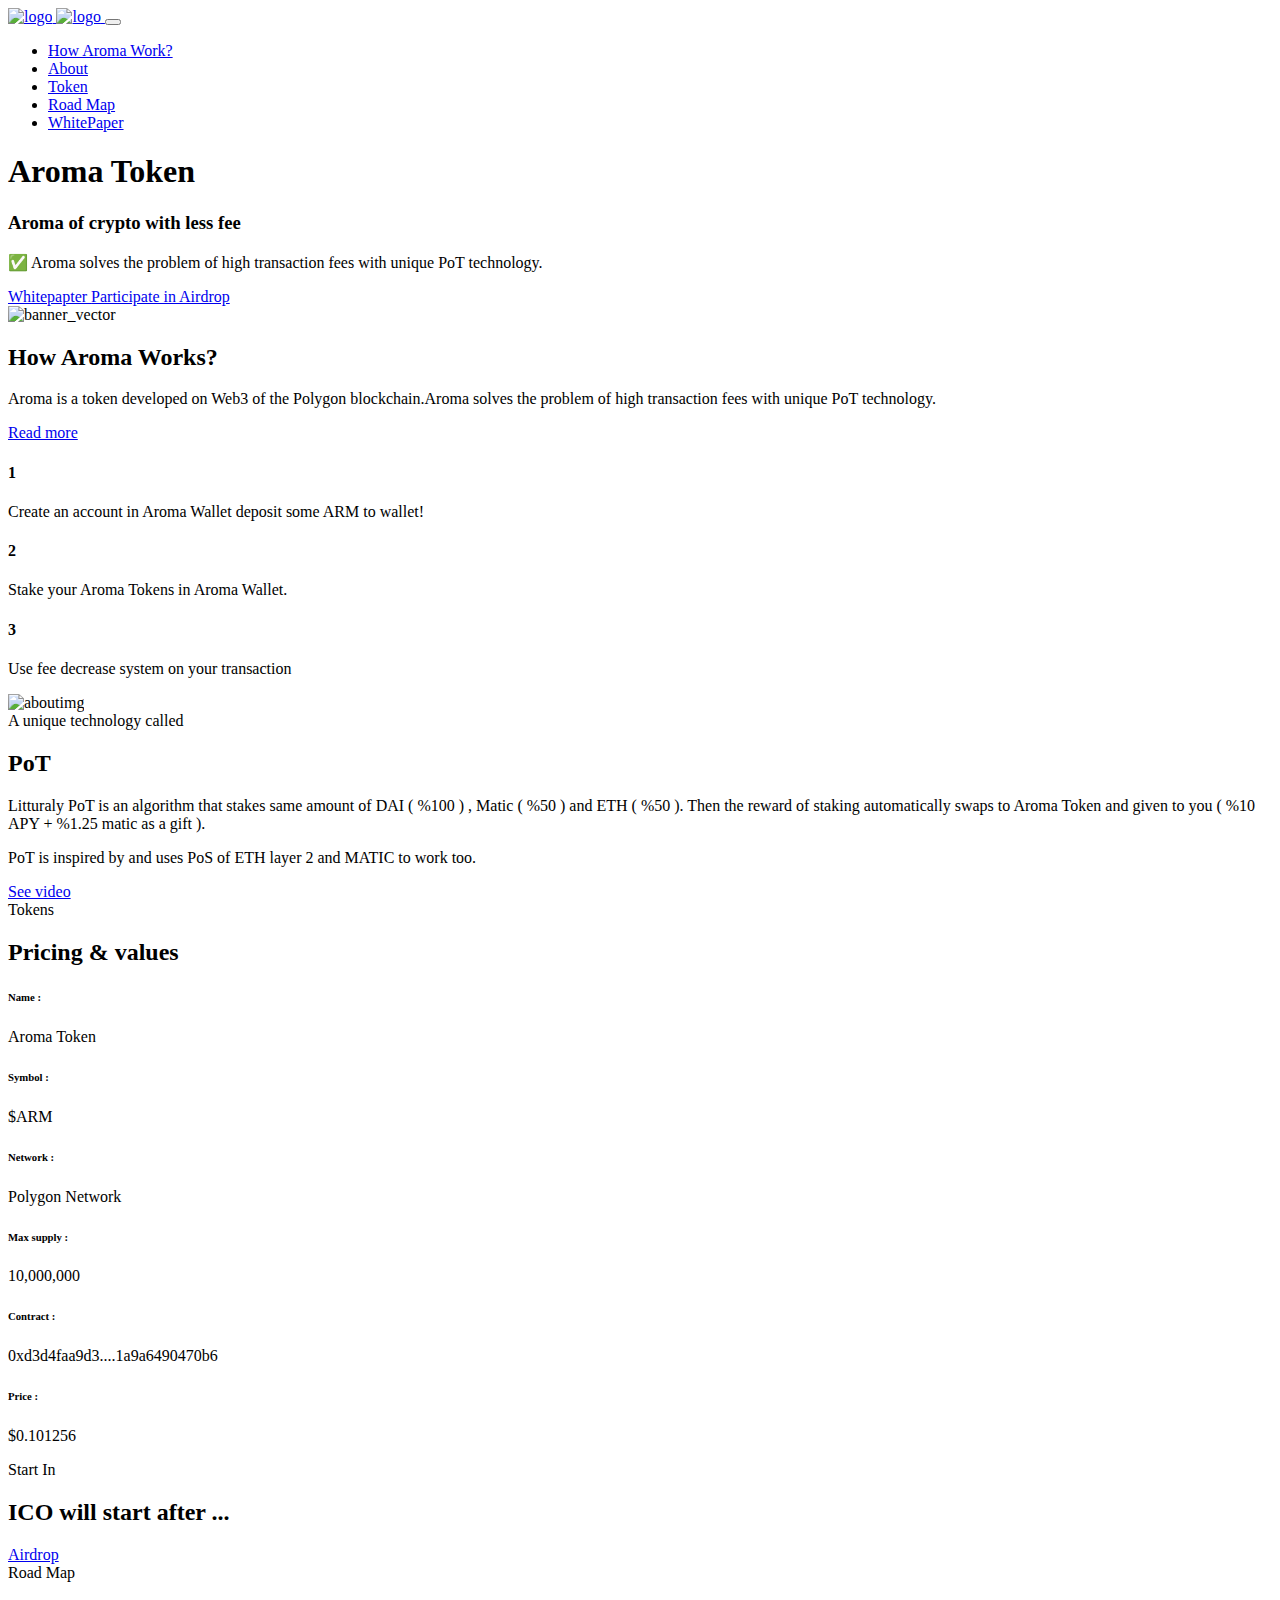
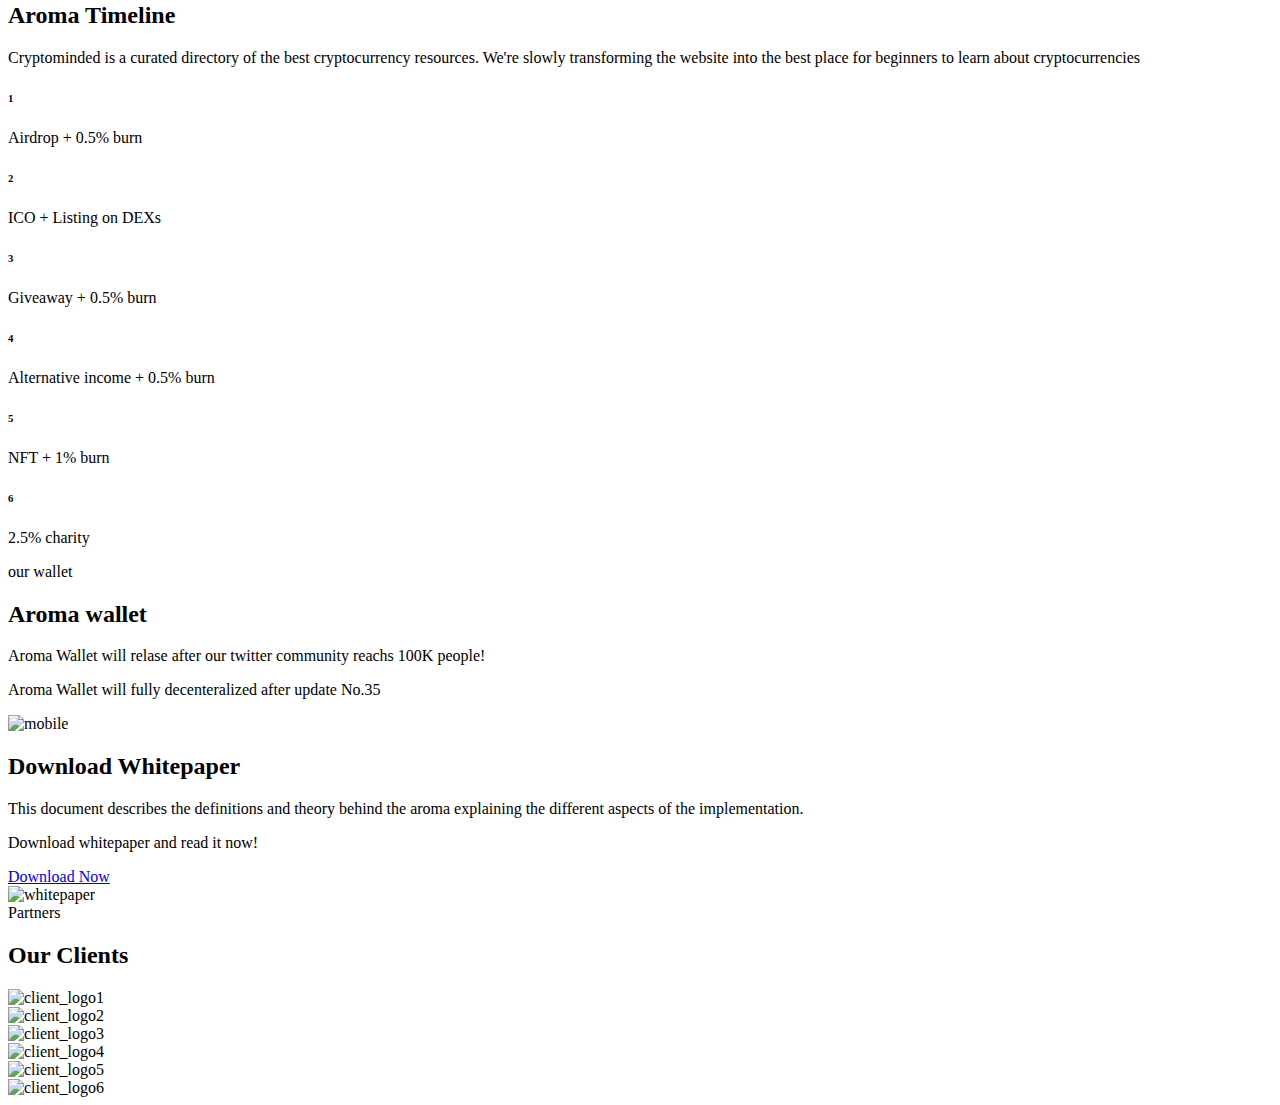
==== index.html @ 893f9dcd "Add files via upload" ====
<!DOCTYPE html>
<html lang="en">
<head>
    <!-- Meta -->
    <meta charset="utf-8">
    <meta http-equiv="X-UA-Compatible" content="IE=edge">
    <meta name="viewport" content="width=device-width, initial-scale=1">
    <meta name="description" content="Cryptoking is Professional Creative Template" />
    <!-- SITE TITLE -->
    <title>Aroma Token Official website</title>
    <!-- Favicon Icon -->
    <link rel="shortcut icon" type="image/x-icon" href="assets/images/favicon.png">
    <!-- Latest Bootstrap min CSS -->
    <link rel="stylesheet" href="assets/bootstrap/css/bootstrap.min.css">
    <!-- Google Font -->
    <link href="https://fonts.googleapis.com/css?family=Poppins:100,200,300,400,500,600,700,800,900" rel="stylesheet">
    <!-- Font Awesome CSS -->
    <link rel="stylesheet" href="assets/css/ionicons.min.css">
    <!--- owl carousel CSS-->
    <link rel="stylesheet" href="assets/owlcarousel/css/owl.carousel.min.css">
    <link rel="stylesheet" href="assets/owlcarousel/css/owl.theme.css">
    <!-- Magnific Popup CSS -->
    <link rel="stylesheet" href="assets/css/magnific-popup.css">
    <!-- Style CSS -->
    <link rel="stylesheet" href="assets/css/style.css">
    <link rel="stylesheet" href="assets/css/responsive.css">
    <!-- Color CSS -->
    <link rel="stylesheet" href="assets/color/theme.css">
</head>

<body class="v_light" data-spy="scroll" data-offset="110">
    <!-- LOADER -->
    <div class="preloader">
        <div id="g-spinner" class="loading">
            <div class="circle c1"></div>
            <div class="circle c2"></div>
            <div class="circle c3"></div>
            <div class="circle c4"></div>
        </div>
    </div>
    <!-- END LOADER -->

    <!-- START HEADER -->
    <header class="header_wrap fixed-top">
        <div class="container">
            <nav class="navbar navbar-expand-lg">
                <a class="navbar-brand page-scroll" href="#home">
                    <img class="logo_light" src="assets/images/logo.png" alt="logo" />
                    <img class="logo_dark" src="assets/images/logo_dark.png" alt="logo" />
                </a>
                <button class="navbar-toggler" type="button" data-toggle="collapse" data-target="#navbarSupportedContent" aria-controls="navbarSupportedContent" aria-expanded="false" aria-label="Toggle navigation"> <span class="ion-android-menu"></span> </button>

                <div class="collapse navbar-collapse justify-content-end" id="navbarSupportedContent">
                    <ul class="navbar-nav">
                        <li><a class="nav-link page-scroll" href="#how_it_work">How Aroma Work?</a></li>
                        <li><a class="nav-link page-scroll" href="#about">About</a></li>
                        <li><a class="nav-link page-scroll" href="#token">Token</a></li>
                        <li><a class="nav-link page-scroll" href="#road_map">Road Map</a></li>
                       <li><a class="nav-link page-scroll" href="#whitepaper">WhitePaper</a></li>
                    </ul>
                    </ul>
                </div>
            </nav>
        </div>
    </header>
    <!-- START HEADER -->

    <!-- START SECTION BANNER -->
    <section id="home" class="banner_section section_light_bg">
        <div id="banner_bg_effect" class="banner_effect"></div>
        <div class="container">
            <div class="row align-items-center">
                <div class="col-lg-6 col-md-12 col-sm-12 order-lg-first text_md_center">
                    <div class="banner_text">
                        <h1><span>Aroma Token</span> </h1>
                        <h3>Aroma of crypto with less fee</h3>
                        <p>✅ Aroma solves the problem of high transaction fees with unique PoT technology.</p>
                        <div class="banner_btn">
                            <a href="https://github.com/Aroma-Token/Token/blob/main/Aroma%20Token%20Whitepaper.pdf" class="btn btn-default page-scroll nav-link">Whitepapter <i class="ion-ios-arrow-thin-right"></i></a>
                            <a href="https://t.me/aroma_token_bot" class="btn btn-border">Participate in Airdrop <i class="ion-ios-arrow-thin-right"></i></a> </div>
                    </div>
                </div>
                <div class="col-lg-6 col-md-12 col-sm-12 order-first">
                    <div class="banner_image_right res_md_mb_50 res_xs_mb_30">
                        <img src="assets/images/head.png" alt="banner_vector" />
                    </div>
                </div>
            </div>
        </div>
        <div class="section_wave" style="background-image:url('assets/images/banner_wave.png');"></div>
    </section>
    <!-- END SECTION BANNER -->

    <!-- START SECTION HOW IT WORK -->
    <section id="how_it_work" class="how_work" data-parallax="scroll" data-image-src="assets/images/how_it_work_bg.png">

        <div class="container">
            <div class="row align-items-center">
                <div class="col-lg-5 col-md-12 col-sm-12">
                    <div class="title_dark">
                        <h2>How Aroma Works?</h2>
                        <p>Aroma is a token developed on Web3 of the Polygon blockchain.Aroma solves the problem of high transaction fees with unique PoT technology.</p>
                    </div>
                    <a href="https://github.com/Aroma-Token/Token/blob/main/Aroma%20Token%20Whitepaper.pdf" class="btn btn-default page-scroll">Read more<i class="ion-ios-arrow-thin-right"></i></a> </div>
                <div class="col-lg-7 col-md-12 col-sm-12">
                    <div class="work_box">
                        <div class="box_inner"> <i class="ion-person-add"></i>
                            <h4>1</h4>
                            <p>
Create an account in Aroma Wallet deposit some ARM to wallet!
</p>
                        </div>
                    </div>
                    <div class="work_box">
                        <div class="box_inner"> <i class="ion-ios-locked"></i>
                            <h4>2</h4>
                            <p>Stake your Aroma Tokens in Aroma Wallet.</p>
                        </div>
                    </div>
                    <div class="work_box">
                        <div class="box_inner"> <i class="ion-android-cart"></i>
                            <h4>3</h4>
                            <p>Use fee decrease system on your transaction</p>
                        </div>
                    </div>
                </div>
            </div>
        </div>
        <div class="shape shap1"></div>
    </section>
    <!-- END SECTION HOW IT WORK -->

    <!-- START SECTION ABOUT US -->
    <section id="about" class="section_light_bg">
        <div class="container">
            <div class="row align-items-center">
                <div class="col-lg-6 col-md-6 col-sm-12">
                    <div class="res_sm_mb_30">
                        <img src="assets/images/about_img.png" alt="aboutimg" />
                    </div>
                </div>
                <div class="col-lg-6 col-md-6 col-sm-12">
                    <div class="title_dark">
                        <span>A unique technology called</span>
                        <h2>PoT</h2>
                        <p>Litturaly PoT is an algorithm that stakes same amount of DAI ( %100 ) , Matic ( %50 ) and ETH ( %50 ).

Then the reward of staking automatically swaps to Aroma Token and given to you ( %10 APY + %1.25 matic as a gift ). </p>
                        <p>PoT is inspired by and uses PoS of ETH layer 2 and MATIC to work too.
</p>
                    </div>
                    <a href="https://gw.crustapps.net/ipfs/QmYCdgevn3EQQAgpxL11v5vXmebeKbqsrJsXhSyLuSe9LE?filename=Aroma%20Token%20(4).mp4" class="btn btn-default video"><span class="ion-play"></span>See video<i class="ion-ios-arrow-thin-right"></i></a> </div>
            </div>
            
    <!-- END SECTION ABOUT US -->

    <!-- START SECTION TOKEN -->
    <section id="token" class="section_token">
        <div class="container">
            <div class="row">
                <div class="col-lg-7 col-md-12 col-sm-12 text_md_center">
                    <div class="title_dark">
                        <span>Tokens</span>
                        <h2>Pricing & values</h2>
                    </div>
                    <div class="row">
                        <div class="col-md-6 col-sm-12">
                            <div class="pr_box">
                                <h6>Name :</h6>
                                <p>Aroma Token</p>
                            </div>
                        </div>
                        <div class="col-md-6 col-sm-12">
                            <div class="pr_box">
                                <h6>Symbol :</h6>
                                <p>$ARM</p>
                            </div>
                        </div>
                        <div class="col-md-6 col-sm-12">
                            <div class="pr_box">
                                <h6>Network :</h6>
                                <p>Polygon Network</p>
                            </div>
                        </div>
                        <div class="col-md-6 col-sm-12">
                            <div class="pr_box">
                                <h6>Max supply :</h6>
                                <p>10,000,000</p>
                            </div>
                        </div>
                        <div class="col-md-6 col-sm-12">
                            <div class="pr_box">
                                <h6>Contract :</h6>
                                <p>0xd3d4faa9d3....1a9a6490470b6</p>
                            </div>
                        </div>
                        <div class="col-md-6 col-sm-12">
                            <div class="pr_box">
                                <h6>Price :</h6>
                                <p>$0.101256</p>
                            </div>
                        </div>
                    </div>
                </div>
                <div class="col-lg-5 offset-lg-0 col-md-8 offset-md-2 text_md_center res_md_mt_30">
                    <div class="title_dark">
                        <span>Start In</span>
                        <h2>ICO will start after ...</h2>
                    </div>
                    <div class="tk_countdown text-center countdown_shape">
                        <div class="tk_counter_inner">
                            <div class="tk_countdown_time" data-time="2022/10/10 00:00:00"></div>
                            <a href="https://t.me/aroma_token_bot" class="btn btn-default">Airdrop <i class="ion-ios-arrow-thin-right"></i></a> </div>
                    </div>
                </div>
            </div>
            

    <!-- START SECTION TIMELINE & MOBILE APP -->
    <section id="road_map" class="section_light_bg">
        <div class="container">
            <div class="row text-center">
                <div class="col-lg-8 col-md-12 offset-lg-2">
                    <div class="title_dark">
                        <span>Road Map</span>
                        <h2>Aroma Timeline</h2>
                        <p>Cryptominded is a curated directory of the best cryptocurrency resources. We're slowly transforming the website into the best place for beginners to learn about cryptocurrencies</p>
                    </div>
                </div>
            </div>
            <div class="roadmap owl-carousel small_space">
                <div class="item">
                    <div class="roadmap_box rd_complete">
                        <div class="roadmap_inner">
                            <div class="roadmap_icon icon_gradient_box"></div>
                            <h6>1</h6>
                            <p>Airdrop + 0.5% burn</p>
                        </div>
                    </div>
                </div>
                <div class="item">
                    <div class="roadmap_box rd_complete">
                        <div class="roadmap_inner">
                            <div class="roadmap_icon icon_gradient_box"></div>
                            <h6>2</h6>
                            <p>ICO + Listing on DEXs</p>
                        </div>
                    </div>
                </div>
                <div class="item">
                    <div class="roadmap_box">
                        <div class="roadmap_inner">
                            <div class="roadmap_icon icon_gradient_box"></div>
                            <h6>3</h6>
                            <p>Giveaway + 0.5% burn</p>
                        </div>
                    </div>
                </div>
                <div class="item">
                    <div class="roadmap_box">
                        <div class="roadmap_inner">
                            <div class="roadmap_icon icon_gradient_box"></div>
                            <h6>4</h6>
                            <p>Alternative income + 0.5% burn</p>
                        </div>
                    </div>
                </div>
                <div class="item">
                    <div class="roadmap_box">
                        <div class="roadmap_inner">
                            <div class="roadmap_icon icon_gradient_box"></div>
                            <h6>5</h6>
                            <p>NFT + 1% burn</p>
                        </div>
                    </div>
                </div>
                <div class="item">
                    <div class="roadmap_box">
                        <div class="roadmap_inner">
                            <div class="roadmap_icon icon_gradient_box"></div>
                            <h6>6</h6>
                            <p>2.5% charity</p>
                        </div>
                    </div>
                </div>
              
            </div>

            <div id="mobileapp" class="mobileapp text_md_center">
                <div class="divider large_divider"></div>
                <div class="row align-items-center">
                    <div class="col-lg-6 col-md-12 col-sm-12">
                        <div class="title_dark">
                            <span>our wallet</span>
                            <h2>Aroma wallet</h2>
                            <p>Aroma Wallet will relase after our twitter community reachs 100K people!</p>
                            <p>Aroma Wallet will fully decenteralized after update No.35
                            </p>
                        </div>
                        
                    </div>
                    <div class="col-lg-6 col-md-12 col-sm-12 text-center">
                        <div class="res_md_mt_50 res_sm_mt_30">
                            <img src="assets/images/mobile.png" alt="mobile" />
                        </div>
                    </div>
                </div>
            </div>
        </div>
        <div style="background-image:url('assets/images/wave.png');" class="section_wave2"></div>
    </section>
    <!-- END SECTION TIMELINE & MOBILE APP -->


    <!-- START SECTION WHITEPAPER & CONTACT -->
    <section id="whitepaper" class="section_light_bg">
        <div class="container">
            <div class="row text_sm_center">
                <div class="col-lg-7 col-md-7">
                    <div class="title_dark">
                        <h2>Download Whitepaper</h2>
                        <p>This document describes the definitions and
theory behind the aroma explaining the
different aspects of the implementation.
</p>
                        <p>Download whitepaper and read it now!</p>
                    </div>
                    <a class="btn btn-default" href="https://github.com/Aroma-Token/Token/blob/main/Aroma%20Token%20Whitepaper.pdf"><span class="ion-android-download"></span>Download Now <i class="ion-ios-arrow-thin-right"></i></a> </div>
                <div class="col-lg-4 offset-lg-1 col-md-5">
                    <div class="res_md_mt_30">
                        <img alt="whitepaper" src="assets/images/whitepaper.png">
                    </div>
                </div>
            </div>

            
    <!-- START CLIENTS SECTION -->
    <section class="client_logo">
        <div class="container">
            <div class="row text-center">
                <div class="col-md-12">
                    <div class="title_dark">
                        <span>Partners</span>
                        <h2>Our Clients</h2>
                    </div>
                </div>
            </div>
            <div class="row align-items-center text_md_center">
                <div class="col-lg-2 col-md-4 col-6">
                    <div>
                        <img src="assets/images/light_client_logo1.png" alt="client_logo1" />
                    </div>
                </div>
                <div class="col-lg-2 col-md-4 col-6">
                    <div>
                        <img src="assets/images/light_client_logo2.png.png" alt="client_logo2" />
                    </div>
                </div>
                <div class="col-lg-2 col-md-4 col-6">
                    <div>
                        <img src="assets/images/light_client_logo3.png.png" alt="client_logo3" />
                    </div>
                </div>
                <div class="col-lg-2 col-md-4 col-6">
                    <div>
                        <img src="assets/images/light_client_logo4.png.png" alt="client_logo4" />
                    </div>
                </div>
                <div class="col-lg-2 col-md-4 col-6">
                    <div>
                        <img src="assets/images/light_client_logo5.png.png" alt="client_logo5" />
                    </div>
                </div>
                <div class="col-lg-2 col-md-4 col-6">
                    <div>
                        <img src="assets/images/light_client_logo6.png.png" alt="client_logo6" />
                    </div>
                </div>
            </div>
        </div>
        <div class="rounded_shape light_rounded_shape1"></div>
    </section>

    <!-- END CLIENTS SECTION -->

    <!-- END FOOTER SECTION -->

    <a href="#" class="scrollup btn-default" style="display: none;"><i class="ion-ios-arrow-up"></i></a>

    <!-- Latest jQuery -->
    <script src="assets/js/jquery-1.12.4.min.js"></script>
    <!-- Latest compiled and minified Bootstrap -->
    <script src="assets/bootstrap/js/bootstrap.min.js"></script>
    <!-- owl-carousel min js  -->
    <script src="assets/owlcarousel/js/owl.carousel.min.js"></script>
    <!-- magnific-popup min js  -->
    <script src="assets/js/magnific-popup.min.js"></script>
    <!-- waypoints min js  -->
    <script src="assets/js/waypoints.min.js"></script>
    <!-- parallax js  -->
    <script src="assets/js/parallax.js"></script>
    <!-- countdown js  -->
    <script src="assets/js/jquery.countdown.min.js"></script>
    <!-- particles min js  -->
    <script src="assets/js/particles.min.js"></script>
    <!-- scripts js -->
    <script src="assets/js/scripts.js"></script>

</body>

</html>
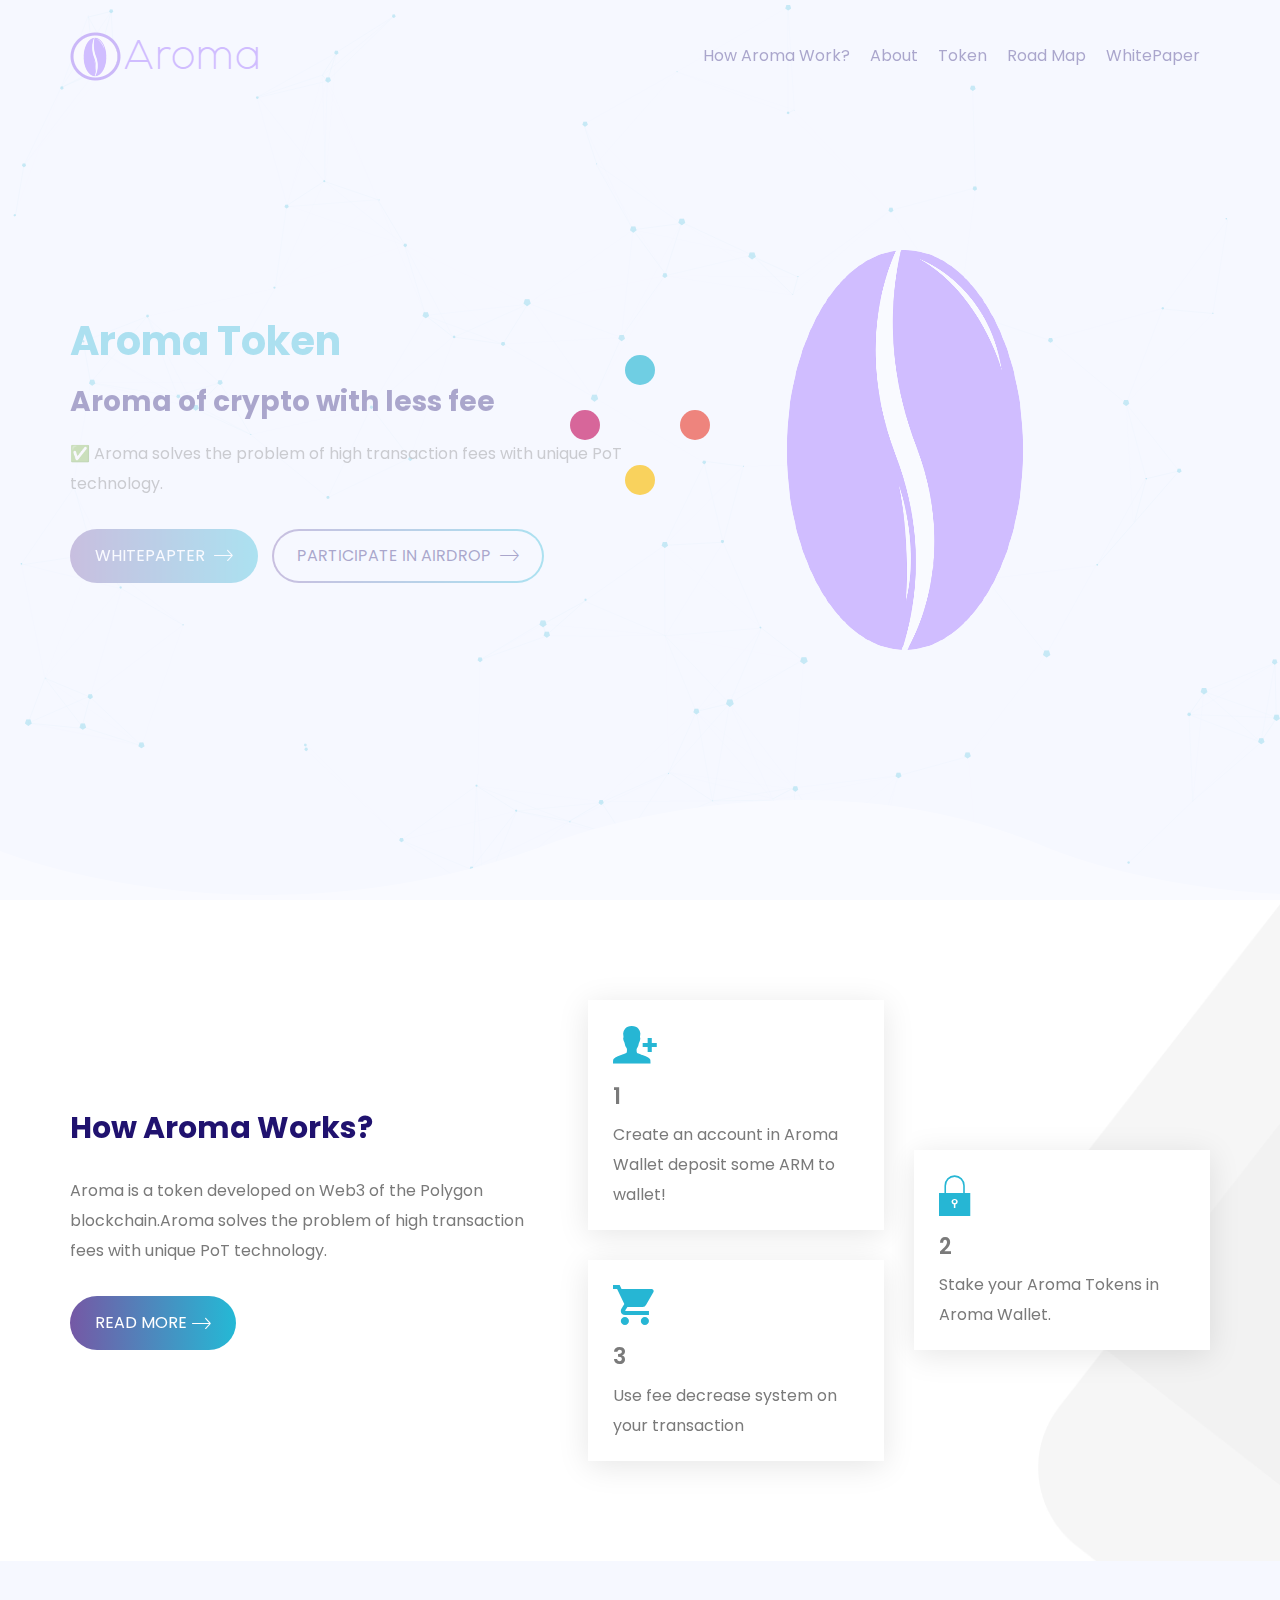
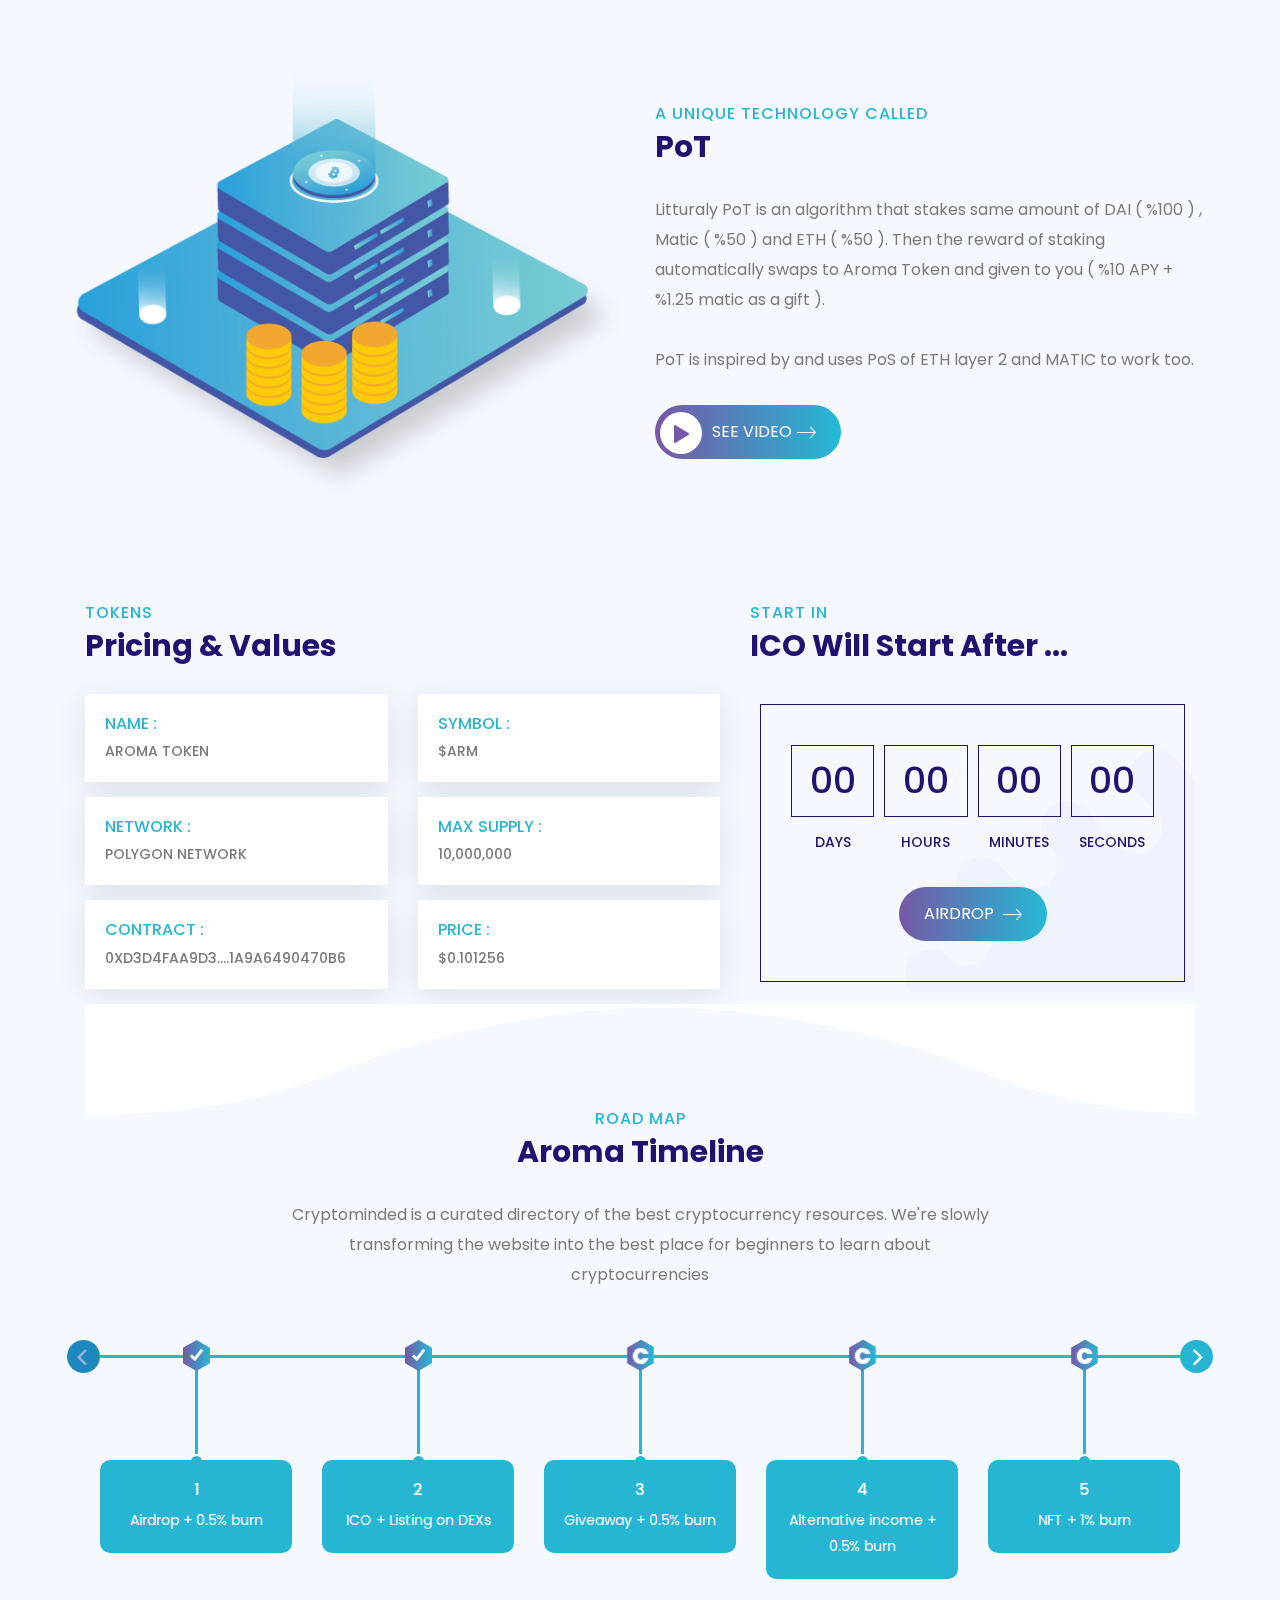
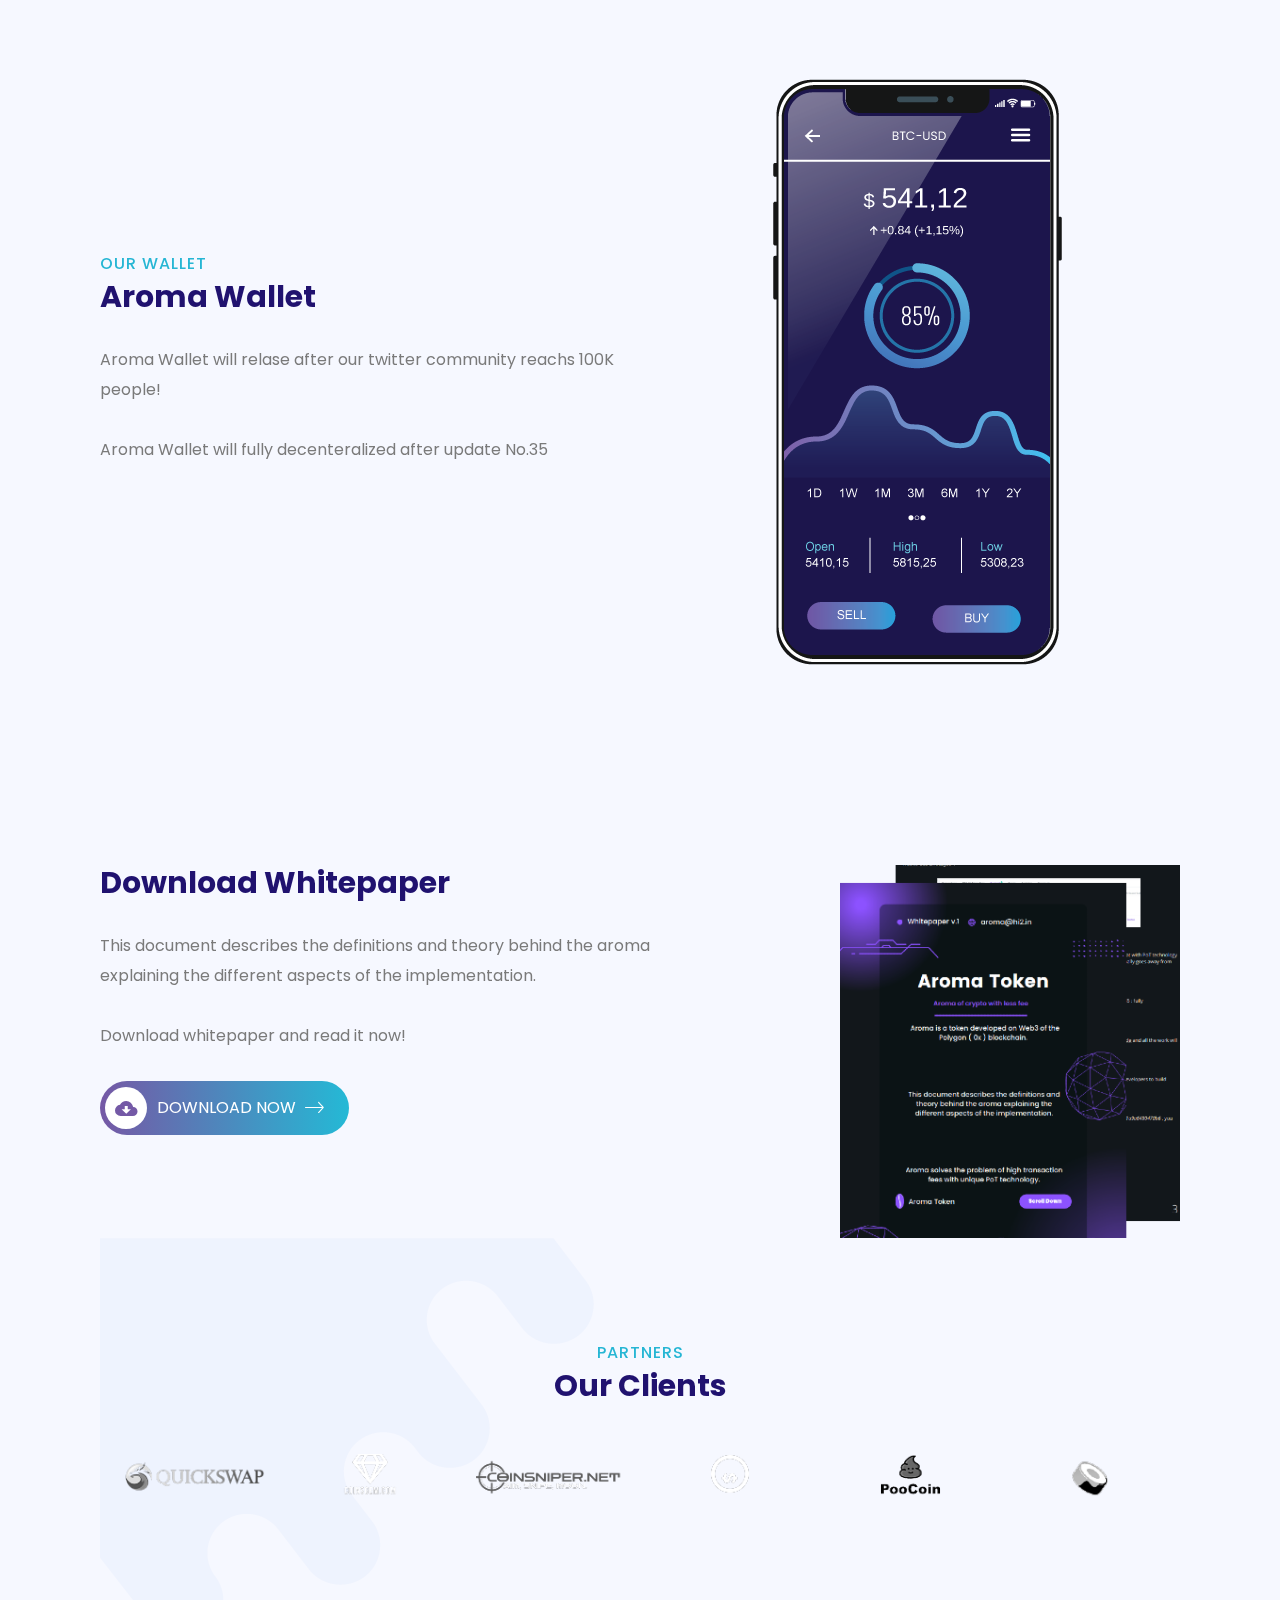
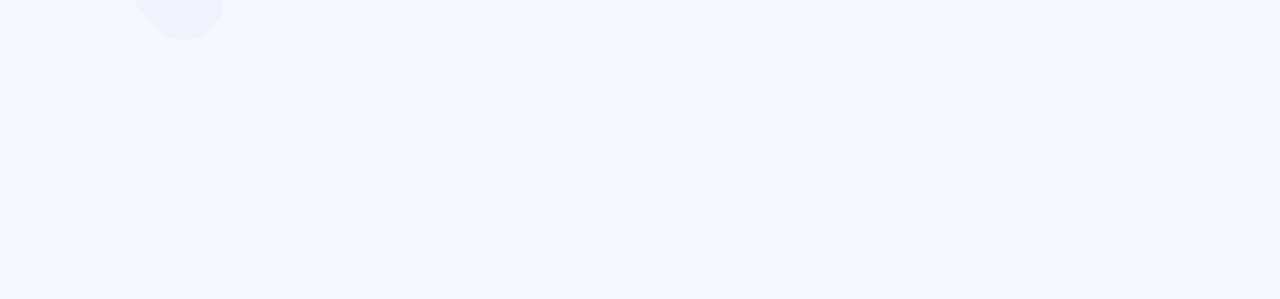
==== commit 1fc66036: "Update index.html" ====
--- a/index.html
+++ b/index.html
@@ -5,7 +5,7 @@
     <meta charset="utf-8">
     <meta http-equiv="X-UA-Compatible" content="IE=edge">
     <meta name="viewport" content="width=device-width, initial-scale=1">
-    <meta name="description" content="Cryptoking is Professional Creative Template" />
+    <meta name="description" content="Aroma is a token developed on Polygon Network" />
     <!-- SITE TITLE -->
     <title>Aroma Token Official website</title>
     <!-- Favicon Icon -->
@@ -408,4 +408,4 @@
 
 </body>
 
-</html>+</html>
--- a/assets/css/style.css
+++ b/assets/css/style.css
@@ -0,0 +1,3152 @@
+/*=========================================================
+Author       : Bestwebcreator.
+Template Name: Cryptoking - Bitcoin & ICO Cryptocurrency Landing Page HTML Template
+Version      : 1.5
+==============================================================*/
+
+/*=============================================================
+    CSS INDEX
+    =============================
+    01. GENERAL STYLE (body, link color, section-title, overlay, section-padding etc)
+    02. HEADER DESIGN
+	03. BANNER SECTION
+	04. HOW IT WORKS SECTION
+	05. ABOUT SECTION
+	06. TOKEN SECTION
+	07. TIMELINE SECTION
+	08. TEAM SECTION
+	09. FAQ SECTION
+	10. CLIENT SECTION
+	11. CONTACT SECTION
+	12. FOOTER SECTION
+	13. BLOG PAGE
+	14. LOGIN PAGE
+	15. MOBILE APP SECTION
+	16. WHITEPAPER SECTION
+*=============================================================*/
+  
+/*===================================*
+  01. GENERAL STYLE
+ *===================================*/
+@import  url("https://stackpath.bootstrapcdn.com/font-awesome/4.7.0/css/font-awesome.min.css");
+
+body {
+	background: #ffffff none repeat scroll 0 0;
+    color: #7a7a7a;
+    font-family: 'Poppins', sans-serif;
+    font-size: 16px;
+    font-weight: 400;
+    line-height: 30px;
+}
+html,
+body { 
+	height: 100%;
+}
+h1,
+h2,
+h3,
+h4,
+h5,
+h6 {
+	color: #20126f;
+}
+p {
+	color:#7a7a7a;
+	margin-bottom:30px;
+}
+a {
+	color: #20126f;
+	text-decoration: none;
+	-webkit-transition: all 0.5s ease;
+	transition: all .5s ease;
+}
+a:hover {
+	color: #26b6d4;
+	text-decoration: none;
+	transition: all .5s ease;
+}
+a:focus {
+	outline: none;
+	text-decoration: none;
+}
+img {
+	max-width: 100%;
+}
+ul,
+li {
+	margin: 0;
+	padding: 0;
+}
+.form-control::-webkit-input-placeholder {
+	color: #7ab9ff;
+	font-weight: 400;
+	font-family: 'Poppins', sans-serif;
+}
+.form-control:-moz-placeholder {
+	color: #7ab9ff;
+	font-weight: 400;
+	font-family: 'Poppins', sans-serif;
+}
+.form-control::-moz-placeholder {
+	color: #7ab9ff;
+	font-weight: 400;
+	font-family: 'Poppins', sans-serif;
+}
+.form-control:-ms-input-placeholder {
+	color: #7ab9ff;
+	font-weight: 400;
+	font-family: 'Poppins', sans-serif;
+}
+fieldset {
+	border: 0 none;
+	margin: 0 auto;
+	padding: 0;
+}
+section {
+	padding: 100px 0;
+	position:relative;
+}
+.no-padding { 
+	padding: 0
+}
+section.small_pt {
+	padding-top: 50px;
+}
+section.small_pb {
+	padding-bottom: 50px;
+}
+.list_none li {
+	list-style:none;
+}
+input {
+	border: 0;
+	padding: 10px 20px;
+	width: 100%;
+}
+button {
+	background: -webkit-linear-gradient(left, rgba(117,88,165,1) 0%,rgba(37,184,213,1) 99%);
+	background: linear-gradient(to right, rgba(117,88,165,1) 0%,rgba(37,184,213,1) 99%);
+	border: 0;
+	border-radius: 40px;
+	color: #ffffff;
+	cursor: pointer;
+	padding: 10px 20px;
+	text-transform: uppercase;
+	transition: all 0.5s ease 0s;
+}
+button:hover {
+	color:#fff;
+}
+button:focus {
+	outline:none;
+}
+.title_light h2, 
+.title_dark h2{
+	font-size: 30px;
+	font-weight: bold;
+	margin-bottom: 30px;
+	text-transform: capitalize;
+}
+.title_light span, 
+.title_dark span {
+	color: #7ab9ff;
+	display: block;
+	font-weight: 500;
+	letter-spacing: 1px;
+	text-transform: uppercase;
+}
+.title_light h2,
+.title_light p {
+	color:#fff;
+}
+.divider {
+	clear:both;
+	display:block;
+	height:20px;
+}
+.bg_blue_dark {
+	background-color :#0d2476;
+}
+.bg_black_dark {
+	background-color :#080b1f;
+}
+.bg_blue {
+	background-color :#142bac;
+}
+.bg_blue_dark_pro {
+	background-color: #041b9c;
+}
+.large_divider {
+	height:100px;
+}
+.small_divider {
+	height:50px;
+}
+.small_space {
+	margin-top:20px;
+}
+.large_space {
+	margin-top: 50px;
+}
+.container {
+    position: relative;
+    z-index: 5;
+}
+.animation,
+.staggered-animation {
+	visibility: hidden;
+}
+
+.v_light .title_light span, 
+.v_light .title_dark span {
+	color: #26b6d4;
+}
+.v_light .form-control::-webkit-input-placeholder {
+	color: #26b6d4;
+}
+.v_light .form-control:-moz-placeholder {
+	color: #26b6d4;
+}
+.v_light .form-control::-moz-placeholder {
+	color: #26b6d4;
+}
+.v_light .form-control:-ms-input-placeholder {
+	color: #26b6d4;
+}
+.v_dark .title_light span, 
+.v_dark .title_dark span,
+.v_dark_light .title_light span, 
+.v_dark_light .title_dark span {
+	color: #26b6d4;
+}
+.v_dark_light .title_dark h2 {
+	color: #1a1c34;
+}
+
+/*START LOADER DESIGN*/
+.preloader {
+	background-color: #0d469f;
+	bottom: 0;
+	left: 0;
+	position: fixed;
+	right: 0;
+	top: 0;
+	vertical-align: middle;
+	z-index: 99999;
+}
+#g-spinner {
+	position:relative;
+	margin:0 auto;
+	height:150px;
+	margin: -100px auto 0;
+	top: 50%;
+	width:150px;
+	border-radius:50%;
+	opacity:0;
+	-ms-filter:"progid:DXImageTransform.Microsoft.Alpha(Opacity=0)"
+}
+#g-spinner.loading {
+	opacity:1;
+	-ms-filter:"progid:DXImageTransform.Microsoft.Alpha(Opacity=100)";
+	-webkit-transition:1s ease-in-out all;
+	transition:1s ease-in-out all;
+	-webkit-animation:rotate 2s cubic-bezier(.465, .183, .153, .946) infinite;
+	animation:rotate 2s cubic-bezier(.465, .183, .153, .946) infinite
+}
+#g-spinner>.circle {
+	position:absolute;
+	height:30px;
+	width:30px;
+	border-radius:50%
+}
+#g-spinner.loading>.circle.c1 {
+	left:60px;
+	top:5px;
+	background:#26B6D4;
+	-webkit-animation:c1Center 4s cubic-bezier(.645, .045, .355, 1) infinite;
+	animation:c1Center 4s cubic-bezier(.645, .045, .355, 1) infinite
+}
+#g-spinner.loading>.circle.c2 {
+	left:5px;
+	top:60px;
+	background:#C61664;
+	-webkit-animation:c2Center 4s cubic-bezier(.645, .045, .355, 1) infinite;
+	animation:c2Center 4s cubic-bezier(.645, .045, .355, 1) infinite
+}
+#g-spinner.loading>.circle.c3 {
+	left:60px;
+	bottom:5px;
+	background:#fbbd06;
+	-webkit-animation:c3Center 4s cubic-bezier(.645, .045, .355, 1) infinite;
+	animation:c3Center 4s cubic-bezier(.645, .045, .355, 1) infinite
+}
+#g-spinner.loading>.circle.c4 {
+	right:5px;
+	top:60px;
+	background:#ea4436;
+	-webkit-animation:c4Center 4s cubic-bezier(.645, .045, .355, 1) infinite;
+	animation:c4Center 4s cubic-bezier(.645, .045, .355, 1) infinite
+}
+@-webkit-keyframes rotate {
+	from {
+	-webkit-transform:rotate(0deg);
+	transform:rotate(0deg)
+}
+to {
+	-webkit-transform:rotate(360deg);
+	transform:rotate(360deg)
+}
+}
+@keyframes rotate {
+	from {
+	-webkit-transform:rotate(0deg);
+	transform:rotate(0deg)
+}
+to {
+	-webkit-transform:rotate(360deg);
+	transform:rotate(360deg)
+}
+}
+@-webkit-keyframes c1Center {
+0% {
+	top:5px;
+	background:#26B6D4
+}
+24% {
+	background:#26B6D4
+}
+24% {
+	background:#26B6D4
+}
+25% {
+	background:#fbbd06;
+	top:60px
+}
+50% {
+	background:#fbbd06;
+	top:5px
+}
+55% {
+	background:#fbbd06;
+	top:5px
+}
+74% {
+	background:#fbbd06
+}
+75% {
+	background:#26B6D4;
+	top:60px
+}
+100% {
+	background:#26B6D4;
+	top:5px
+}
+}
+@keyframes c1Center {
+0% {
+	top:5px;
+	background:#26B6D4
+}
+24% {
+	background:#26B6D4
+}
+24% {
+	background:#26B6D4
+}
+25% {
+	background:#fbbd06;
+	top:60px
+}
+50% {
+	background:#fbbd06;
+	top:5px
+}
+55% {
+	background:#fbbd06;
+	top:5px
+}
+74% {
+	background:#fbbd06
+}
+75% {
+	background:#26B6D4;
+	top:60px
+}
+100% {
+	background:#26B6D4;
+	top:5px
+}
+}
+@-webkit-keyframes c2Center {
+0% {
+	background:#C61664;
+	left:5px
+}
+24% {
+	background:#C61664
+}
+25% {
+	background:#ea4436;
+	left:60px
+}
+50% {
+	background:#ea4436;
+	left:5px
+}
+55% {
+	background:#ea4436;
+	left:5px
+}
+74% {
+	background:#ea4436
+}
+75% {
+	background:#C61664;
+	left:60px
+}
+100% {
+	background:#C61664;
+	left:5px
+}
+}
+@keyframes c2Center {
+0% {
+	background:#C61664;
+	left:5px
+}
+24% {
+	background:#C61664
+}
+25% {
+	background:#ea4436;
+	left:60px
+}
+50% {
+	background:#ea4436;
+	left:5px
+}
+55% {
+	background:#ea4436;
+	left:5px
+}
+74% {
+	background:#ea4436
+}
+75% {
+	background:#C61664;
+	left:60px
+}
+100% {
+	background:#C61664;
+	left:5px
+}
+}
+@-webkit-keyframes c3Center {
+0% {
+	background:#fbbd06;
+	bottom:5px
+}
+24% {
+	background:#fbbd06
+}
+25% {
+	background:#26B6D4;
+	bottom:60px
+}
+50% {
+	background:#26B6D4;
+	bottom:5px
+}
+55% {
+	background:#26B6D4;
+	bottom:5px
+}
+74% {
+	background:#26B6D4
+}
+75% {
+	background:#fbbd06;
+	bottom:60px
+}
+100% {
+	background:#fbbd06;
+	bottom:5px
+}
+}
+@keyframes c3Center {
+0% {
+	background:#fbbd06;
+	bottom:5px
+}
+24% {
+	background:#fbbd06
+}
+25% {
+	background:#26B6D4;
+	bottom:60px
+}
+50% {
+	background:#26B6D4;
+	bottom:5px
+}
+55% {
+	background:#26B6D4;
+	bottom:5px
+}
+74% {
+	background:#26B6D4
+}
+75% {
+	background:#fbbd06;
+	bottom:60px
+}
+100% {
+	background:#fbbd06;
+	bottom:5px
+}
+}
+@-webkit-keyframes c4Center {
+0% {
+	background:#ea4436;
+	right:5px
+}
+24% {
+	background:#ea4436
+}
+25% {
+	background:#C61664;
+	right:60px
+}
+50% {
+	background:#C61664;
+	right:5px
+}
+55% {
+	background:#C61664;
+	right:5px
+}
+74% {
+	background:#C61664
+}
+75% {
+	background:#ea4436;
+	right:60px
+}
+100% {
+	background:#ea4436;
+	right:5px
+}
+}
+@keyframes c4Center {
+0% {
+	background:#ea4436;
+	right:5px
+}
+24% {
+	background:#ea4436
+}
+25% {
+	background:#C61664;
+	right:60px
+}
+50% {
+	background:#C61664;
+	right:5px
+}
+55% {
+	background:#C61664;
+	right:5px
+}
+74% {
+	background:#C61664
+}
+75% {
+	background:#ea4436;
+	right:60px
+}
+100% {
+	background:#ea4436;
+	right:5px
+}
+}
+
+.v_light .preloader {
+	background-color: #f6f8ff;
+}
+.v_dark .preloader,
+.v_dark_light .preloader {
+	background-color: #0c0e28;
+}
+.v_blue_pro .preloader {
+	background-color: #00137d;
+}
+ 
+/*END PRELOADER DESIGN*/
+
+/* THEME DEMO CSS*/
+.color-switch {
+    background: #212121;
+	left: -200px;
+	padding: 20px 0;
+	position: absolute;
+	top: 0;
+    transition: all .4s ease 0s;
+	width: 200px;
+    z-index: 9999999;
+}
+.color-switch p {
+	color: #ffffff;
+	margin: 0;
+	padding: 10px 20px;
+}
+.color_box {
+	padding:0px 20px;
+}
+.switch-active {
+    left: 0;
+}
+.demo ul {
+	position: fixed;
+	left: 0px;
+	top: 35%;
+	z-index:999;
+}
+.demo ul li {
+	position:relative;
+}
+.demo li a {
+	background: #212121;
+	color: #ffffff;
+	display: block;
+	font-size: 24px;
+	height: 40px;
+	line-height: 44px;
+	text-align: center;
+	width: 40px;
+	transition: all .4s ease 0s;
+}
+.demo li a.bg-green {
+	background-color: #73e080;
+}
+.demo li a.dm {
+	background-color: #ef7240;
+}
+.demo li a i {
+	line-height: normal;
+}
+.icon {
+	left: 0;
+	position: absolute;
+	top:0;
+}
+.icon.switch-active {
+	left: 200px;
+}
+.menu_link {
+	left: 0;
+	position: fixed;
+	top: 30%;
+	z-index: 99;
+}
+.menu_link a {
+	color:#fff;
+	padding:10px;
+}
+.color-switch button::after {
+	color: #ffffff;
+	content: "\f122";
+	font-family: "Ionicons";
+	font-size: 16px;
+	left: 8px;
+	opacity: 0;
+	position: absolute;
+	top: 5px;
+}
+.color-switch button {
+	border: 0 none;
+	border-radius: 3px;
+	cursor: pointer;
+	height: 30px;
+	line-height: 20px;
+	margin: 2px;
+	padding: 0;
+	position: relative;
+	text-align: center;
+	width: 30px;
+}
+.color-switch .active::after {
+    opacity: 1;
+}
+.default {
+	background: -webkit-linear-gradient(left, rgba(117,88,165,1) 0%,rgba(37,184,213,1) 99%);
+	background: linear-gradient(to right, rgba(117,88,165,1) 0%,rgba(37,184,213,1) 99%);
+}
+.green {
+	background: -webkit-linear-gradient(left, rgba(14,156,255,1) 0%,rgba(64,248,166,1) 99%);
+	background: linear-gradient(to right, rgba(14,156,255,1) 0%,rgba(64,248,166,1) 99%);
+}
+.orange {
+	background: -webkit-linear-gradient(left, rgba(238,168,73,1) 0%,rgba(244,107,69,1) 99%);
+	background: linear-gradient(to right, rgba(238,168,73,1) 0%,rgba(244,107,69,1) 99%);
+}
+.pink {
+	background: -webkit-linear-gradient(left, rgba(59,82,255,1) 0%,rgba(207,5,213,1) 99%);
+	background: linear-gradient(to right, rgba(59,82,255,1) 0%,rgba(207,5,213,1) 99%);
+}
+.lightpink {
+	background: -webkit-linear-gradient(left, rgba(255,103,203,1) 0%,rgba(255,204,103,1) 99%);
+	background: linear-gradient(to right, rgba(255,103,203,1) 0%,rgba(255,204,103,1) 99%);
+}
+.lightblue {
+	background: -webkit-linear-gradient(left, rgba(183,33,255,1) 0%,rgba(33,212,253,1) 99%);
+	background: linear-gradient(to right, rgba(183,33,255,1) 0%,rgba(33,212,253,1) 99%);
+}
+.lightgreen {
+	background: -webkit-linear-gradient(left, rgba(222,147,75,1) 0%,rgba(86,214,167,1) 99%);
+	background: linear-gradient(to right, rgba(222,147,75,1) 0%,rgba(86,214,167,1) 99%);
+}
+.lightred {
+	background: -webkit-linear-gradient(left, rgba(47,170,171,1) 0%,rgba(236,67,90,1) 99%);
+	background: linear-gradient(to right, rgba(47,170,171,1) 0%,rgba(236,67,90,1) 99%);
+}
+.blue-pro {
+	background: -webkit-linear-gradient(left, rgba(29,106,255,1) 0%,rgba(70,214,255,1) 99%);
+	background: linear-gradient(to right, rgba(29,106,255,1) 0%,rgba(70,214,255,1) 99%);
+}
+
+
+/* BTN START */
+.btn {
+	border: 0 none;
+	border-radius: 40px;
+	font-size: 16px;
+	height: 54px;
+	line-height: 54px;
+	padding: 0 25px;
+	position: relative;
+	text-transform: uppercase;
+	vertical-align: middle;
+}
+.btn span {
+	background-color: #ffffff;
+	border-radius: 100%;
+	color: #7459a6;
+	display: inline-block;
+	font-size: 24px;
+	height: 42px;
+	line-height: 46px;
+	margin-left: -20px;
+	margin-right: 10px;
+	margin-top: -1px;
+	text-align: center;
+	vertical-align: middle;
+	width: 42px;
+	transition: all .5s ease 0s;
+}
+.btn:hover span {
+	color: #25b8d5;
+}
+.btn.active.focus, 
+.btn.active:focus, 
+.btn.active:hover, 
+.btn:active:focus, 
+.btn:active:hover,
+.btn.active,
+.btn:active,
+.btn.focus:active, 
+.btn:focus,
+.btn.active:not(:disabled):not(.disabled), 
+.btn:active:not(:disabled):not(.disabled) {
+	box-shadow:none;
+	outline:none;
+}
+.btn-default {
+	background: -webkit-linear-gradient(left, rgba(117,88,165,1) 0%,rgba(37,184,213,1) 99%);
+	background: linear-gradient(to right, rgba(117,88,165,1) 0%,rgba(37,184,213,1) 99%);
+	border: 0;
+	color: #fff;
+	outline:none;
+	text-transform:uppercase;
+	z-index:2;
+}
+.btn-default:hover,.btn-border:hover {
+	color:#fff;
+}
+.btn-default.active.focus, 
+.btn-default.active:focus, 
+.btn-default.active:hover, 
+.btn-default:active:focus, 
+.btn-default:active:hover,
+.btn-default.active,
+.btn-default:active,
+.btn-default.focus:active, 
+.btn-default:focus,
+.btn.active:not(:disabled):not(.disabled), 
+.btn:active:not(:disabled):not(.disabled) {
+	background: -webkit-linear-gradient(left, rgba(37,184,213,1) 0%,rgba(117,88,165,1) 99%);
+    background: linear-gradient(to right, rgba(37,184,213,1) 0%,rgba(117,88,165,1) 99%);
+	box-shadow:none;
+	color: #fff;
+	outline:none;
+}
+.btn-default::before {
+	background: -webkit-linear-gradient(left, rgba(37,184,213,1) 0%,rgba(117,88,165,1) 99%);
+	background: linear-gradient(to right, rgba(37,184,213,1) 0%,rgba(117,88,165,1) 99%);
+	border-radius: 40px;
+	content: "";
+	height: 100%;
+	left: 0;
+	opacity: 0;
+	position: absolute;
+	top: 0;
+	transition: all 0.5s ease 0s;
+	width: 100%;
+	z-index: -1;
+}
+.btn-default:hover:before {
+	opacity: 1;
+}
+.btn-border {
+	background: -webkit-linear-gradient(left, rgba(117,88,165,1) 0%,rgba(37,184,213,1) 99%);
+	background: linear-gradient(to right, rgba(117,88,165,1) 0%,rgba(37,184,213,1) 99%);
+	border: 0;
+	color: #fff;
+	outline:none;
+	text-transform:uppercase;
+	z-index:2;
+}
+.btn-border::after {
+	background-color: #103f98;
+	border-radius: 40px;
+	bottom: 0;
+	content: "";
+	left: 0;
+	margin: 2px;
+	position: absolute;
+	right: 0;
+	top: 0;
+	transition: all 0.5s ease 0s;
+	z-index: -1;
+}
+.btn-border:hover:after {
+	opacity :0;
+}
+.btn i {
+	font-size: 30px;
+	line-height: 24px;
+	margin-left: 5px;
+	padding-top: 4px;
+	vertical-align: middle;
+}
+.btn-secondary {
+	background-color: rgba(0, 0, 0, 0);
+	border: 2px solid #ffffff;
+	line-height: 50px;
+}
+.btn-secondary:hover,
+.btn-secondary.active.focus, 
+.btn-secondary.active:focus, 
+.btn-secondary.active:hover, 
+.btn-secondary:active:focus, 
+.btn-secondary:active:hover,
+.btn-secondary.active,
+.btn-secondary:active,
+.btn-secondary.focus:active, 
+.btn-secondary:focus,
+.btn-secondary.active:focus:not(:disabled):not(.disabled), 
+.btn-secondary:active:focus:not(:disabled):not(.disabled), 
+.show > .btn-secondary.dropdown-toggle:focus,
+.btn-secondary.active:not(:disabled):not(.disabled), 
+.btn-secondary:active:not(:disabled):not(.disabled) {
+	background: #ffffff;
+	border-color: #ffffff;
+	color: #000000;
+	box-shadow:none;
+	outline:none;
+}
+.scrollup {
+	background-color: #333333;
+	border-radius: 100%;
+	bottom: 20px;
+	color: #ffffff;
+	font-size: 30px;
+	height: 50px;
+	line-height: 50px;
+	position: fixed;
+	right: 20px;
+	text-align: center;
+	width: 50px;
+	z-index:99;
+}
+.scrollup:hover {
+	background-color: #ff880e;
+	color:#fff;
+}
+.scrollup:focus {
+	color:#fff;
+}
+.btn + .btn:last-child {
+	margin-left: 10px;
+}
+.shape {
+	background-repeat: no-repeat;
+	background-size: contain;
+	content: "";
+	height: 808px;
+	left: 0;
+	position: absolute;
+	top: 100px;
+	width: 242px;
+	z-index: -1;
+}
+.shap1 {
+	background-image: url("../images/shape1.png");
+	background-position: right center;
+	bottom: 100px;
+	left: auto;
+	right: 0;
+	top: auto;
+}
+.shap2 {
+	background-image: url("../images/shape2.png");
+	background-position: left center;
+}
+.shap3 {
+	background-image: url("../images/shape3.png");
+	background-position: left center;
+}
+.shap4 {
+	background-image: url("../images/shape4.png");
+	background-position: left center;
+}
+.shap5 {
+	background-image: url("../images/shape5.png");
+	background-position: right center;
+	bottom: 100px;
+	left: auto;
+	right: 0;
+	top: auto;
+}
+.shap6 {
+	background-image: url("../images/shape6.png");
+	background-position: left center;
+}
+.rounded_shape {
+	background-repeat: no-repeat;
+	background-size: contain;
+	content: "";
+	height: 402px;
+	left: 0;
+	position: absolute;
+	top: 0px;
+	width: 494px;
+	z-index: 1;
+}
+.rounded_shape1 {
+	background-image: url("../images/rounded-shape1.png");
+	background-position: left top;
+}
+.rounded_shape2 {
+	background-image: url("../images/rounded-shape2.png");
+	background-position: right bottom;
+	bottom: 0;
+	left: auto;
+	right: 0;
+	top: auto;
+}
+.light_rounded_shape3 {
+	background-image: url("../images/light_rounded-shape3.png");
+	background-position: left top;
+}
+.light_rounded_shape4 {
+	background-image: url("../images/light_rounded-shape4.png");
+	background-position: right bottom;
+	bottom: 0;
+	left: auto;
+	right: 0;
+	top: auto;
+}
+.light_rounded_shape5 {
+	background-image: url("../images/light_rounded-shape5.png");
+	background-position: right bottom;
+	bottom: 0;
+	left: auto;
+	right: 0;
+	top: auto;
+}
+
+.v_light .btn-default,
+.v_light .btn-default:hover {
+	color: #fff;
+}
+.v_light .btn-border {
+	color: #20126f;
+}
+.v_light .btn-border:hover {
+	color: #fff;
+}
+.v_light .btn-border::after {
+	background-color: #f6f8ff;
+}
+.light_rounded_shape1 {
+	background-image: url("../images/light_rounded-shape1.png");
+	background-position: left top;
+}
+.light_rounded_shape2 {
+	background-image: url("../images/light_rounded-shape2.png");
+	background-position: right bottom;
+	bottom: 0;
+	left: auto;
+	right: 0;
+	top: auto;
+}
+.v_dark .btn-border::after,
+.v_dark_light .btn-border::after {
+	background-color: #080b1b;
+}
+.v_blue_pro .btn-border::after {
+	background-color: #06127A;
+}
+
+/* BTN END */
+/*===================================*
+  01.END GENERAL STYLE
+*===================================*/
+
+/*===================================*
+02. START HEADER DESIGN
+*===================================*/
+header {
+	height: 110px;
+	padding: 25px 0;
+	transition: all 0.4s ease 0s;
+}
+.navbar {
+	padding: 0;
+}
+.modal-open header.fixed-top {
+	padding: 5px 0 !important;
+}
+.nav-fixed,
+header.active {
+	background-color: #0F3E97;
+	box-shadow: 0 0 4px rgba(0, 0, 0, 0.1);
+}
+header.nav-fixed {
+	height: 70px;
+	padding: 5px 0;
+}
+header.no-sticky {
+	position:absolute;
+}
+header a {
+	color: #ffffff;
+}
+header a:hover,.navbar-nav li a.active {
+	color: #26b6d4;
+}
+.navbar-expand-lg .navbar-nav .nav-link {
+	padding: 0 10px;
+}
+.nav_btn li {
+	margin-left: 10px;
+}
+.navbar-expand-lg .navbar-nav.nav_btn a {
+	height: auto;
+	line-height: normal;
+	padding: 10px 25px;
+}
+
+.logo_dark,
+.v_light .logo_light {
+	display: none;
+}
+.v_light .logo_dark {
+	display: block;
+}
+.v_light header a {
+	color: #20126f;
+}
+.v_light .nav-fixed, 
+.v_light header.active {
+	background-color: #f6f8ff;
+}
+.v_light header a:hover, 
+.v_light .navbar-nav li a.active {
+	color: #26b6d4;
+}
+.v_dark .nav-fixed,
+.v_dark header.active,
+.v_dark_light .nav-fixed,
+.v_dark_light header.active {
+	background-color: #1a1c34;
+}
+.v_blue_pro .nav-fixed, 
+.v_blue_pro header.active {
+	background-color: #00036d;
+}
+/*===================================*
+02. END HEADER DESIGN
+*===================================*/
+
+/*===================================*
+03. BANNER SECTION
+*===================================*/
+.banner_section {
+	background-color:#0d469f;
+	padding:200px 0;
+	position:relative;
+	z-index:0;
+}
+.banner_full_height {
+	min-height: 100vh;
+}
+.banner_text h1 {
+	color: #ffffff;
+	font-weight: bold;
+	margin-bottom:20px;
+}
+.banner_text h1 span {
+	color: #26b6d4;
+}
+.banner_text h3 {
+	color: #ffffff;
+	font-weight: bold;
+	margin-bottom:20px;
+}
+.banner_text p {
+	color:#fff;
+}
+.banner_image_right {
+	min-width: 690px;
+}
+.banner_image_left {
+	left: -25%;
+	min-width: 690px;
+	position: relative;
+}
+.banner_btn .btn {
+	display: inline-block;
+}
+.section_wave {
+	background-position:left top;
+	bottom: 0;
+	height: 100px;
+	left: 0;
+	position: absolute;
+	right: 0;
+}
+.section_wave2 {
+	background-position: center bottom;
+	height: 110px;
+	left: 0;
+	position: absolute;
+	right:0;
+	top: 0;
+}
+.banner_effect {
+	bottom: 0;
+	left: 0;
+	position: absolute;
+	right: 0;
+	top: 0;
+}
+.banner_section .tk_countdown {
+	background-color:RGBA(15,62,151,0.6);
+	max-width:480px;;
+	margin:0 auto;
+}
+.banner_section .tk_counter_inner {
+	border:0;
+}
+.banner_section .counter_box .tk_counter {
+	border: 1px solid RGBA(255,255,255,0.2); border-radius: 10px;
+}
+.progress,
+.progress-bar {
+	border-radius: 20px;
+}
+.progress {
+	background-color:#fff;
+	position:relative;
+	height: 40px;
+	overflow: visible;
+	margin-top: 60px;
+	margin-bottom:15px;
+}
+.progress-bar {
+	background: -webkit-linear-gradient(left, rgba(117,88,165,1) 0%,rgba(37,184,213,1) 99%);
+	background: linear-gradient(to right, rgba(117,88,165,1) 0%,rgba(37,184,213,1) 99%);
+    line-height: 30px;
+    font-weight: bold;
+    border: 5px solid #fff;
+    box-shadow: 0 0 0 0;
+
+}
+.token_box .progress-bar-success {
+    background-color: #05B5FF;
+}
+.progress .progress_label {
+    position: absolute;
+    top: -8px;
+    bottom: -8px;
+    width: 1px;
+    background-color: silver;
+    line-height: 1;
+    color: #fff;
+}
+.progress .progress_label strong{
+	position: absolute;
+    left: 50%;
+    bottom: 100%;
+    margin-bottom: 10px;
+    -webkit-transform: translateX(-50%);
+    -ms-transform: translateX(-50%);
+    transform: translateX(-50%);
+	font-weight:normal;
+}
+.progress_max_val {
+	position: absolute;
+	top: 0;
+	right: 0;
+    float: right;
+	font-size:12px;
+	font-weight: bold;
+    line-height: 40px;
+	padding:0 15px;
+}
+.banner_shape_effect {
+  overflow: hidden;
+}
+.banner_shape_effect::before {
+ background: -webkit-linear-gradient(to right, #0c1277 0%, #1d6aff 450%) repeat scroll 0 0;
+ background: linear-gradient(to right, #0c1277 0%, #1d6aff 450%) repeat scroll 0 0;
+ border-radius: 270px 270px 0;
+ content: "";
+ height: 100%;
+ left: 0;
+ opacity: 0.3;
+ position: absolute;
+ top: 0;
+ -moz-transform: skewX(-25deg);
+ -webkit-transform: skewX(-25deg);
+ transform: skewX(-25deg);
+ width: 44%;
+ z-index: 0;
+}
+.banner_shape_effect::after {
+ background: -webkit-linear-gradient(to right, #0c1277 0%, #1d6aff 300%) repeat scroll 0 0;
+ background: linear-gradient(to right, #0c1277 0%, #1d6aff 300%) repeat scroll 0 0;
+ border-radius: 150px 320px 390px 250px;
+ content: "";
+ height: 100%;
+ left: 0;
+ opacity: 0.3;
+ position: absolute;
+ top: 0;
+ -moz-transform: skew(-25deg);
+ -webkit-transform: skew(-25deg);
+ transform: skew(-25deg);
+ width: 30%;
+}
+.section_gradiant {
+	background: -webkit-linear-gradient(to bottom, rgba(32,18,111,1) 10%,rgba(13,70,159,1) 100%);
+	background-image: linear-gradient(to bottom, rgba(32,18,111,1) 10%,rgba(13,70,159,1) 100%);
+}
+.section_gradiant2 {
+	background: -webkit-linear-gradient(to bottom, rgba(13,70,159,1) 10%,rgba(32,18,111,1) 100%);
+	background-image: linear-gradient(to bottom, rgba(13,70,159,1) 10%,rgba(32,18,111,1) 100%);
+}
+.section_gradiant3 {
+	background: -webkit-linear-gradient(to right, rgba(0,19,125,1) 10%,rgba(32,18,111,1) 100%);
+	background-image: linear-gradient(to right, rgba(0,19,125,1) 10%,rgba(32,18,111,1) 100%);
+}
+.section_gradiant_dark {
+	background: -webkit-linear-gradient(to bottom, rgba(0,0,0,1) 10%,rgba(12,14,41,1) 100%);
+	background-image: linear-gradient(to bottom, rgba(0,0,0,1) 10%,rgba(12,14,41,1) 100%);
+}
+.section_light_bg {
+	background-color: #f6f8ff;
+}
+.how_work .shape {
+	bottom: auto;
+	top: 0;
+}
+.v_light .banner_text h1,
+.v_light .banner_text h3 {
+	color: #20126f;
+}
+.v_light .banner_text p,
+.v_light .progress .progress_label {
+	color: #7a7a7a;
+}
+.v_blue {
+	background-color: #0d469f;
+}
+.v_dark {
+	background-color: #0c0e28;
+}
+.v_blue_pro .banner_section .tk_countdown {
+	background-color: rgba(20, 43, 172, 0.5);
+}
+
+/*===================================*
+03. END BANNER SECTION
+*===================================*/
+
+/*===================================*
+04. HOW IT WORKS SECTION
+*===================================*/
+.how_work {
+	background-position: center center;
+	background-size: cover;
+	position:relative;
+}
+.work_box {
+	float: left;
+	margin-top:30px;
+	padding-left: 30px;
+	width: 50%;
+}
+.work_box:nth-child(-n+2) {
+	margin: 0;
+}
+.box_inner {
+	background-color:#fff;
+	box-shadow: 0 5px 30px rgba(0, 0, 0, 0.1);
+	padding: 20px 25px;
+}
+.work_box:nth-child(2n) {
+	position: relative;
+	top: 150px;
+}
+.work_box:nth-child(2n+1) {
+	clear: both;
+}
+.box_inner h4 {
+	color: #7a7a7a;
+	font-size: 22px;
+	font-weight: 600;
+	margin: 10px 0;
+}
+.box_inner p {
+	margin: 0;
+}
+.box_inner i {
+	color: #26b6d4;
+	font-size: 50px;
+}
+
+.v_blue .box_inner {
+	background-color: #0f3e97;
+}
+.v_blue .benefit_box {
+	background-color: #0f3e97;
+}
+.v_blue .box_inner h4,
+.v_blue .box_inner p,
+.v_blue .box_inner i {
+	color: #fff;
+}
+.v_dark .box_inner {
+	background-color: #1a1c34;
+}
+.v_dark .benefit_box,
+.section_gradiant_dark .benefit_box {
+	background-color: #1a1c34;
+}
+.v_dark .box_inner h4,
+.v_dark .box_inner p,
+.v_dark .box_inner i {
+	color: #fff;
+}
+/*===================================*
+04. END HOW IT WORKS SECTION
+*===================================*/
+
+/*===================================*
+05. ABOUT SECTION
+*===================================*/
+.benefit_box {
+	background-color: #023780;
+	border-radius: 10px;
+	padding: 15px 5px;
+}
+.benefit_box h6 {
+	color: #ffffff;
+	margin-bottom: 0;
+	margin-top: 10px;
+}
+/*===================================*
+05. END ABOUT SECTION
+*===================================*/
+
+/*===================================*
+06. TOKEN SECTION
+*===================================*/
+.section_token {
+	position:relative;
+}
+.pr_box h6 {
+	color: #7ab9ff;
+	text-transform: uppercase;
+}
+.pr_box p {
+	font-size:14px;
+	font-weight: 500;
+	line-height: normal;
+	margin: 0;
+	text-transform:uppercase;
+}
+.pr_box {
+	background-color:#fff;
+	box-shadow: 0 5px 30px rgba(0, 0, 0, 0.1);
+	margin-bottom: 15px;
+	padding: 20px;
+}
+.tk_countdown_time {
+	margin: 15px 0;
+}
+.tk_countdown {
+	background-color: #023780;
+	background-position: right bottom;
+	background-repeat: no-repeat;
+	padding: 10px;
+}
+.countdown_shape {
+	background-image: url("../images/counter_bg.png");
+}
+.tk_counter_inner {
+	border: 1px solid #ffffff;
+	padding: 25px;
+}
+.counter_box {
+	color:#fff;
+	display:inline-block;
+	width:25%;
+}
+.counter_box .tk_counter {
+	border: 1px solid #ffffff;
+	display: block;
+	font-size: 36px;
+	font-weight: 500;
+	margin: 0 5px;
+	padding: 20px 5px;
+}
+.counter_box .tk_text {
+	display: block;
+	font-size: 14px;
+	font-weight: 500;
+	margin-top: 10px;
+	text-transform: uppercase;
+}
+.tk_countdown .btn {
+	margin: 15px 0;
+}
+.pie_chart_icon img {
+	display: table;
+	left: 0;
+	margin: 0 auto;
+	padding: 20px;
+	position: absolute;
+	right: 0;
+	top: 50%;
+	-moz-transform: translateY(-50%);
+	-webkit-transform: translateY(-50%);
+	transform: translateY(-50%);
+	z-index: -1;
+}
+.token_chart {
+	position: relative;
+}
+.chart_list li {
+	background-color:#fff;
+	border-left: 3px solid #7a7a7a;
+	box-shadow: 0 5px 30px rgba(0, 0, 0, 0.1);
+	font-weight:500;
+	margin-bottom: 12px;
+	padding: 7px 15px;
+	text-transform: capitalize;
+}
+.chart_list li:last-child {
+	margin:0;
+}
+.chart_list .color1 {
+	border-color: #ff7876;
+}
+.chart_list .color2 {
+	border-color: #36ffad;
+}
+.chart_list .color3 {
+	border-color: #3b8a99;
+}
+.chart_list .color4 {
+	border-color: #13afcc;
+}
+.chart_list .color5 {
+	border-color: #cc1667;
+}
+.chart_list .color6 {
+	border-color: #F91F64;
+}
+.chart_list .color7 {
+	border-color: #B23AF8;
+}
+.token_wrap {
+	background-color: #142BAC;
+	border-radius: 7px;
+	padding:20px;
+}
+.token_inner h5 {
+	color: #ffffff;
+	display: inline-block;
+}
+.social_icon,
+.social_icon li {
+	display: inline-block;
+}
+.social_icon li {
+	margin-left: 5px;
+}
+.social_icon li:first-child {
+	margin-left: 0px;
+}
+.social_icon li a {
+	color: #ffffff;
+	font-size: 20px;
+}
+.tk_sale_info {
+	border-left: 1px solid #ffffff;
+	margin-top: 45px;
+	padding-left: 30px;
+}
+.tk_pricing_info h6 {
+	color: #ffffff;
+	font-size: 14px;
+	text-transform: uppercase;
+}
+.tk_pricing_info h5 {
+	color: #ffffff;
+	font-weight: 600;
+	margin-bottom: 5px;
+	margin-top: 10px;
+}
+.tk_pricing_info p {
+	color: #ffffff;
+	font-size: 14px;
+}
+.tk_pricing_info span {
+	color: #93ffa0;
+}
+.tk_pricing_info li img {
+	border-radius: 100%;
+	height: 18px;
+	margin-right: 7px;
+	width: 18px;
+}
+.tk_pricing_info li {
+	color: #ffffff;
+	font-size: 14px;
+}
+.token_chart_info {
+	padding-left: 30px;
+}
+.token_chart_info h5 {
+	color: #ffffff;
+	margin-bottom: 20px;
+}
+.chart_info li {
+	color: #ffffff;
+	font-size: 14px;
+	margin-top: 5px;
+}
+.cl_circle {
+	background-color: #000000;
+	border-radius: 100%;
+	display: inline-block;
+	height: 10px;
+	margin-right: 5px;
+	width: 10px;
+}
+.color1 {
+	background-color: #0053ce;
+}
+.color2 {
+	background-color: #d5b631;
+}
+.color3 {
+	background-color: #d26288;
+}
+.color4 {
+	background-color: #00e2f4;
+}
+.color5 {
+	background-color: #444acc;
+}
+
+.v_light .pr_box h6 {
+	color: #26b6d4;
+}
+.v_light .tk_countdown {
+	background-color: #f6f8ff;
+}
+.v_light .counter_box {
+	color: #20126f;
+}
+.v_light .counter_box .tk_counter {
+	border-color: #20126f;
+}
+.v_light .tk_counter_inner {
+	border: 1px solid #20126f;
+}
+.v_light .countdown_shape {
+	background-image: url("../images/light_counter_bg.png");
+}
+.v_blue .pr_box, 
+.v_blue .tk_countdown,
+.v_blue .chart_list li {
+	background-color: #0f3e97;
+}
+.v_blue .pr_box p,
+.v_blue .chart_list li {
+	color: #fff;
+}
+.v_dark .pr_box, 
+.v_dark .tk_countdown,
+.v_dark_light .tk_countdown,
+.v_dark .chart_list li {
+	background-color: #1a1c34;
+}
+.v_dark .pr_box h6,
+.v_dark_light .pr_box h6 {
+	color: #26b6d4;
+}
+.v_dark .pr_box p,
+.v_dark .chart_list li {
+	color: #fff;
+}
+.v_dark .countdown_shape,
+.v_dark_light .countdown_shape {
+	background-image: url("../images/light_counter_bg2.png");
+}
+
+/*===================================*
+06. END TOKEN SECTION
+*===================================*/
+
+/*===================================*
+07. TIMELINE SECTION
+*===================================*/
+.roadmap {
+    position: relative;
+	display: block;
+}
+.roadmap_box {
+	margin-top:120px;
+	position: relative;
+	text-align: center;
+}
+.roadmap.gradient_box {
+	background: rgba(0, 0, 0, 0) none repeat scroll 0 0;
+}
+.roadmap::before {
+    background-color: #26b6d4;
+	content: "";
+	height: 3px;
+    left: 0;
+    position: absolute;
+    top: 15px;
+    width: 100%;
+}
+.roadmap_icon {
+	background-color: rgba(0, 0, 0, 0);
+	height: 31px;
+	left: 0;
+	margin: 0 auto;
+	overflow: hidden;
+	position: absolute;
+	right: 0;
+	top: -120px;
+	transform: rotate(-60deg) skewY(30deg);
+	width: 27px;
+}
+.roadmap_icon.icon_gradient_box::before {
+	background: -webkit-linear-gradient(left, rgba(117,88,165,1) 0%,rgba(37,184,213,1) 99%);
+	background: linear-gradient(to right, rgba(117,88,165,1) 0%,rgba(37,184,213,1) 99%);
+}
+.roadmap_icon::before {
+	background-color: #26b6d4;
+	color: #ffffff;
+	content: "c";
+	display: block;
+	font-size: 28px;
+	font-weight: 700;
+	height: inherit;
+	transform: skewY(-30deg) rotate(60deg) translate(0%);
+	width: inherit;
+}
+.rd_complete .roadmap_icon::before {
+	content: "";
+	font-family: ionicons;
+	font-size: 16px;
+	font-weight: normal;
+}
+.roadmap_inner::before {
+	background-color: #26b6d4;
+	content: "";
+	height: 94px;
+	left: 0;
+	margin: 0 auto;
+	position: absolute;
+	right: 0;
+	top: -100px;
+	width: 3px;
+}
+.roadmap_inner::after {
+	background: #26b6d4 none repeat scroll 0 0;
+	border: 2px solid #ffffff;
+	border-radius: 100%;
+	content: "";
+	height: 15px;
+	left: 0;
+	margin: 0 auto;
+	position: absolute;
+	right: 0;
+	top: -6px;
+	width: 15px;
+	z-index: -1;
+}
+.roadmap_inner {
+	background-color: #26b6d4;
+	border-radius: 10px;
+	padding:20px;
+}
+.roadmap_box h6 {
+	color: #ffffff;
+}
+.roadmap_box p {
+	color: #ffffff;
+	font-size:14px;
+	line-height:26px;
+	margin: 0;
+}
+.roadmap .owl-prev,
+.roadmap .owl-next {
+	position: absolute;
+	top: 0;
+}
+.roadmap .owl-prev {
+	left: -33px;
+}
+.roadmap .owl-next {
+	right: -33px;
+}
+.roadmap .owl-nav i {
+	background-color: #26b6d4;
+	border-radius: 100%;
+	color: #ffffff;
+	display: block;
+	font-size: 26px;
+	height: 33px;
+	line-height: 37px;
+	text-align:center;
+	width: 33px;
+}
+.roadmap .owl-prev i {
+	padding-right: 3px;
+}
+.roadmap .owl-next i {
+	padding-left: 3px;
+}
+.roadmap .owl-nav .disabled {
+	cursor: default;
+}
+.roadmap .owl-nav .disabled i {
+	background-color: #1C88BD;
+	color: #9FB3D7;
+}
+.timeline_wrap {
+	margin-top: 20px;
+	padding-top: 30px;
+	position: relative;
+}
+.timeline_wrap::before {
+	background-color: #ffffff;
+	bottom: 0;
+	content: "";
+	height: 100%;
+	left: 50%;
+	position: absolute;
+	top: 0;
+	width: 1px;
+}
+.timeline_block {
+	display: inline-block;
+	position: relative;
+}
+.timeline_icon {
+	background-color: #ffffff;
+	border-radius: 100%;
+	font-size: 12px;
+	height: 20px;
+	left: 50%;
+	line-height: 23px;
+	position: absolute;
+	text-align: center;
+	top: 0;
+	transform: translateX(-50%);
+	width: 20px;
+}
+.timeline_content {
+	position: relative;
+	text-align: right;
+	width: 47%;
+}
+.timeline_content h6, 
+.timeline_content p {
+	color: #ffffff;
+}
+.tm_date {
+	color: #46d6ff;
+	font-weight: 600;
+	left: 113%;
+	line-height: normal;
+	position: absolute;
+	text-align: left;
+	top: -3px;
+	width: 100%;
+}
+.timeline_block:nth-child(2n) .timeline_content {
+	float: right;
+	text-align: left;
+}
+.timeline_block:nth-child(2n) .tm_date {
+	left: auto;
+	right: 113%;
+	text-align: right;
+}
+.timeline_icon.tm_complete {
+	background-color: #73e080;
+	color: #ffffff;
+}
+
+.v_blue .roadmap_inner::before,
+.v_blue .roadmap_inner::after,
+.v_blue .roadmap::before,
+.v_blue .roadmap_inner,
+.v_blue .roadmap .owl-nav i {
+	background-color: #0f3e97;
+}
+
+.v_dark .roadmap_inner::before,
+.v_dark .roadmap_inner::after,
+.v_dark .roadmap::before,
+.v_dark .roadmap_inner,
+.v_dark .roadmap .owl-nav i,
+.v_dark_light .roadmap_inner::before,
+.v_dark_light .roadmap_inner::after,
+.v_dark_light .roadmap::before,
+.v_dark_light .roadmap_inner,
+.v_dark_light .roadmap .owl-nav i  {
+	background-color: #1a1c34;
+}
+.v_dark .roadmap .owl-nav .disabled i,
+.v_dark_light .roadmap .owl-nav .disabled i {
+	color: #999999;
+}
+/*===================================*
+07. END TIMELINE SECTION
+*===================================*/
+
+/*===================================*
+08. TEAM SECTION
+*===================================*/
+.team_info {
+	background-color: #25b8d5;
+	padding: 20px;
+}
+.gradient_box {
+	background: -webkit-linear-gradient(left, rgba(117,88,165,1) 0%,rgba(37,184,213,1) 99%);
+	background: linear-gradient(to right, rgba(117,88,165,1) 0%,rgba(37,184,213,1) 99%);
+}
+.team_info h4 a {
+	color: #ffffff;
+	font-size: 22px;
+	font-weight:bold;
+}
+.team_info p {
+	color: #ffffff;
+	line-height: normal;
+	margin: 0;
+}
+.team_img {
+	overflow: hidden;
+	position: relative;
+}
+.team_img img {
+	width: 100%;
+}
+.social_team {
+	left: 0;
+	position: absolute;
+	right: 0;
+	top: 50%;
+	-moz-transform: translateY(-50%);
+	-webkit-transform: translateY(-50%);
+	transform: translateY(-50%);
+}
+.social_team li {
+	display: inline-block;
+	opacity: 0;
+	transform: translateY(130px);
+	transition: all 0.5s ease 0s;
+	visibility: hidden;
+}
+.team_img:hover .social_team li {
+	opacity: 1;
+	transform: translateY(0px);
+	visibility: visible;
+}
+.social_team li:nth-child(2n) {
+	transition: all 0.6s ease 0s;
+}
+.social_team li:nth-child(3n) {
+	transition: all 0.8s ease 0s;
+}
+.social_team li:nth-child(4n) {
+	transition: all 1s ease 0s;
+}
+.social_team a {
+	background-color:#25b8d5;
+	border-radius: 40px;
+	color: #ffffff;
+	display: block;
+	font-size: 24px;
+	height: 38px;
+	line-height: 40px;
+	position:relative;
+	text-align:center;
+	width: 38px;
+	z-index:1;
+}
+.social_team a:before {
+	background: -webkit-linear-gradient(left, rgba(117,88,165,1) 0%,rgba(37,184,213,1) 99%);
+  	background: linear-gradient(to right, rgba(117,88,165,1) 0%,rgba(37,184,213,1) 99%);
+	border-radius: 40px;
+	content: "";
+	height: 100%;
+	left: 0;
+	opacity: 0;
+	position: absolute;
+	top: 0;
+	transition: all 0.5s ease 0s;
+	width: 100%;
+	z-index: -1;
+}
+.social_team a:hover:before {
+	opacity: 1;
+}
+.mfp-bg {
+	background: -webkit-linear-gradient(to bottom, rgba(32,18,111,1) 10%,rgba(13,70,159,1) 100%);
+	background-image: linear-gradient(to bottom, rgba(32,18,111,1) 10%,rgba(13,70,159,1) 100%);
+	opacity: 0.8;
+} 
+.team_pop {
+	background-color: #ffffff;
+	border-radius: 4px;
+	margin: 30px auto;
+	max-width: 800px;
+	padding: 10px;
+	position: relative;
+}
+.social_single_team {
+	margin-bottom: 10px;
+}
+.social_single_team li {
+	display: inline-block;
+	padding-right: 10px;
+}
+.social_single_team li a {
+	color: #25b8d5;
+}
+.team_pop .title_dark h2 {
+	margin-bottom:10px;
+}
+.team_wrap .shap1,
+.team_wrap .shap5 {
+	bottom: auto;
+	top: 100px;
+}
+.team_wrap .shap2,
+.team_wrap .shap6 {
+	bottom: 100px;
+	top: auto;
+}
+.team_content {
+	margin-top: 15px;
+}
+.team_bx {
+	background-color: #142bac;
+}
+.team_image {
+	padding-top: 15px;
+}
+.rounded-img img {
+	border-radius: 100%;
+}
+.team_content h5 a {
+	color: #46d6ff;
+}
+.team_content h5 {
+	margin-bottom: 5px;
+}
+.team_content p {
+	color: #ffffff;
+	margin: 0;
+}
+.team_social {
+	background-color: #00036d;
+	margin-top:10px;
+	padding: 10px 15px;
+}
+.team_social li {
+	display: inline-block;
+}
+.team_social li a {
+	color: #ffffff;
+	padding: 0 5px;
+}
+.team_social li a:hover {
+	color: #46d6ff;
+}
+
+.v_blue .team_info {
+	background-color: #0f3e97;
+}
+.v_blue .mfp-bg {
+	background-color: #0d469f;
+	background-image: none;
+}
+.v_dark .team_info,
+.v_dark_light .team_info {
+	background-color: #1a1c34;
+}
+.v_dark .mfp-bg,
+.v_dark_light .mfp-bg  {
+	background-color: #1a1c34;
+	background-image: none;
+}
+
+
+/*===================================*
+08. END TEAM SECTION
+*===================================*/
+/*===================================*
+09. FAQ SECTION
+*===================================*/
+.faq_content .card {
+	border: 0 none;
+	border-radius: 0;
+	margin-bottom: 10px;
+}
+.faq_content .card:last-child {
+	margin-bottom: 0px;
+}
+.faq_content .card-header {
+	background-color: rgba(0, 0, 0, 0);
+	border: 0 none;
+	padding:0;
+}
+.faq_content .card-header a {
+	background-color: #25b8d5;
+	color: #ffffff;
+	display: block;
+	font-weight:600;
+	padding: 15px 40px 15px 15px;
+}
+.faq_content .card-body {
+	padding: 10px 15px;
+	position: relative;
+	z-index: 1;
+}
+.faq_content .card {
+  background-color: #25b8d5;
+}
+.faq_content .card-body::after {
+	background-color: #ffffff;
+	bottom: 1px;
+	content: "";
+	left: 1px;
+	position: absolute;
+	right: 1px;
+	top: 0;
+	z-index: -1;
+}
+.faq_content .card-header a::after {
+	color: #ffffff;
+	content: "";
+	font-family: "Ionicons";
+	font-size: 22px;
+	font-weight: normal;
+	position: absolute;
+	right: 15px;
+	top: 12px;
+}
+.faq_content .card-header a.collapsed:after {
+    content: "\f217";
+}
+.faq_content .card-header a::before {
+	content: "Q.";
+	font-weight: 600;
+	margin-right: 5px;
+}
+.card-body::before {
+	content: "A.";
+	font-weight: 600;
+	margin-right:5px;
+}
+.faq_box .card {
+	background-color: rgba(0, 0, 0, 0);
+	border: 1px solid #ffffff;
+	margin-bottom: 10px;
+}
+.faq_box .card-header {
+	background-color: rgba(0, 0, 0, 0);
+	border: 0 none;
+	padding: 0;
+}
+.faq_box .card-header a {
+	color: #ffffff;
+	display: block;
+	font-weight: 600;
+	padding: 15px 40px 15px 15px;
+}
+.faq_box .card-body {
+	border-top: 1px solid #ffffff;
+	color: #ffffff;
+}
+.faq_box .card-header a::after {
+	color: #ffffff;
+	content: "\f126";
+	font-family: "Ionicons";
+	font-size: 22px;
+	font-weight: normal;
+	position: absolute;
+	right: 15px;
+	top: 12px;
+}
+.faq_box .card-header a.collapsed:after {
+    content: "\f123";
+}
+.faq_box .card-body::before {
+	content: normal;
+}
+
+.v_blue .faq_content .card-body::after {
+	background-color: #0f3e97;
+}
+.v_blue .faq_content .card-body,
+.v_dark .faq_content .card-body  {
+	color: #fff;
+}
+.v_blue .faq_content .card,
+.v_blue .faq_content .card-header a {
+	background-color: #0f3e97;
+}
+.v_dark .faq_content .card,
+.v_dark .faq_content .card-header a,
+.v_dark_light .faq_content .card,
+.v_dark_light .faq_content .card-header a {
+	background-color: #1a1c34;
+}
+.v_dark .faq_content .card-body::after {
+	background-color: #12142c;
+}
+/*===================================*
+09. END FAQ SECTION
+*===================================*/
+/*===================================*
+10. CLIENT SECTION
+*===================================*/
+.client_logo img {
+	margin-top: 20px;
+}
+.client_logo .shape {
+	height: 90vh;
+	z-index: 1;
+}
+/*===================================*
+10. END CLIENT SECTION
+*===================================*/
+/*===================================*
+11. CONTACT SECTION
+*===================================*/
+.form_field input, .form_field textarea {
+	background-color: rgba(0, 0, 0, 0);
+	border-bottom: 1px solid #7ab9ff;
+	border-left:0;
+	border-right:0;
+	border-top: 0;
+	border-radius: 0;
+	color: #7ab9ff;
+	padding: 10px 0;
+}
+.form_field input:focus,
+.form_field textarea:focus {
+	background-color: rgba(0, 0, 0, 0);
+	border-bottom: 1px solid #7ab9ff;
+	border-left:0;
+	border-right:0;
+	border-top: 0;
+	box-shadow: none;
+	color: #7ab9ff;
+	outline: 0 none;
+}
+.form_field textarea {
+	resize: none;
+}
+.form_field input[required="required"] {
+	box-shadow: none;
+	outline: medium none;
+}
+.contact_detail {
+	border-left: 1px solid #ffffff;
+	padding-left: 10px;
+}
+.contact_info li {
+	margin-bottom: 25px;
+}
+.contact_info li:last-child {
+	margin-bottom: 0px;
+}
+.contact_info li i {
+	color: #ffffff;
+	font-size: 26px;
+	text-align: center;
+	width: 40px;
+}
+.contact_detail span {
+	color: #26b6d4;
+	display: block;
+	font-size: 14px;
+	font-weight: 600;
+	line-height: normal;
+	text-transform: uppercase;
+}
+.contact_detail p {
+	color: #ffffff;
+	line-height: normal;
+	margin: 0;
+}
+.alert-msg-failure {
+    color: #ff0000;
+    margin-top: 5px;
+}
+.alert-msg-success {
+	color: #07AD00;
+	margin-top: 5px;
+}
+.form_submit {
+	text-align: right;
+}
+.contact_form input, 
+.contact_form textarea {
+	background-color: rgba(0, 0, 0, 0);
+	border: 1px solid rgba(255, 255, 255, 0.2);
+	border-radius: 0;
+	color: #fff;
+	padding: 10px;
+}
+.contact_form textarea {
+	height:170px;
+}
+.contact_form input:focus,
+.contact_form textarea:focus {
+	background-color: rgba(0, 0, 0, 0);
+	border: 1px solid rgba(255, 255, 255, 0.2);
+	box-shadow: none;
+	color: #ffffff;
+	outline: 0 none;
+}
+.contact_form .form-control::-webkit-input-placeholder {
+	color: #ffffff;
+}
+.contact_form .form-control:-moz-placeholder {
+	color: #ffffff;
+}
+.contact_form .form-control::-moz-placeholder {
+	color: #ffffff;
+}
+.contact_form .form-control:-ms-input-placeholder {
+	color: #ffffff;
+}
+.con_info p {
+	color: #fff;
+	margin: 0;
+}
+.con_dt li {
+	margin-bottom: 15px;
+}
+.con_dt i {
+	background-color: #00036d;
+	border: 1px solid rgba(255, 255, 255, 0.5);
+	border-radius: 100%;
+	color: #ffffff;
+	font-size: 18px;
+	height: 35px;
+	line-height: 35px;
+	margin-right: 10px;
+	text-align: center;
+	width: 35px;
+}
+
+
+.v_light .form_field input, 
+.v_light .form_field textarea {
+	border-color: #26b6d4;
+	color: #26b6d4;
+}
+.v_light .contact_info li i {
+	color: #26b6d4;
+}
+.v_light .contact_detail {
+	border-color: #26b6d4;
+}
+.v_light .contact_detail p {
+	color: #7a7a7a;
+}
+.v_dark .form-control::-webkit-input-placeholder {
+	color: #ffffff;
+}
+.v_dark .form-control:-moz-placeholder {
+	color: #ffffff;
+}
+.v_dark .form-control::-moz-placeholder {
+	color: #ffffff;
+}
+.v_dark .form-control:-ms-input-placeholder {
+	color: #ffffff;
+}
+.v_dark .form_field input, 
+.v_dark .form_field textarea,
+.v_dark .form_field input:focus,
+.v_dark .form_field textarea:focus {
+	border-bottom: 1px solid #ffffff;
+	color: #ffffff;
+}
+.v_dark_light .form-control::-webkit-input-placeholder {
+	color: #ffffff;
+}
+.v_dark_light .form-control:-moz-placeholder {
+	color: #ffffff;
+}
+.v_dark_light .form-control::-moz-placeholder {
+	color: #ffffff;
+}
+.v_dark_light .form-control:-ms-input-placeholder {
+	color: #ffffff;
+}
+.v_dark_light .form_field input, 
+.v_dark_light .form_field textarea,
+.v_dark_light .form_field input:focus,
+.v_dark_light .form_field textarea:focus {
+	border-bottom: 1px solid #ffffff;
+	color: #ffffff;
+}
+
+/*===================================*
+11. END CONTACT SECTION
+*===================================*/
+/*===================================*
+12. FOOTER SECTION
+*===================================*/
+.top_footer {
+	position:relative;
+}
+.top_footer {
+	border-top: 1px solid #3d5091;
+	padding: 100px 0;
+}
+.footer_title {
+	color: #ffffff;
+	font-size: 22px;
+	font-weight: 600;
+	margin-bottom: 30px;
+}
+.newsletter_form form {
+	position: relative;
+}
+.newsletter_form input {
+	background-color: #0d2476;
+	color: #ffffff;
+}
+.newsletter_form .outline_input {
+	background: -webkit-linear-gradient(left, rgba(117,88,165,1) 0%,rgba(37,184,213,1) 99%);
+	background: linear-gradient(to right, rgba(117,88,165,1) 0%,rgba(37,184,213,1) 99%);
+	border-radius: 40px;
+	bottom: 0;
+	content: "";
+	left: 0;
+	padding: 2px;
+	right: 0;
+	top: 0;
+}
+.outline_input input {
+	border-radius: 30px;
+	height: 60px;
+	padding-right: 37%;
+	width: 100%;
+}
+.newsletter_form input::-webkit-input-placeholder {
+	color:#fff;
+	opacity: 1;
+}
+.newsletter_form input:-moz-placeholder {
+	color:#fff;
+	opacity: 1;
+}
+.newsletter_form input::-moz-placeholder {
+	color:#fff;
+	opacity: 1;
+}
+.newsletter_form input:-ms-input-placeholder {
+	color:#fff;
+	opacity: 1;
+}
+.newsletter_form input:focus {
+	outline:none;
+}
+.newsletter_form button {
+	position: absolute;
+	right: 5px;
+	top: 5px;
+}
+.newsletter_form + .footer_social {
+	margin-top: 30px;
+}
+.newslattter_small {
+	margin: 0 auto;
+	max-width: 490px;
+}
+.footer_social li {
+	display: inline-block;
+	margin: 0 3px;
+}
+.footer_social li a {
+	border: 2px solid #ffffff;
+	border-radius: 100%;
+	color: #ffffff;
+	display: block;
+	font-size: 20px;
+	height: 40px;
+	line-height: 40px;
+	text-align: center;
+	width: 40px;
+}
+.footer_social li a:hover {
+	background-color: #26b6d4;
+	border-color: transparent;
+}
+.bottom_footer {
+	background-color: #0a1c5d;
+	padding: 30px 0;
+}
+.copyright {
+	color: #ffffff;
+	font-size: 14px;
+	margin: 0;
+}
+.footer_menu {
+	text-align: right;
+}
+.footer_menu li {
+	display: inline-block;
+	margin-left: 10px;
+}
+.footer_menu li a,
+.footer_link a {
+	color:#fff;
+	font-size:14px;
+}
+.footer_menu li a:hover,
+.footer_link a:hover {
+	color: #26b6d4;
+}
+.footer_link li {
+	float: left;
+	line-height: normal;
+	margin-top: 10px;
+	vertical-align: top;
+	width: 50%;
+}
+.footer_link li:nth-child(-n+2) {
+	margin-top: 0px;
+}
+.footer_link li:nth-child(2n+1) {
+	padding-right: 15px;
+}
+.footer_desc {
+	margin-top:20px;
+}
+.footer_desc p {
+	color: #ffffff;
+	margin-bottom: 0;
+}
+
+.v_light .top_footer {
+	border-top: 1px solid #d2d0e2;
+}
+.v_light .footer_title {
+	color: #20126f;
+}
+.v_light .newsletter_form input {
+	background-color: #ffffff;
+	color: #7a7a7a;
+}
+.v_light .newsletter_form input::-webkit-input-placeholder {
+	color:#7a7a7a;
+}
+.v_light .newsletter_form input:-moz-placeholder {
+	color:#7a7a7a;
+}
+.v_light .newsletter_form input::-moz-placeholder {
+	color:#7a7a7a;
+}
+.v_light .newsletter_form input:-ms-input-placeholder {
+	color:#7a7a7a;
+}
+.v_light .footer_social li a {
+	border: 2px solid #20126f;
+	color: #20126f;
+}
+.v_light .footer_social li a:hover {
+	background-color: #26b6d4;
+	border-color: transparent;
+	color: #ffffff;
+}
+.v_light .footer_link a {
+	color: #20126f;
+}
+.v_light .footer_link a:hover {
+	color: #26b6d4;
+}
+.v_dark .newsletter_form input,
+.v_dark_light .newsletter_form input {
+	background-color: #080b1f;
+}
+.v_dark .top_footer,
+.v_dark_light .top_footer {
+	border-top: 1px solid #393c4c;
+}
+.v_dark .bottom_footer,
+.v_dark_light .bottom_footer {
+	background-color: #0c0e28;
+}
+.v_blue_pro .newsletter_form input {
+	background-color: #142bac;
+}
+.v_blue_pro .bottom_footer {
+	background-color: #041b9c;
+}
+/*===================================*
+12. END FOOTER SECTION
+*===================================*/
+
+/*===================================*
+13. BLOG PAGE
+*====================================*/
+.blog_content {
+	padding: 15px;
+	margin-bottom: 40px;
+}
+.blog_title {
+	font-weight: 600;
+}
+.blog_item {
+	box-shadow: 0 2px 4px rgba(0, 0, 0, 0.2);
+}
+.blog_meta {
+	display: inline-block;
+	width: 100%;
+}
+.blog_meta li {
+	float: left;
+	padding-right: 15px;
+}
+.blog_meta li:last-child {
+	padding: 0;
+}
+.blog_content p {
+	margin: 0;
+}
+.blog_img {
+	overflow: hidden;
+}
+.blog_img img {
+	zoom: 1;
+	-moz-transform: scale(1);
+	-o-transform: scale(1);
+	-webkit-transform: scale(1);
+	transform: scale(1); /* Standard Property */
+	transition: all 0.5s ease 0s;
+	width:100%;
+}
+.blog_item:hover img {
+	zoom: 1.1;
+	-moz-transform: scale(1.1);
+	-o-transform: scale(1.1);
+	-webkit-transform: scale(1.1);
+	transform: scale(1.1); /* Standard Property */
+}
+.pagination li a {
+	background-color: #002e87;
+	color: #ffffff;
+	display: block;
+	font-size: 18px;
+	line-height: normal;
+	padding: 10px 22px;
+}
+.pagination li.active a,
+.pagination li a:hover {
+	background-color: #001e77;
+}
+.pagination li:first-child a {
+	border-radius: 5px 0 0 5px;
+}
+.pagination li:last-child a {
+	border-radius: 0 5px 5px 0;
+}
+
+/*Sidebar Section*/
+.sidebar_block {
+	padding-left: 30px;
+}
+.form_search {
+	position: relative;
+}
+.form_search input {
+	border: 1px solid #dddddd;
+	border-radius: 40px;
+	padding-right: 45px;
+}
+.form_search button {
+	background: rgba(0, 0, 0, 0) none repeat scroll 0 0;
+	border-radius: 0;
+	color: #999999;
+	font-size: 22px;
+	padding: 0;
+	position: absolute;
+	right: 20px;
+	top: 12px;
+}
+.widget {
+	margin-bottom: 30px;
+}
+.widget_title {
+	border-bottom: 1px solid #dddddd;
+	margin-bottom: 15px;
+	padding-bottom: 10px;
+	position: relative;
+}
+.widget_title::before {
+	background-color: #20126f;
+	bottom: -2px;
+	content: "";
+	height: 3px;
+	left: 0;
+	position: absolute;
+	width: 70px;
+}
+.widget_category li,
+.widget_archive li {
+	margin-bottom: 5px;
+}
+.widget_category li a,
+.widget_archive li a {
+	color: #7a7a7a;
+	display: block;
+	padding-left: 20px;
+	position: relative;
+}
+.widget_category li a:hover,
+.widget_archive li a:hover {
+	color:#26b6d4;
+}
+.widget_category li a::before,
+.widget_archive li a:before {
+	content: "\f30f";
+	font-family: ionicons;
+	left: 0;
+	position: absolute;
+	top: 0;
+}
+.widget-post-thumb {
+	float: left;
+}
+.widget-post-thumb img {
+	max-width: 100px;
+}
+.widget-post-content h6 {
+	font-weight: 600;
+}
+.widget-post-content {
+	overflow: hidden;
+	padding-left: 10px;
+}
+.widget-post {
+	border-bottom: 1px dashed #999999;
+	display: inline-block;
+	margin-top: 15px;
+	padding-bottom: 15px;
+	width: 100%;
+}
+.widget-date {
+	font-size: 14px;
+	line-height: normal;
+}
+.tags li {
+	display:inline-block;
+}
+.tags li a {
+	border: 1px solid #7a7a7a;
+	border-radius: 40px;
+	color: #7a7a7a;
+	display: block;
+	font-size:14px;
+	margin-top: 10px;
+	padding: 5px 15px;
+}
+.tags li a:hover {
+	border-color:#26b6d4;
+	color:#26b6d4;
+}
+.widget_archive li a span {
+	float: right;
+}
+
+/*Post Detail*/
+.post_content p {
+	margin-bottom: 20px;
+}
+.blog_content_detail .blog_content p:last-child {
+	margin:0;
+}
+.post_content {
+	margin-top: 20px;
+}
+.social-share {
+	display: inline-block;
+	width: 100%;
+}
+.social-share li {
+	float: left;
+}
+.social-share li a {
+	background-color: #dddddd;
+	border-radius: 100%;
+	color: #ffffff;
+	display: block;
+	height: 35px;
+	line-height: 36px;
+	margin-right: 5px;
+	text-align: center;
+	width: 35px;
+}
+.social-share li a:hover {
+	opacity: 0.7;
+}
+.social-share li.facebook a {
+    background: #3b5999;
+}
+.social-share li.twitter a {
+    background: #34CBFF;
+}
+.social-share li.google-plus a {
+    background: #D14836;
+}
+.social-share li.pinterest a {
+    background: #B30610;
+}
+.social-share li.linkedin a {
+    background: #01669A;
+}
+.social-share li.reddit a {
+    background: #6FC2FD;
+}
+.social-share li.tumblr a {
+    background: #2D5770;
+}
+.comment_info {
+	background-color: #f6f8ff;
+	margin-top: 10px;
+	padding: 30px;
+}
+.comment_info.reply {
+	border-top: 1px solid #dddddd;
+	margin: 0;
+	padding-left: 90px;
+}
+.comment-area {
+	margin-top: 30px;
+}
+.comment-title {
+	margin-bottom: 30px;
+}
+.user_img img {
+	border-radius: 100%;
+	height: auto;
+	max-width: 80px;
+}
+.comment_content {
+	padding-left: 20px;
+}
+.meta_data h6 {
+	margin-bottom: 0;
+}
+.comment-time {
+	font-size: 14px;
+	line-height: normal;
+	margin-bottom: 8px;
+}
+.comment-reply i {
+	margin-right: 5px;
+}
+.comment_content p {
+	margin: 0;
+}
+.comment_list {
+	margin-bottom: 30px;
+}
+
+.v_blue .blog_content,
+.v_blue .comment_info {
+	background-color: #0f3e97;
+}
+.v_dark_light .blog_title,
+.v_dark_light .blog_title a,
+.v_dark_light .blog_meta li a,
+.v_dark_light .blog_content a,
+.v_dark_light .widget_title,
+.v_dark_light .widget-post-content h6 a,
+.v_dark_light .comment-title h5 {
+	color: #1a1c34;
+}
+.v_blue .blog_title a,
+.v_blue .blog_meta a,
+.v_blue .blog_content p,
+.v_blue .blog_content a,
+.v_blue .widget_title,
+.v_blue .widget_category li a,
+.v_blue .widget_archive li a,
+.v_blue .widget-post-content h6 a,
+.v_blue .widget-date,
+.v_blue .tags li a,
+.v_blue .post_content p,
+.v_blue .comment-title h5,
+.v_blue .meta_data a,
+.v_blue .comment-time,
+.v_blue .comment-reply,
+.v_blue .comment_content p,
+.v_dark .blog_title a,
+.v_dark .blog_meta a,
+.v_dark .blog_content p,
+.v_dark .blog_content a,
+.v_dark .widget_title,
+.v_dark .widget_category li a,
+.v_dark .widget_archive li a,
+.v_dark .widget-post-content h6 a,
+.v_dark .widget-date,
+.v_dark .tags li a,
+.v_dark .post_content p,
+.v_dark .comment-title h5,
+.v_dark .meta_data a,
+.v_dark .comment-time,
+.v_dark .comment-reply,
+.v_dark .comment_content p,
+.v_dark_light .meta_data a,
+.v_dark_light .comment-time,
+.v_dark_light .comment_content p,
+.v_dark_light .comment-reply {
+	color: #ffffff;
+}
+.v_blue .blog_title a:hover,
+.v_blue .blog_meta a:hover,
+.v_blue .blog_content a:hover,
+.v_blue .widget_category li a:hover,
+.v_blue .widget_archive li a:hover,
+.v_blue .widget-post-content h6 a:hover,
+.v_blue .tags li a:hover,
+.v_blue .meta_data a:hover,
+.v_blue .comment-reply:hover,
+.v_dark .tags li a:hover,
+.v_dark .blog_title a:hover,
+.v_dark .blog_meta a:hover,
+.v_dark .blog_content a:hover,
+.v_dark .widget_category li a:hover,
+.v_dark .widget_archive li a:hover,
+.v_dark .widget-post-content h6 a:hover,
+.v_dark .tags li a:hover,
+.v_dark .meta_data a:hover,
+.v_dark .comment-reply:hover,
+.v_dark_light .blog_title a:hover,
+.v_dark_light .blog_meta li a:hover,
+.v_dark_light .blog_content a:hover,
+.v_dark_light .widget-post-content h6 a:hover,
+.v_dark_light .meta_data a:hover,
+.v_dark_light .comment-reply:hover {
+	color: #26b6d4;
+}
+.v_blue .tags li a {
+	border-color: #fff;
+}
+.v_blue .tags li a:hover {
+	border-color: #26b6d4;
+}
+.v_blue .widget_title::before {
+	background-color: #ffffff;
+}
+.v_blue .comment_info.reply {
+	border-top: 1px solid #001e77;
+}
+.v_dark .blog_content,
+.v_dark .comment_info,
+.v_dark_light .comment_info {
+	background-color: #1a1c34;
+}
+.v_dark .comment_info.reply,
+.v_dark_light .comment_info.reply {
+	border-top: 1px solid #000014;
+}
+.v_dark .tags li a {
+	border-color: #fff;
+}
+.v_dark .tags li a:hover {
+	border-color: #26b6d4;
+}
+.v_dark .widget_title:before {
+	background-color: #ffffff;
+}
+.v_dark_light .widget_title:before {
+	background-color: #1a1c34;
+}
+.v_dark .pagination li a,
+.v_dark_light .pagination li a {
+	background-color: #1a1c34;
+}
+.v_dark .pagination li.active a,
+.v_dark .pagination li a:hover,
+.v_dark_light .pagination li.active a,
+.v_dark_light .pagination li a:hover {
+	background-color: #2a2c44;
+}
+.v_light .blog_content {
+	background-color: #f6f8ff;
+}
+.v_light .pagination li a {
+	background-color: #f6f8ff;
+	color: #002e87;
+}
+.v_light .pagination li.active a,
+.v_light .pagination li a:hover {
+	background-color: #e6e8ef;
+}
+.v_dark_light .comment-area .form_field input, 
+.v_dark_light .comment-area .form_field textarea,
+.v_dark_light .comment-area .form_field input:focus,
+.v_dark_light .comment-area .form_field textarea:focus {
+	border-color: #1a1c34;
+	color:#1a1c34;
+}
+.v_dark_light .comment-area .form-control::-webkit-input-placeholder {
+	color: #1a1c34;
+}
+.v_dark_light .comment-area .form-control:-moz-placeholder {
+	color: #1a1c34;
+}
+.v_dark_light .comment-area .form-control::-moz-placeholder {
+	color: #1a1c34;
+}
+.v_dark_light .comment-area .form-control:-ms-input-placeholder {
+	color: #1a1c34;
+}
+/*===================================*
+13. END BLOG PAGE
+*====================================*/
+
+/*===================================*
+14. LOGIN PAGE
+*====================================*/
+.authorize_box {
+	background-color:#fff;
+	border-radius: 5px;
+	box-shadow: 0 5px 30px rgba(0, 0, 0, 0.1);
+	margin: 0 auto;
+	max-width: 400px;
+	padding: 35px;
+}
+.authorize_form input {
+	border: 1px solid #c0c0c0;
+	border-radius: 40px;
+}
+.authorize_form input#password-field {
+	padding-right: 50px;
+}
+.authorize_form input:hover, 
+.authorize_form input:focus {
+	border-color: #999999;
+}
+.authorize_form button {
+	width: 100%;
+}
+.checkbox_field input {
+	display: none;
+	width: auto;
+}
+.checkbox_field label {
+	padding-left: 20px;
+	cursor: pointer;
+	font-size: 14px;
+	margin: 0;
+	position: relative;
+}
+.checkbox_field label::before {
+	content: "\f372";
+	font-family: ionicons;
+	font-size: 18px;
+	left: 0;
+	line-height: normal;
+	position: absolute;
+	top: 5px;
+}
+.checkbox_field input:checked + label::before {
+	content: "\f373";
+}
+.forgot_pass {
+	float: right;
+	font-size: 14px;
+}
+.authorize_form .form-group {
+	position: relative;
+}
+.toggle-password {
+	color: #999999;
+	cursor: pointer;
+	font-size: 26px;
+	position: absolute;
+	right: 15px;
+	top: 12px;
+}
+.authorize_form .form-group:last-child {
+	margin: 0;
+}
+
+.v_blue .authorize_box {
+	background-color: #0f3e97;
+}
+.v_light .authorize_box {
+	background-color: #f6f8ff;
+}
+.v_blue .checkbox_field label,
+.v_blue .forgot_pass,
+.v_blue .authorize_form .form-group span,
+.v_blue .authorize_form .form-group span a,
+.v_blue .authorize_form .form-group .checkbox_field label a,
+.v_dark .checkbox_field label,
+.v_dark .forgot_pass,
+.v_dark .authorize_form .form-group span,
+.v_dark .authorize_form .form-group span a,
+.v_dark .authorize_form .form-group .checkbox_field label a {
+	color: #ffffff;
+}
+
+.v_blue .forgot_pass:hover,
+.v_blue .authorize_form .form-group span a:hover,
+.v_blue .authorize_form .form-group .checkbox_field label a:hover,
+.v_dark .forgot_pass:hover,
+.v_dark .authorize_form .form-group span a:hover,
+.v_dark .authorize_form .form-group .checkbox_field label a:hover {
+	color: #26b6d4;
+}
+
+.v_dark .authorize_box {
+	background-color: #1a1c34;
+}
+.v_dark_light .forgot_pass,
+.v_dark_light .authorize_form .form-group span a {
+	color: #1a1c34;
+}
+.v_dark_light .forgot_pass:hover,
+.v_dark_light .authorize_form .form-group span a:hover {
+	color: #26b6d4;
+}
+/*===================================*
+14. LOGIN PAGE
+*====================================*/
+
+/*===================================*
+15. MOBILE APP SECTION
+*====================================*/
+.app_btn li {
+	display: inline-block;
+	margin-right: 10px;
+}
+.app_btn li a span {
+	color: #ffffff;
+	font-size: 18px;
+	margin-left: 5px;
+}
+.app_btn li a:hover span {
+	color: #46d6ff;
+}
+.app_feature {
+	margin-bottom: 30px;
+}
+.app_content p {
+	color: #ffffff;
+	margin-bottom: 15px;
+}
+.app_feature i {
+	color: #46d6ff;
+	font-size: 24px;
+	margin-bottom: 15px;
+}
+.app_feature h5 {
+	color: #ffffff;
+	font-size: 18px;
+}
+/*===================================*
+15. END MOBILE APP SECTION
+*====================================*/
+
+/*===================================*
+16. WHITEPAPER SECTION
+*====================================*/
+.doc_box {
+	background-color: #00036d;
+	border-left: 3px solid #46d6ff;
+	border-radius: 5px;
+	padding: 10px;
+}
+.wp_document {
+	margin-left: -10px;
+	margin-right: -10px;
+}
+.wp_document li {
+	float: left;
+	padding: 0 10px;
+	width: 25%;
+}
+.doc_box h5, 
+.doc_box a {
+	color: #ffffff;
+	text-transform: capitalize;
+}
+.doc_box a:hover {
+	color: #46d6ff;
+}
+.doc_box a i {
+	margin-left: 5px;
+}
+/*===================================*
+16. END WHITEPAPER SECTION
+*====================================*/--- a/assets/css/responsive.css
+++ b/assets/css/responsive.css
@@ -0,0 +1,575 @@
+@media (min-width:1200px){.container{max-width:1170px}}
+/* -------------------------------------------------
+  max-width: 1440px
+---------------------------------------------------*/
+@media only screen and (max-width: 1440px) {
+.banner_image_right {
+	min-width: 600px;
+}
+.banner_image_left {
+	left: -7%;
+	min-width: 600px;
+}
+}
+/* -------------------------------------------------
+  max-width: 1199px
+---------------------------------------------------*/
+@media only screen and (max-width: 1199px) {
+section,
+.top_footer {
+	padding: 80px 0;
+}
+section.small_pb {
+	padding-bottom: 40px;
+}
+section.small_pt {
+	padding-top: 40px;
+}
+.res_lg_mb_20 {
+	margin-bottom: 20px;	
+}
+.res_lg_mb_30 {
+	margin-bottom: 30px;	
+}
+.res_lg_mb_40 {
+	margin-bottom: 40px;	
+}
+.res_lg_mb_50 {
+	margin-bottom: 50px;	
+}
+.res_lg_mt_20 {
+	margin-top: 20px;	
+}
+.res_lg_mt_30 {
+	margin-top: 30px;	
+}
+.res_lg_mt_40 {
+	margin-top: 40px;	
+}
+.res_lg_mt_50 {
+	margin-top: 50px;	
+}
+.text_lg_center {
+	text-align: center;
+}
+.large_divider {
+	height: 80px;
+}
+.nav_btn li {
+	margin-left: 5px;
+}
+.navbar-expand-lg .navbar-nav .nav-link {
+	font-size: 14px;
+	padding: 0 5px;
+}
+.navbar-expand-lg .navbar-nav.nav_btn a {
+	font-size: 14px;
+	padding: 10px 25px;
+}
+.banner_image_right {
+	min-width: 100%;
+}
+.banner_image_left {
+	left: 0%;
+	min-width: 100%;
+	position: static;
+}
+.benefit_box h6 {
+	font-size: 12px;
+}
+.pr_box,
+.tk_counter_inner {
+	padding: 15px;
+}
+.mobileapp .btn {
+	padding: 0 15px;
+}
+.mobileapp .btn span {
+	margin-left: -10px;
+}
+.team_info {
+	padding: 15px;
+}
+.rounded_shape {
+	background-size: 65%;
+	max-width: 100%;
+}
+.shape {
+	background-size: 65% auto;
+	height: 550px;
+}
+.footer_link li {
+	display: inline-block;
+	float: none;
+	margin-bottom: 10px;
+	margin-top: 0;
+	padding-right: 15px;
+	width: auto;
+}
+.sidebar_block {
+	padding-left: 0;
+}
+.tk_pricing_info h5 {
+	font-size: 18px;
+}	
+.tk_pricing_info p {
+	font-size: 13px;
+}
+.tk_sale_info {
+	border-left: 0 none;
+	padding-left: 0;
+}
+.token_chart_info {
+	padding-left: 0;
+}
+.wp_document li {
+	margin-top: 20px;
+	width: 50%;
+}
+.wp_document li:nth-child(-n+2) {
+	margin-top: 0px;
+	width: 50%;
+}
+}
+/* -------------------------------------------------
+  max-width: 991px
+---------------------------------------------------*/
+@media only screen and (max-width: 992px) {
+.h1, h1 {
+	font-size: 2rem;
+}
+.h3, h3 {
+	font-size: 1.5rem;
+}
+p,
+.footer_title{
+	margin-bottom:20px;
+}
+.title_light h2, 
+.title_dark h2 {
+	font-size: 26px;
+	margin-bottom: 20px;
+}
+.res_md_mb_20 {
+	margin-bottom: 20px;	
+}
+.res_md_mb_30 {
+	margin-bottom: 30px;	
+}
+.res_md_mb_40 {
+	margin-bottom: 40px;	
+}
+.res_md_mb_50 {
+	margin-bottom: 50px;	
+}
+.res_md_mt_20 {
+	margin-top: 20px;	
+}
+.res_md_mt_30 {
+	margin-top: 30px;	
+}
+.res_md_mt_40 {
+	margin-top: 40px;	
+}
+.res_md_mt_50 {
+	margin-top: 50px;	
+}
+.text_md_center {
+	text-align: center;
+}
+.navbar-toggler {
+	border: 0 none;
+	font-size: 24px;
+}
+.navbar-nav {
+	-webkit-animation-name: none;
+	animation-name: none;
+}
+.navbar-expand-lg .navbar-nav .nav-link {
+	padding: 5px 0;
+	text-align: center;
+}
+header {
+	height: auto;
+	padding: 10px 0;
+}
+header.nav-fixed {
+	height: auto;
+}
+.navbar-nav.nav_btn {
+	display: inline-block;
+	padding-bottom: 10px;
+	text-align: center;
+	width: 100%;
+}
+.nav_btn li {
+	display: inline-block;
+}
+.banner_section {
+	padding: 150px 0;
+}
+.section_wave,
+.section_wave2 {
+	background-size: contain;
+	height: 70px;
+}
+.work_box:nth-child(-n+2),
+.benefit_box {
+	margin-top: 30px;
+}
+.benefit_wrap .col-md-4:nth-child(-n+3) .benefit_box {
+	margin-top: 0;
+}
+.pie_chart_icon img {
+	max-width: 80px;
+}
+.sidebar_block {
+	margin-top: 40px;
+}
+.tk_pricing_info li {
+	display: inline-block;
+	margin-right: 10px;
+}
+.tk_sale_info {
+	border-top: 1px solid #ffffff;
+	margin-top: 30px;
+	padding-top: 30px;
+}
+.contact_form textarea {
+	height: 80px;
+}
+}
+/* -------------------------------------------------
+  max-width: 767px
+---------------------------------------------------*/
+@media only screen and (max-width: 767px) {
+section,
+.top_footer {
+	padding: 50px 0;
+}
+section.small_pt {
+	padding-top: 30px;
+}
+section.small_pb {
+	padding-bottom: 30px;
+}
+.title_light h2, 
+.title_dark h2 {
+	font-size: 24px;
+}
+.box_inner h4 {
+	font-size: 20px;
+}
+.res_sm_mb_20 {
+	margin-bottom: 20px;	
+}
+.res_sm_mb_30 {
+	margin-bottom: 30px;	
+}
+.res_sm_mb_40 {
+	margin-bottom: 40px;	
+}
+.res_sm_mb_50 {
+	margin-bottom: 50px;	
+}
+.res_sm_mt_20 {
+	margin-top: 20px;	
+}
+.res_sm_mt_30 {
+	margin-top: 30px;	
+}
+.res_sm_mt_40 {
+	margin-top: 40px;	
+}
+.res_sm_mt_50 {
+	margin-top: 50px;	
+}
+.text_sm_center {
+	text-align: center;
+}
+.large_divider {
+	height: 50px;
+}
+.small_divider {
+	height: 20px;
+}
+.small_space {
+	margin-top: 0;
+}
+.navbar-brand img {
+	max-width: 200px;
+}
+.banner_section {
+	padding: 100px 0;
+}
+.section_wave, 
+.section_wave2 {
+	background-size: contain;
+	height: 34px;
+}
+.box_inner {
+	padding: 15px;
+}
+.benefit_wrap .col-md-4:nth-child(-n+3) .benefit_box {
+	margin-top: 30px;
+}
+.benefit_wrap .col-md-4:nth-child(-n+2) .benefit_box {
+	margin-top: 0;
+}
+.pie_chart_icon img {
+	max-width: 100px;
+}
+.roadmap .owl-prev {
+	left: 0;
+}
+.roadmap .owl-next {
+	right: 0;
+}
+.roadmap_inner {
+	padding: 15px;
+}
+.copyright,
+.footer_menu {
+	text-align: center;
+}
+.scrollup {
+	font-size: 24px;
+	height: 40px;
+	line-height: 40px;
+	right: 10px;
+	width: 40px;
+}
+.mfp-close {
+	height: 30px;
+	line-height: 30px;
+	width: 30px;
+}
+.timeline_wrap::before,
+.timeline_icon {
+	left: 15px;
+}
+.timeline_content {
+	text-align: left;
+	width: 100%;
+}
+.timeline_block {
+	padding-left: 40px;
+}
+.tm_date {
+	position:relative;
+	left: 0;
+}
+.timeline_block:nth-child(2n) .tm_date {
+	right:0;
+}
+.form_submit {
+	text-align: left;
+}
+}
+/* -------------------------------------------------
+  max-width: 640px
+---------------------------------------------------*/
+@media only screen and (max-width: 640px) {
+.title_light h2, 
+.title_dark h2,
+p,
+.footer_title {
+	margin-bottom: 15px;
+}
+.work_box {
+	float: none;
+	padding-left: 0;
+	width: 100%;
+}
+.work_box:nth-child(2n) {
+	position: static;
+	top: 0;
+}
+}
+/* -------------------------------------------------
+  max-width: 480px
+---------------------------------------------------*/
+@media only screen and (max-width: 580px) {
+.res_xs_mb_20 {
+	margin-bottom: 20px;	
+}
+.res_xs_mb_30 {
+	margin-bottom: 30px;	
+}
+.res_xs_mb_40 {
+	margin-bottom: 40px;	
+}
+.res_xs_mb_50 {
+	margin-bottom: 50px;	
+}
+.res_xs_mt_20 {
+	margin-top: 20px;	
+}
+.res_xs_mt_30 {
+	margin-top: 30px;	
+}
+.res_xs_mt_40 {
+	margin-top: 40px;	
+}
+.res_xs_mt_50 {
+	margin-top: 50px;	
+}
+.token_chart {
+	margin-left: -10px;
+	margin-right: -10px;
+}
+.comment_info {
+	padding: 15px;
+}
+.comment_content p {
+	font-size: 14px;
+	line-height: normal;
+}
+.comment_info.reply {
+	padding-left: 60px;
+}
+.user_img img {
+	max-width: 60px;
+}
+}
+/* -------------------------------------------------
+  max-width: 480px
+---------------------------------------------------*/
+@media only screen and (max-width: 480px) {
+body,
+.btn {
+	font-size: 14px;
+}
+.h1, h1 {
+	font-size: 1.3rem;
+}
+.h3, h3 {
+	font-size: 1rem;
+}
+.btn {
+	height: 45px;
+	line-height: 45px;
+	padding: 0 15px;
+}
+.btn span {
+	font-size: 20px;
+	height: 38px;
+	line-height: 42px;
+	margin-left: -10px;
+	margin-top: -2px;
+	width: 38px;
+}
+.btn i {
+	font-size: 26px;
+}
+.btn + .btn:last-child {
+	margin-left: 5px;
+}
+section,
+.top_footer {
+	padding: 30px 0;
+}
+section.small_pt {
+	padding-top: 20px;
+}
+section.small_pb {
+	padding-bottom: 20px;
+}
+.hide_m {
+	display: none;
+}
+.banner_section {
+	padding: 100px 0 80px 0;
+}
+.banner_btn .btn {
+	font-size: 12px;
+	margin: 0;
+	padding: 0 12px;
+}
+.box_inner h4 {
+	font-size: 16px;
+}
+.tk_counter_inner {
+	padding: 10px;
+}
+.counter_box .tk_counter {
+	font-size: 24px;
+	padding: 15px 5px;
+}
+.counter_box .tk_text {
+	font-size: 10px;
+}
+.tk_countdown .btn {
+	margin: 10px 0;
+}
+.pie_chart_icon img {
+	max-width: 70px;
+	padding: 15px;
+}
+.mobileapp .btn {
+	margin: 5px;
+}
+.team_info h4 a,
+.footer_title {
+	font-size: 20px;
+}
+.social_team a,.widget_title {
+	font-size: 18px;
+}
+.client_logo img {
+	margin-top: 10px;
+	padding: 5px 10px;
+}
+.outline_input input {
+	height: 44px;
+	padding-right: 0;
+}
+.newsletter_form button {
+	margin-top: 10px;
+	position: relative;
+	right: 0;
+	top: 0;
+}
+.blog_title,.widget-post-content h6 {
+	font-size: 16px;
+}
+.authorize_box {
+	padding: 30px 10px;
+}
+.token_wrap {
+	padding: 15px;
+}
+.tk_pricing_info h5 {
+	font-size: 15px;
+}
+.app_feature {
+	margin-bottom: 20px;
+}
+}
+/* -------------------------------------------------
+  max-width: 380px
+---------------------------------------------------*/
+@media only screen and (max-width: 380px) {
+.title_light h2, .title_dark h2 {
+	font-size: 20px;
+}
+.pie_chart_icon img {
+	padding: 20px;
+}
+.user_img img {
+    max-width: 40px;
+}
+.comment_content {
+    padding-left: 15px;
+}
+.comment_info.reply {
+    padding-left: 40px;
+}
+.app_btn li {
+	display: block;
+	margin-right: 0;
+}
+.app_btn li:first-child {
+	margin-bottom: 15px;
+}
+}
--- a/assets/color/theme.css
+++ b/assets/color/theme.css
@@ -0,0 +1,139 @@
+/*!
+Author       : Bestwebcreator.
+Template Name: Cryptoking - Bitcoin & ICO Cryptocurrency Landing Page HTML Template
+Version      : 1.5
+*/
+
+button,
+.btn-default,
+.gradient_box,
+.roadmap.gradient_box:before,
+.roadmap.gradient_box:before,
+.roadmap_icon.icon_gradient_box::before,
+.newsletter_form .outline_input,
+.progress-bar {
+	background: -webkit-linear-gradient(left, rgba(117,88,165,1) 0%,rgba(37,184,213,1) 99%);
+	background: linear-gradient(to right, rgba(117,88,165,1) 0%,rgba(37,184,213,1) 99%);
+}
+
+.btn-default::before,
+.btn-default.active.focus, 
+.btn-default.active:focus, 
+.btn-default.active:hover, 
+.btn-default:active:focus, 
+.btn-default:active:hover,
+.btn-default.active,
+.btn-default:active,
+.btn-default.focus:active, 
+.btn-default:focus,
+.btn.active:not(:disabled):not(.disabled), 
+.btn:active:not(:disabled):not(.disabled),
+.social_team a::before {
+	background: -webkit-linear-gradient(left, rgba(37,184,213,1) 0%,rgba(117,88,165,1) 99%);
+    background: linear-gradient(to right, rgba(37,184,213,1) 0%,rgba(117,88,165,1) 99%);
+}
+
+.gradient_box.roadmap_inner::after,
+.gradient_box.roadmap_inner::before  {
+	background: -webkit-linear-gradient(top, rgba(117,88,165,1) 0%,rgba(37,184,213,1) 99%);
+	background: linear-gradient(to bottom, rgba(117,88,165,1) 0%,rgba(37,184,213,1) 99%);
+}
+
+.team_info,
+.faq_content .card-header a,
+.faq_content .card,
+.roadmap_inner,
+.roadmap::before,
+.roadmap_inner::before,
+.roadmap_inner::after,
+.roadmap .owl-nav i,
+.roadmap_icon::before,
+.social_team a,
+.footer_social li a:hover,
+.v_light .roadmap_inner::before, 
+.v_light .roadmap_inner::after, 
+.v_light .roadmap::before, 
+.v_light .roadmap_inner, 
+.v_light .roadmap .owl-nav i,
+.v_light .team_info,
+.v_light .faq_content .card, 
+.v_light .faq_content .card-header a,
+.v_light .footer_social li a:hover  {
+	background-color: #26b6d4;
+}
+.roadmap .owl-nav .disabled i {
+	background-color: #1c88bd;
+}
+.btn span {
+	color: #7459a6;
+}
+.btn:hover span,
+header a:hover, 
+.navbar-nav li a.active,
+.v_light header a:hover, 
+.v_light .navbar-nav li a.active,
+.banner_text h1 span,
+.box_inner i,
+.social_single_team li a,
+.contact_detail span,
+.footer_menu li a:hover, 
+.footer_link a:hover,
+.blog_title a:hover,
+.v_blue .blog_title a:hover,
+.v_dark .blog_title a:hover,
+.v_dark_light .blog_title a:hover,
+.blog_meta li a:hover,
+.v_blue .blog_meta li a:hover,
+.v_dark .blog_meta li a:hover,
+.v_dark_light .blog_meta li a:hover,
+.blog_content a:hover,
+.v_blue .blog_content a:hover,
+.v_dark .blog_content a:hover,
+.v_dark_light .blog_content a:hover,
+.widget_category li a:hover, 
+.widget_archive li a:hover,
+.widget-post-content a:hover,
+.tags li a:hover,
+.v_blue .widget_category li a:hover, 
+.v_blue .widget_archive li a:hover,
+.v_blue .widget-post-content h6 a:hover,
+.v_blue .tags li a:hover,
+.v_dark .widget_category li a:hover, 
+.v_dark .widget_archive li a:hover,
+.v_dark .widget-post-content h6 a:hover,
+.v_dark .tags li a:hover,
+.v_dark_light .widget_category li a:hover, 
+.v_dark_light .widget_archive li a:hover,
+.v_dark_light .widget-post-content h6 a:hover,
+.v_dark_light .tags li a:hover,
+.meta_data a:hover,
+.comment-reply:hover,
+.v_blue .meta_data a:hover,
+.v_blue .comment-reply:hover,
+.v_dark .meta_data a:hover,
+.v_dark .comment-reply:hover,
+.v_dark_light .meta_data a:hover,
+.v_dark_light .comment-reply:hover,
+.forgot_pass:hover,
+.authorize_form a:hover,
+.v_blue .forgot_pass:hover,
+.v_blue .authorize_form .form-group span a:hover,
+.v_dark .forgot_pass:hover,
+.v_dark .authorize_form .form-group span a:hover,
+.v_dark_light .forgot_pass:hover,
+.v_dark_light .authorize_form .form-group span a:hover,
+.tm_date,
+.app_feature i,
+.team_content h5 a,
+.team_social li a:hover,
+.app_btn li a:hover span {
+	color: #26b6d4;
+}
+
+.tags li a:hover,
+.v_blue .tags li a:hover,
+.v_dark .tags li a:hover,
+.v_dark_light .tags li a:hover,
+.doc_box {
+	border-color: #26b6d4;
+}
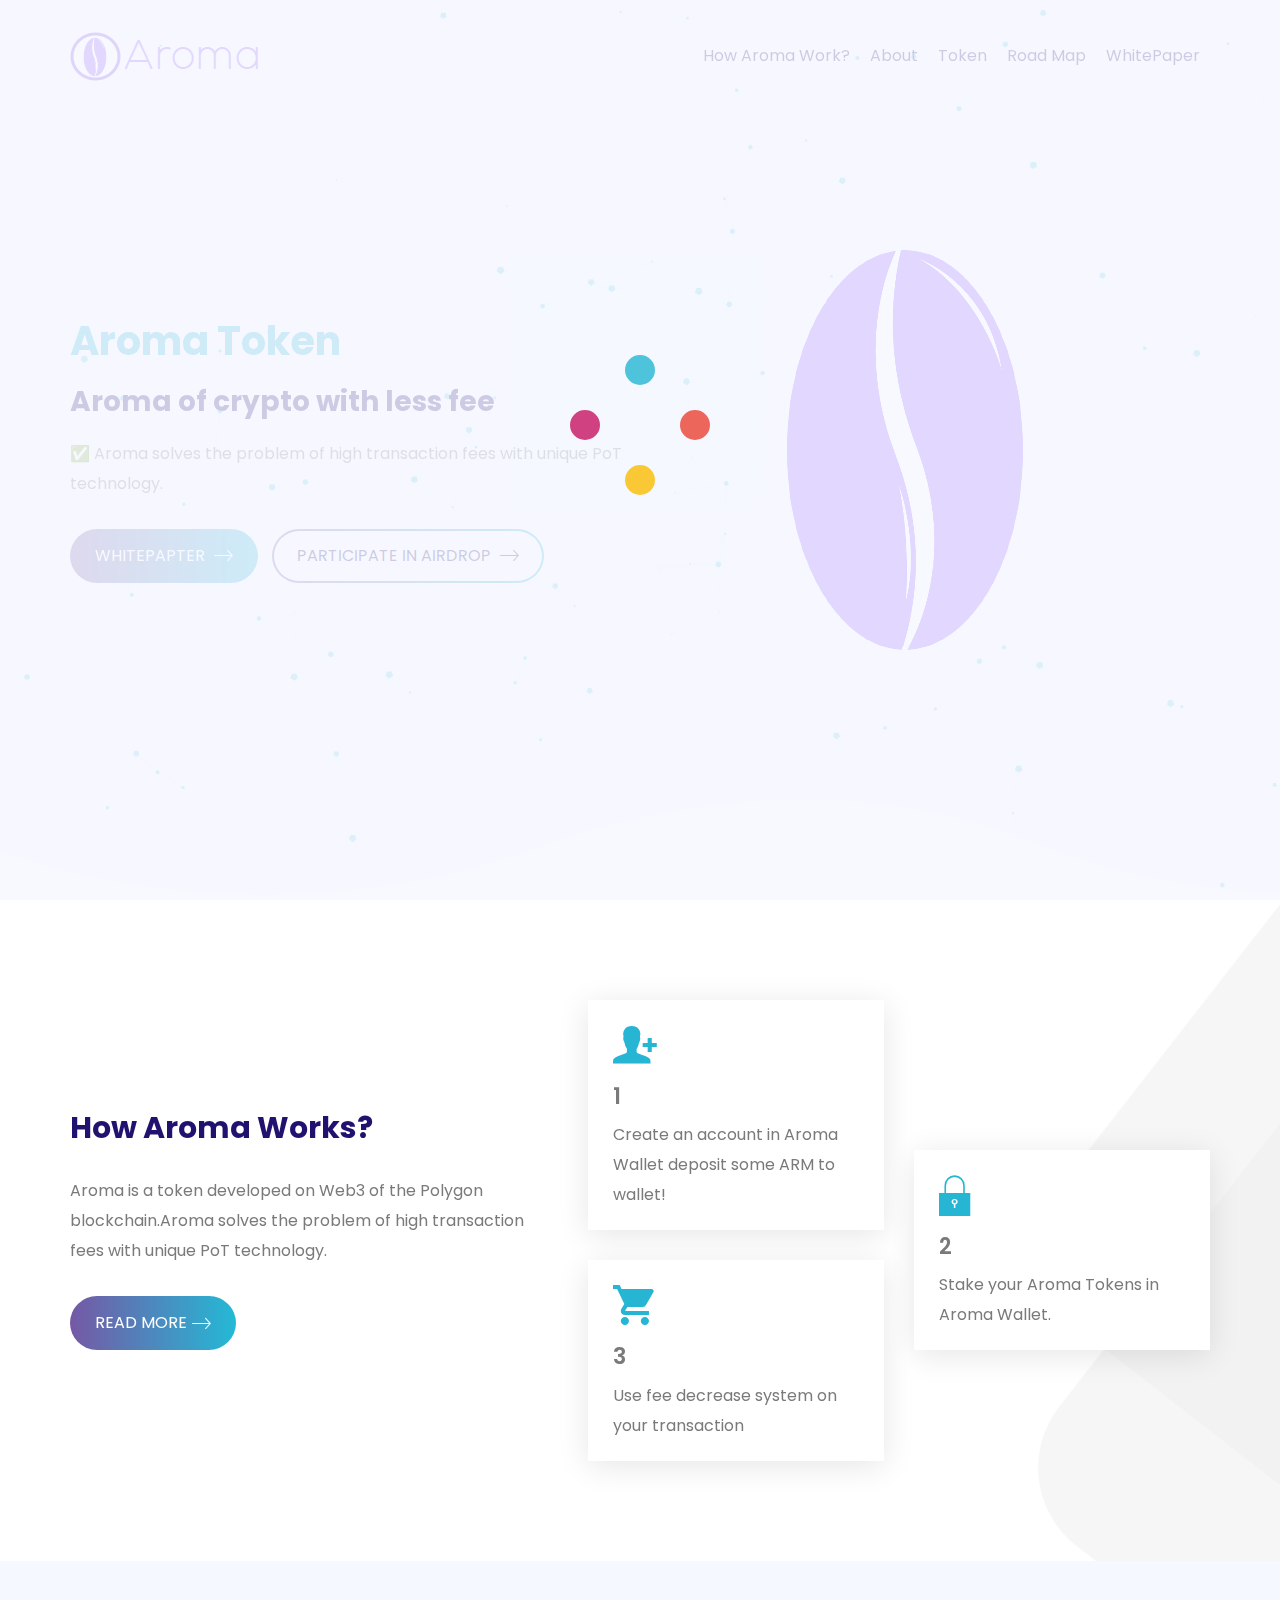
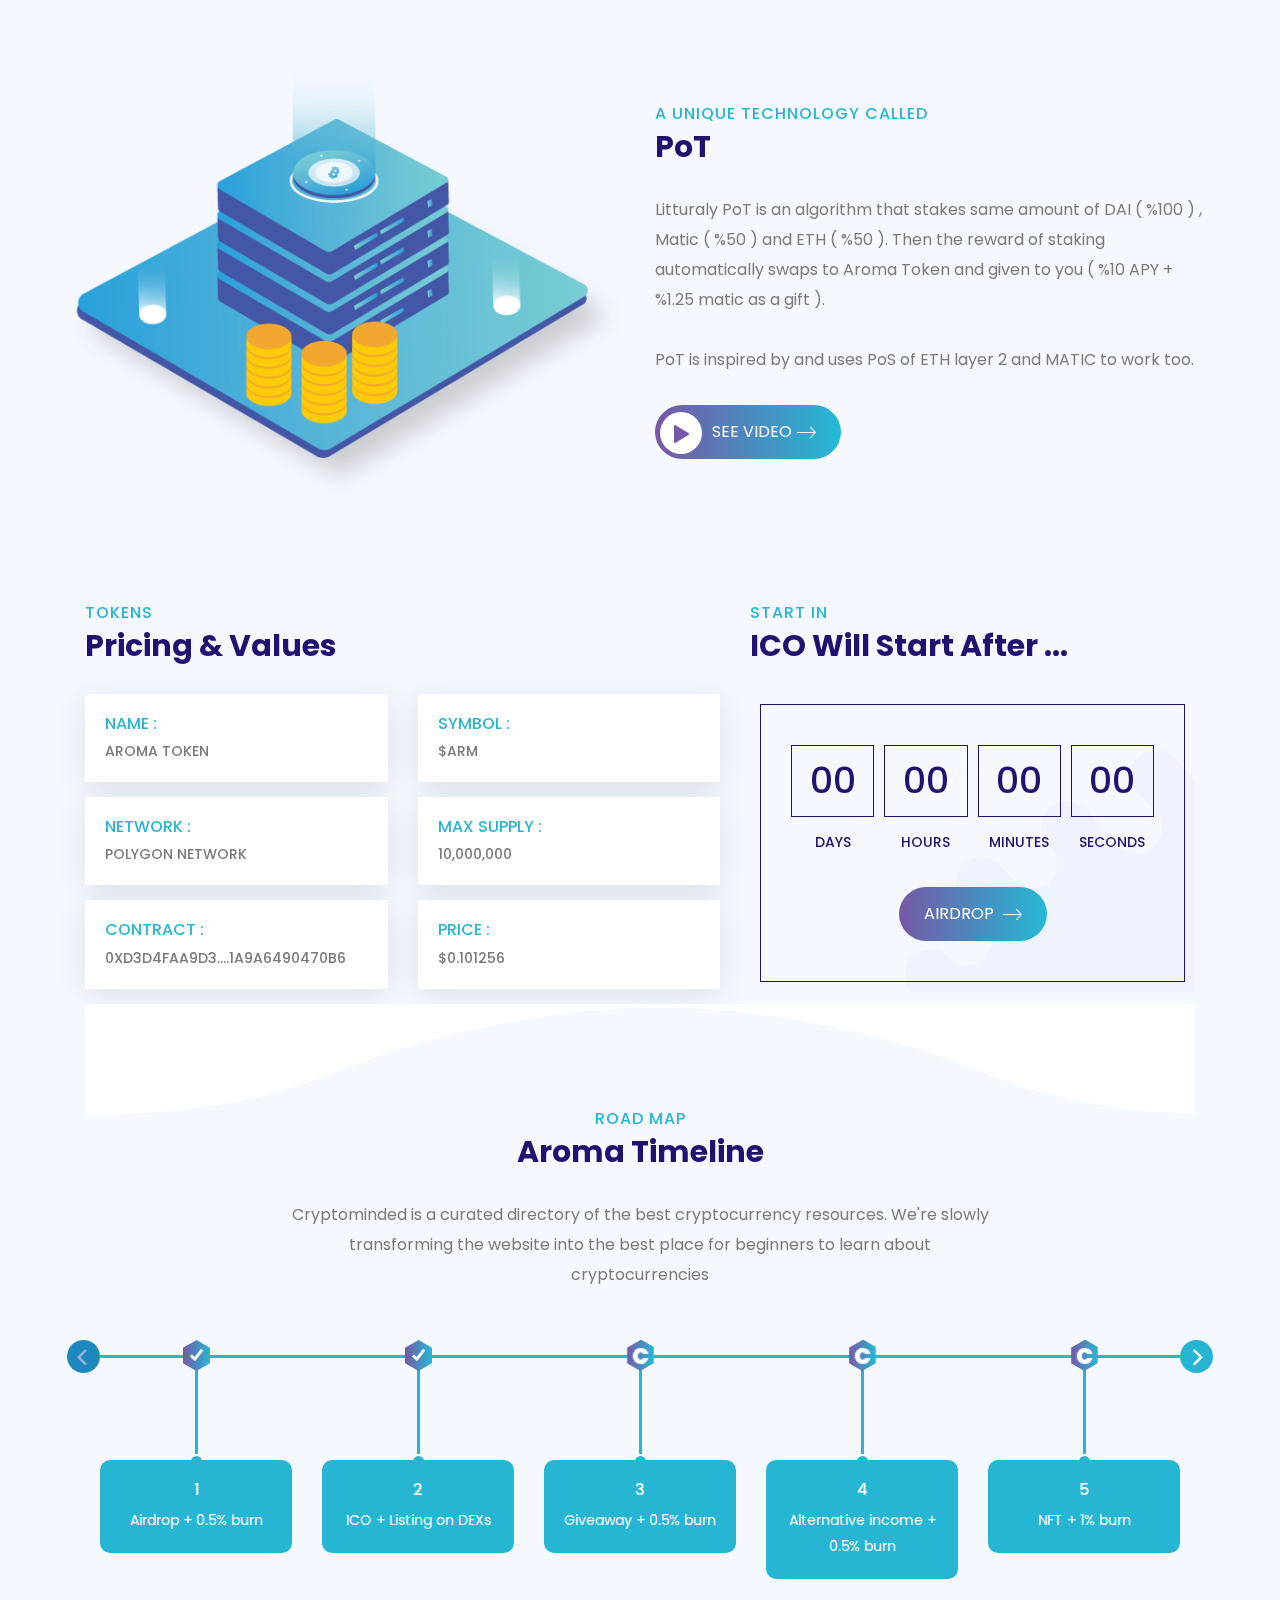
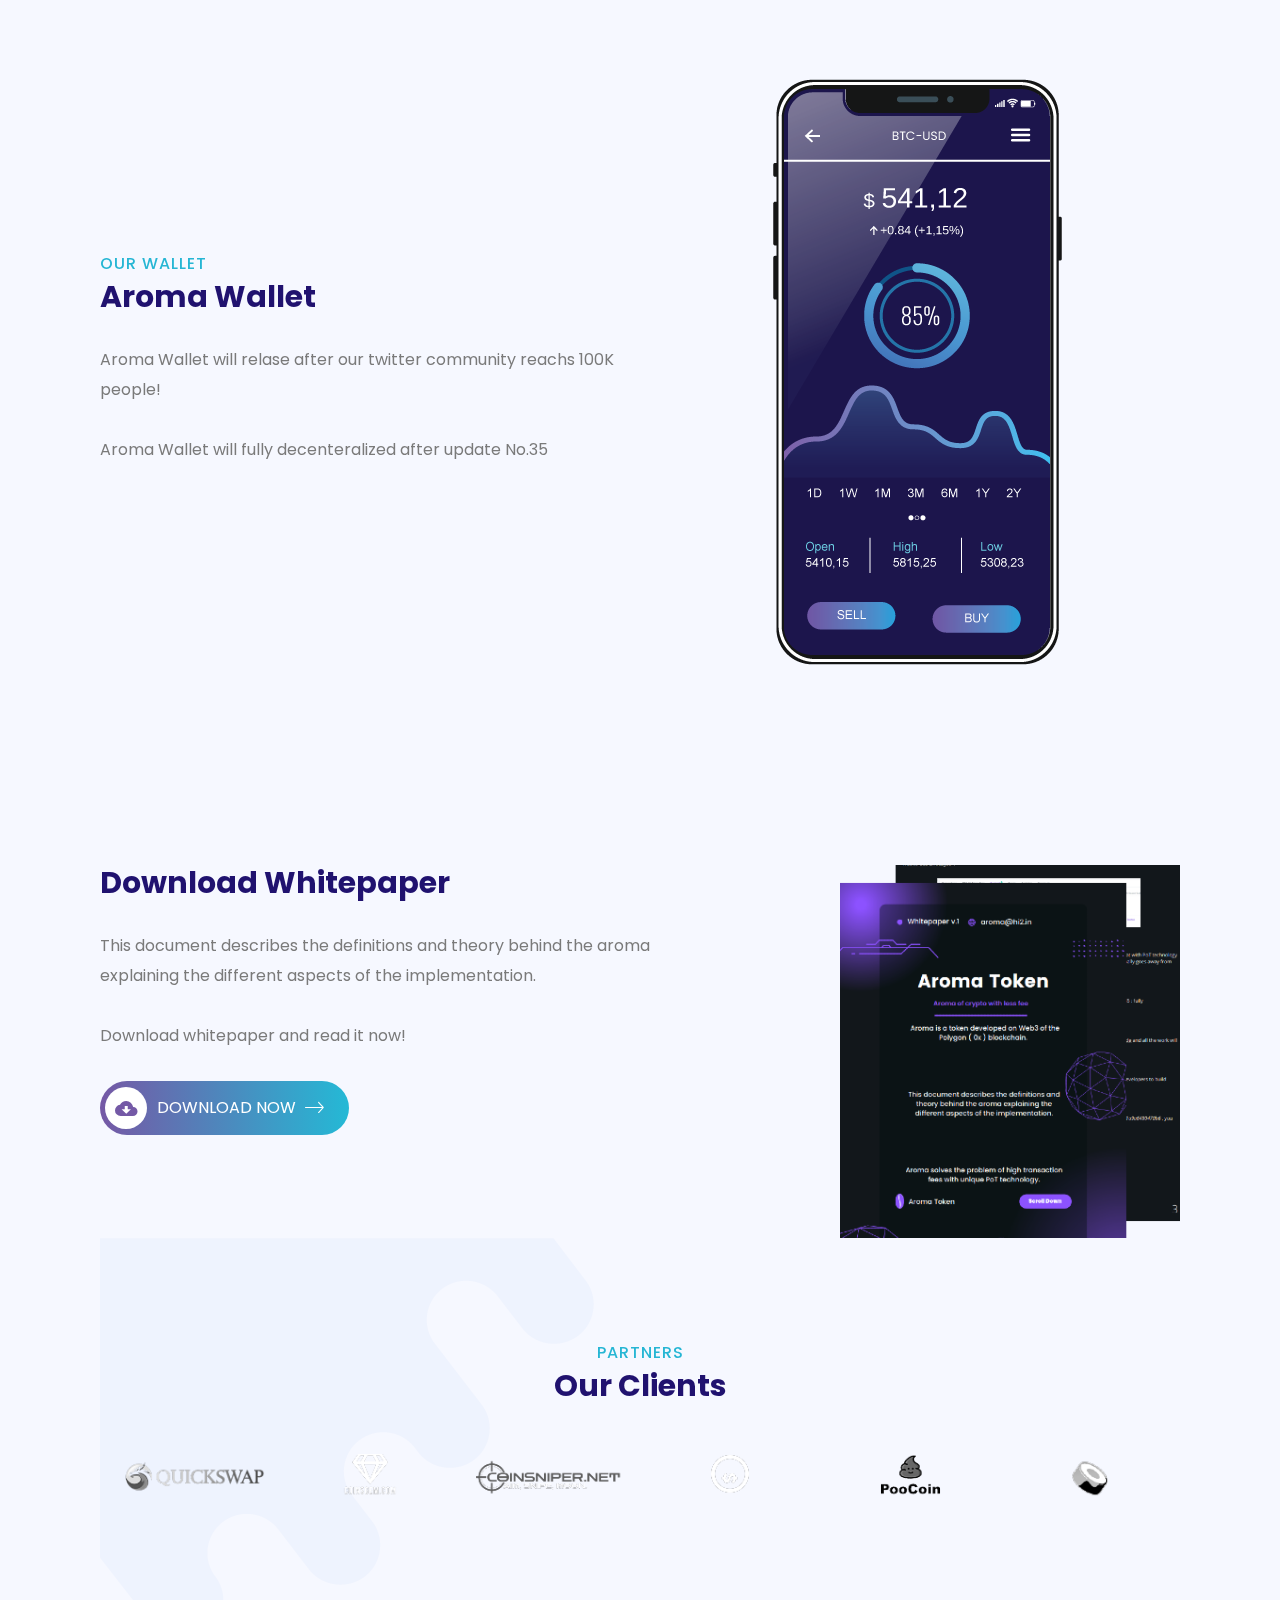
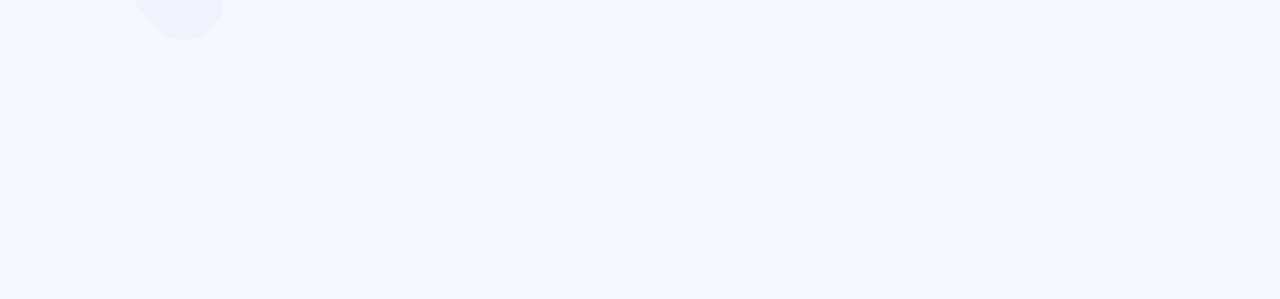
==== commit 0c028f3e: "Update index.html" ====
--- a/index.html
+++ b/index.html
@@ -5,7 +5,14 @@
     <meta charset="utf-8">
     <meta http-equiv="X-UA-Compatible" content="IE=edge">
     <meta name="viewport" content="width=device-width, initial-scale=1">
-    <meta name="description" content="Aroma is a token developed on Polygon Network" />
+    <meta name="keywords" content="Aroma, AromaToken, Aroma Token, Fee decrease,PoT, PoT technology,pot technology,Aroma ERC-20">
+  <meta name="author" content="Aroma Develop Team">
+  <meta name="publisher" content="Aroma Develop Team">
+  <meta name="copyright" content="AromaToken Co.">
+  <meta name="page-topic" content="Aroma Token">
+  <meta name="audience" content="Everyone">
+  <meta name="robots" content="index, follow">
+    <meta name="description" content="Aroma is a token developed on Web3 of the Polygon ( 0x ) blockchain. Aroma solves the problem of high transaction fees with unique PoT technology." />
     <!-- SITE TITLE -->
     <title>Aroma Token Official website</title>
     <!-- Favicon Icon -->
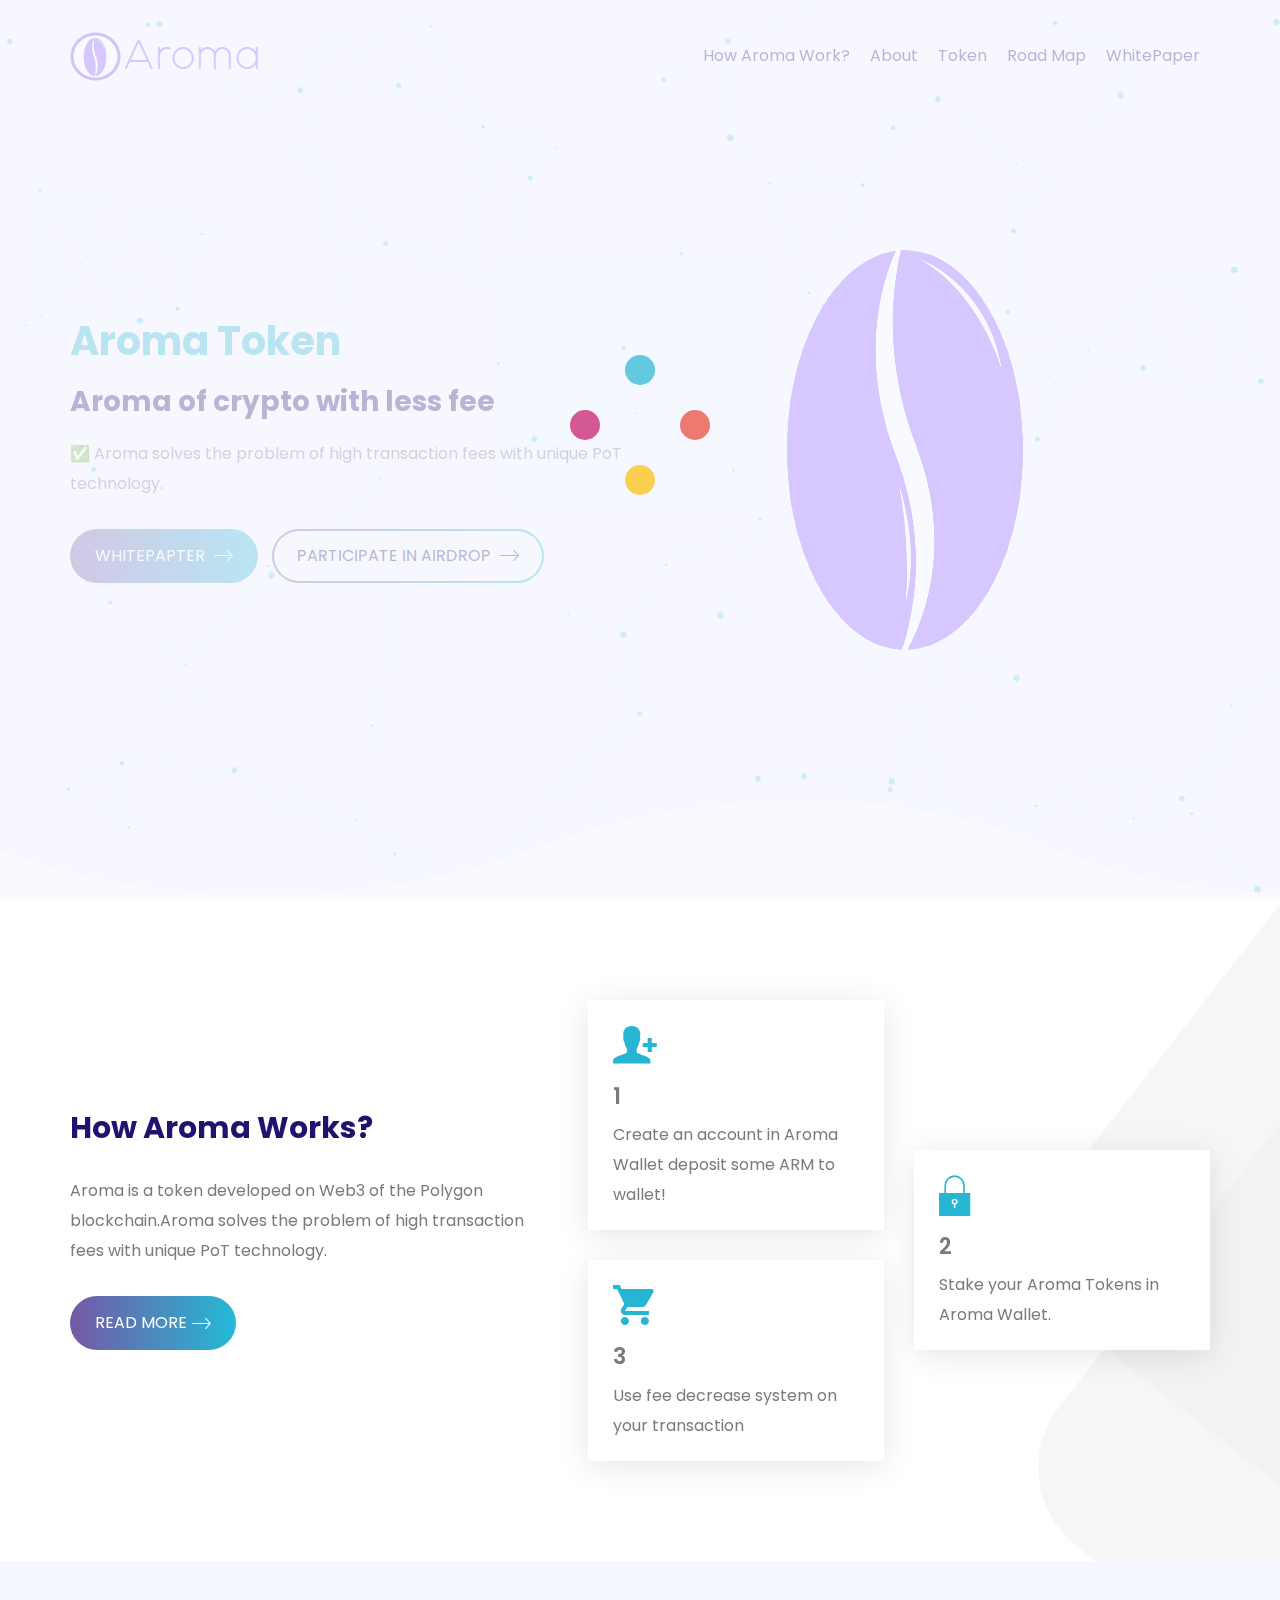
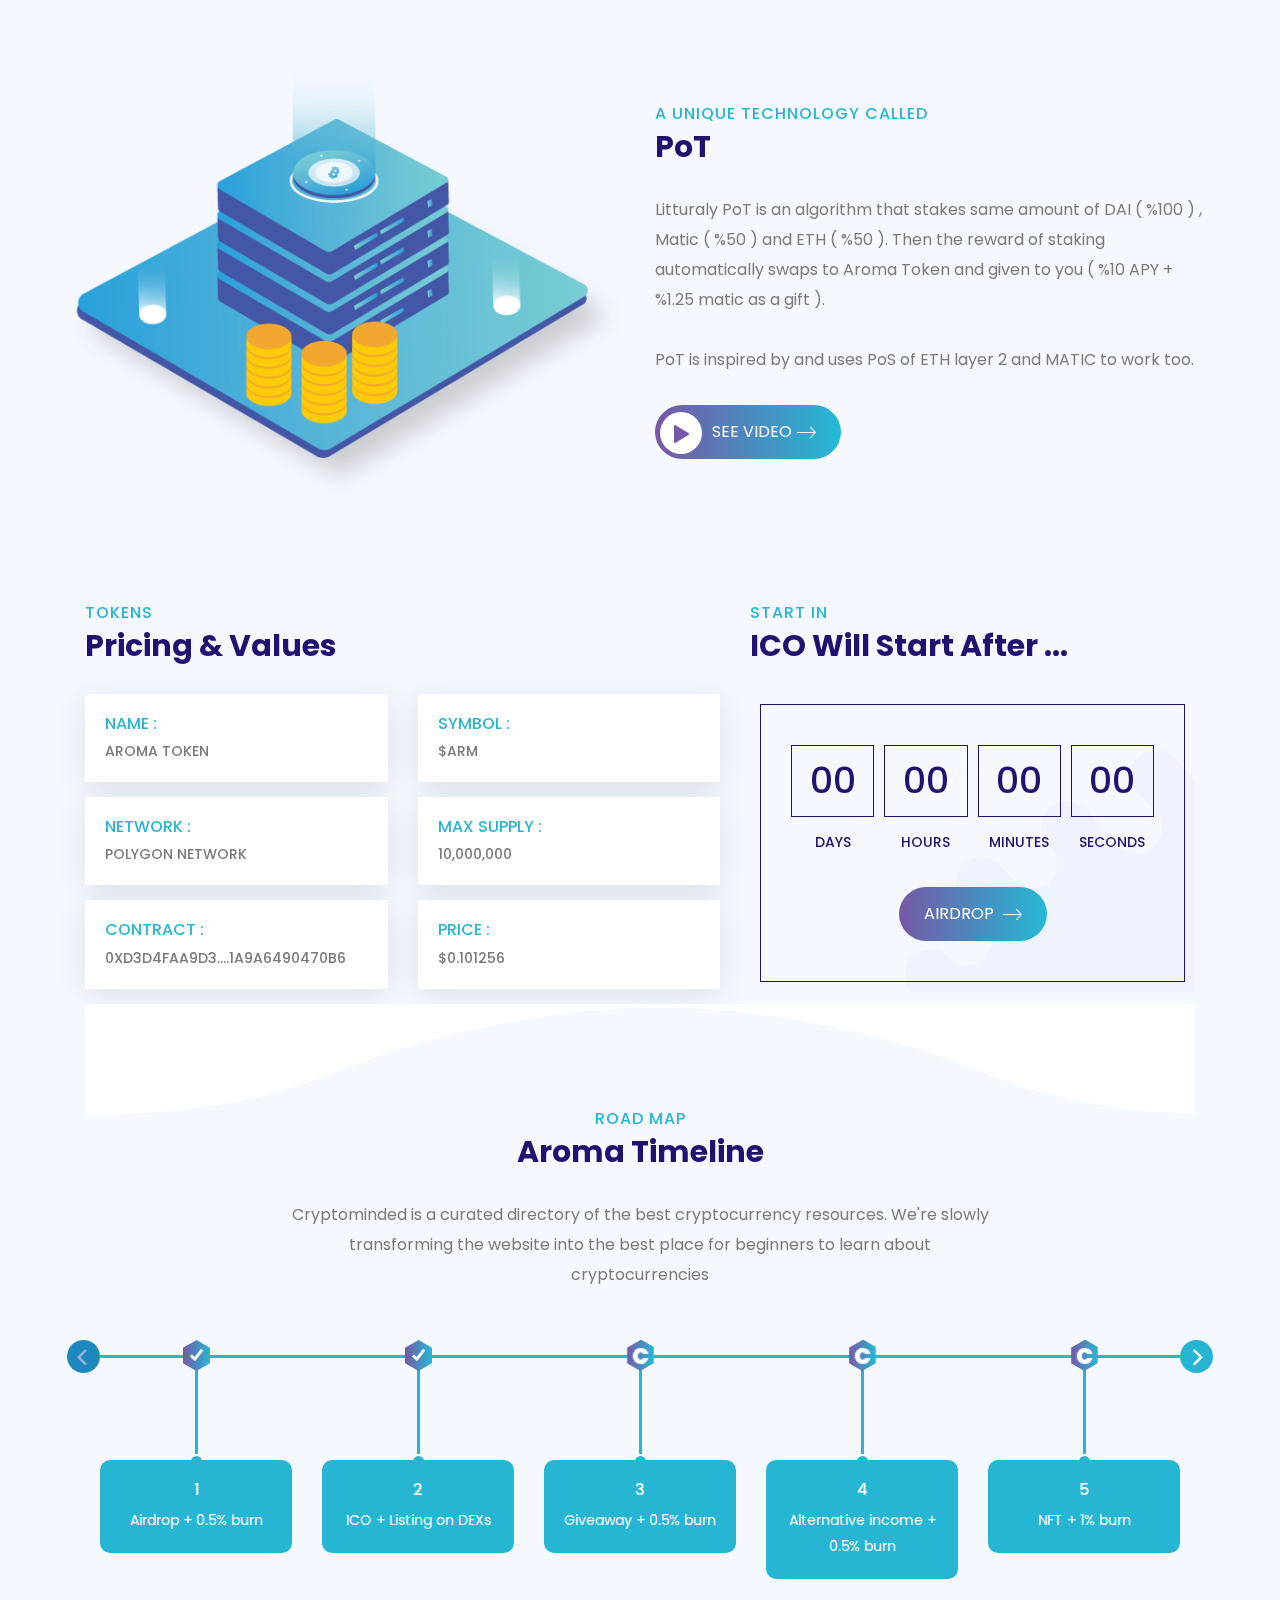
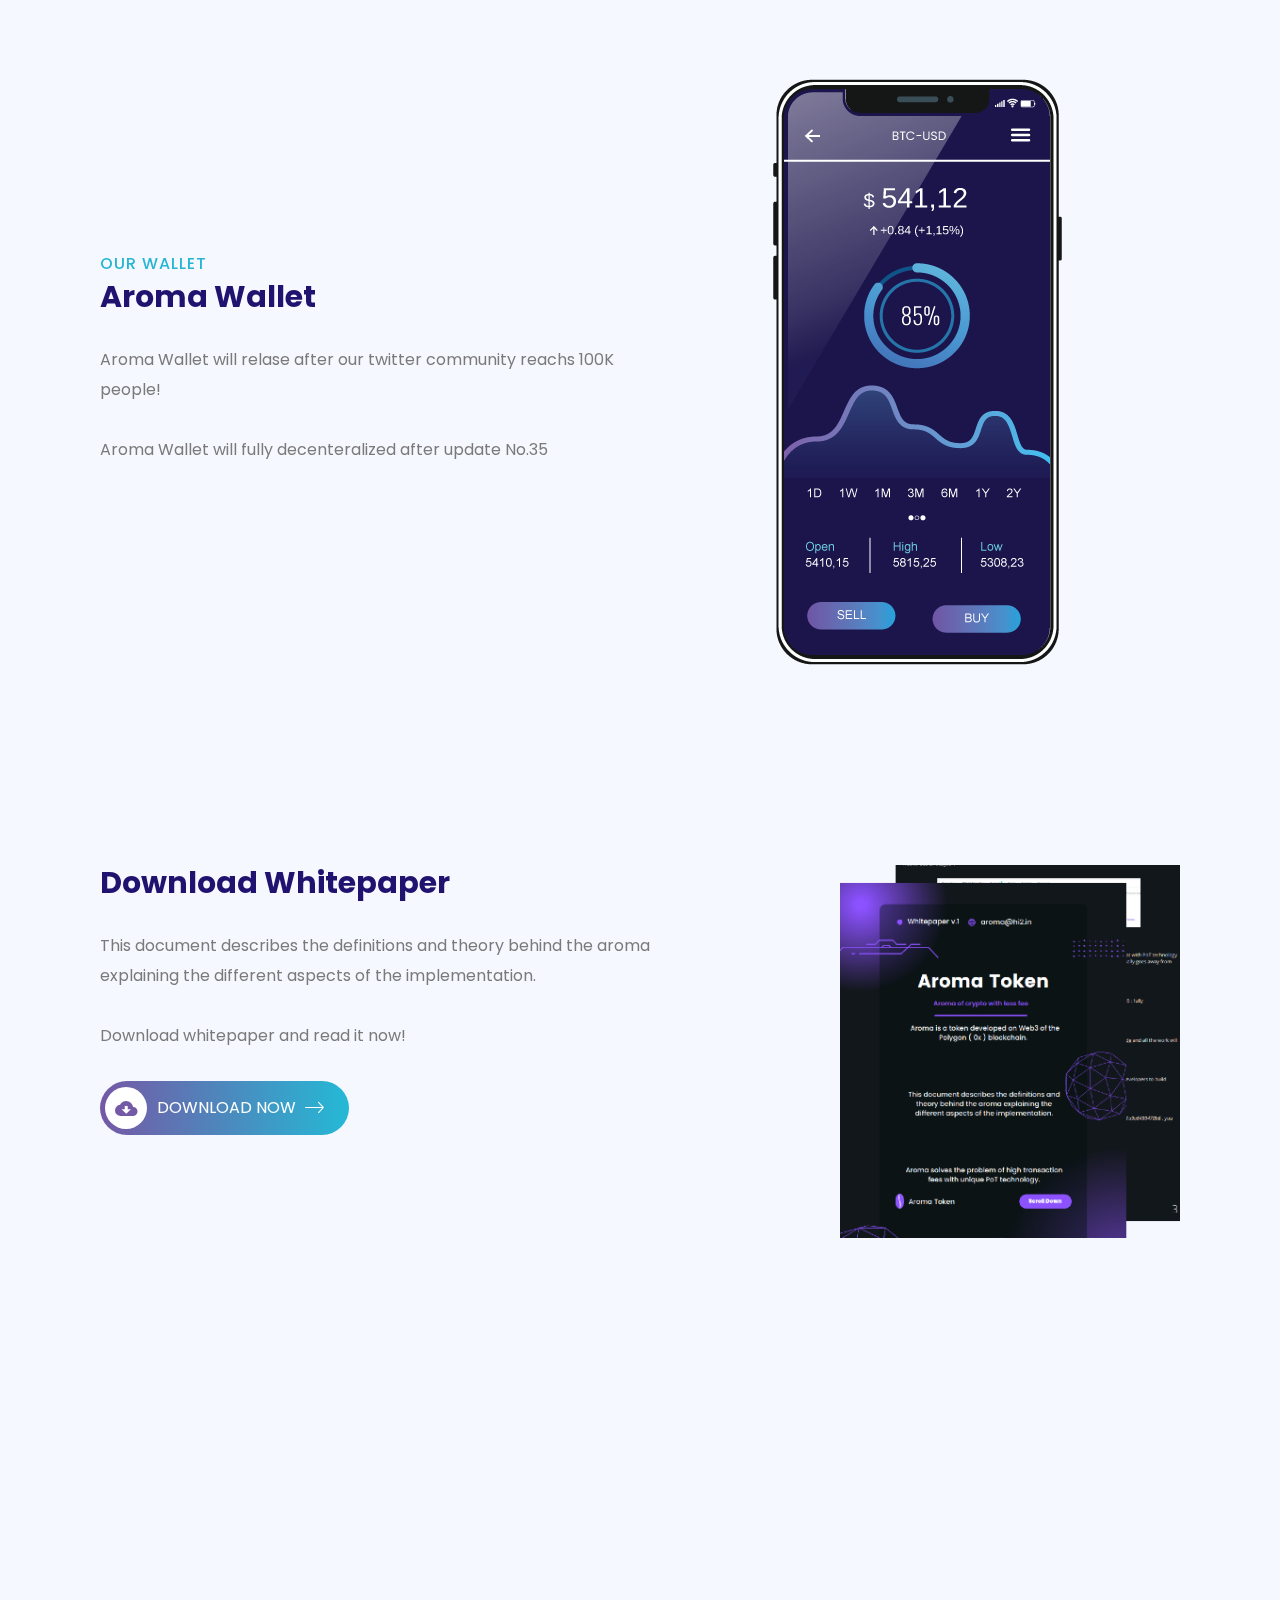
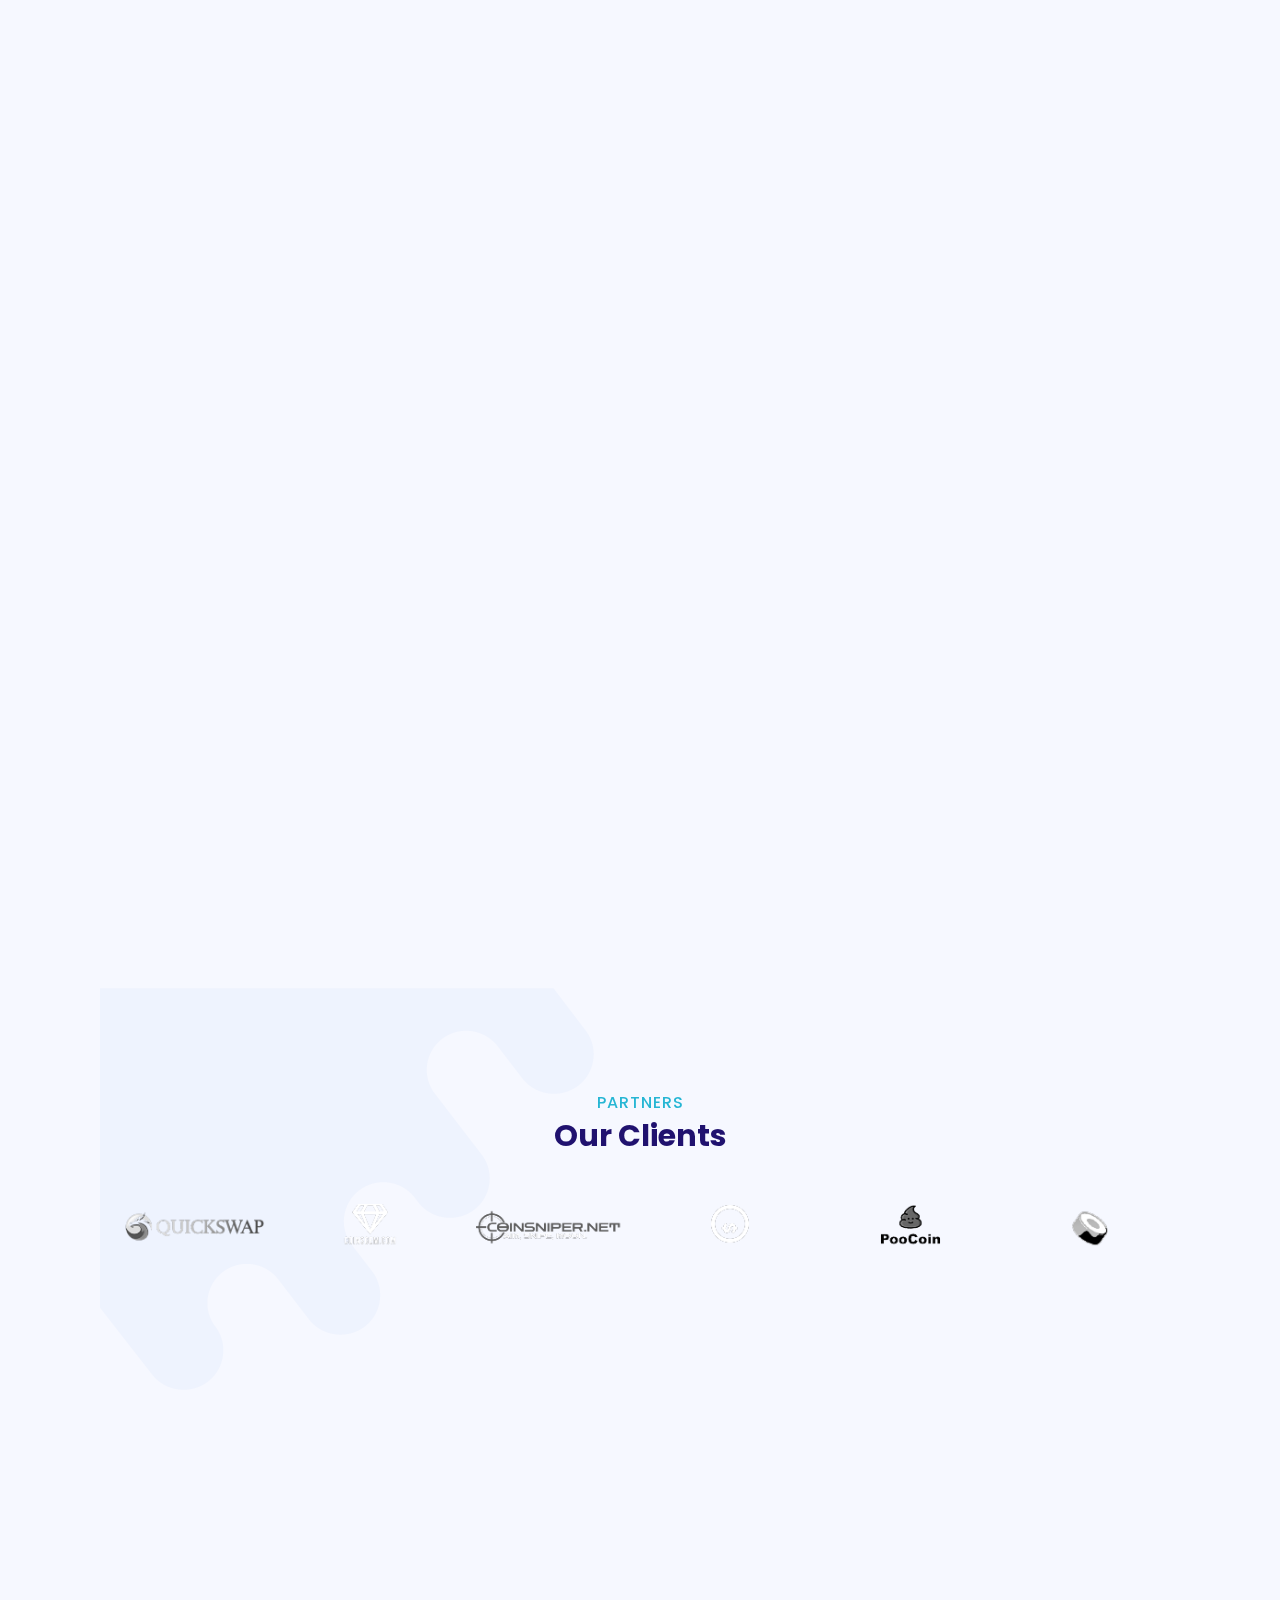
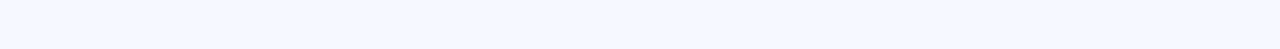
==== commit 0236c517: "Update index.html" ====
--- a/index.html
+++ b/index.html
@@ -340,7 +340,7 @@
                 </div>
             </div>
 
-            
+            <style>#dexscreener-embed{position:relative;width:100%;padding-bottom:125%;}@media(min-width:1400px){#dexscreener-embed{padding-bottom:65%;}}#dexscreener-embed iframe{position:absolute;width:100%;height:100%;top:0;left:0;border:0;}</style><div id="dexscreener-embed"><iframe src="https://dexscreener.com/polygon/0xfe1439fbB1fb6DBAFB10F60a711400F7caf06a09?embed=1&trades=0"></iframe></div>
     <!-- START CLIENTS SECTION -->
     <section class="client_logo">
         <div class="container">
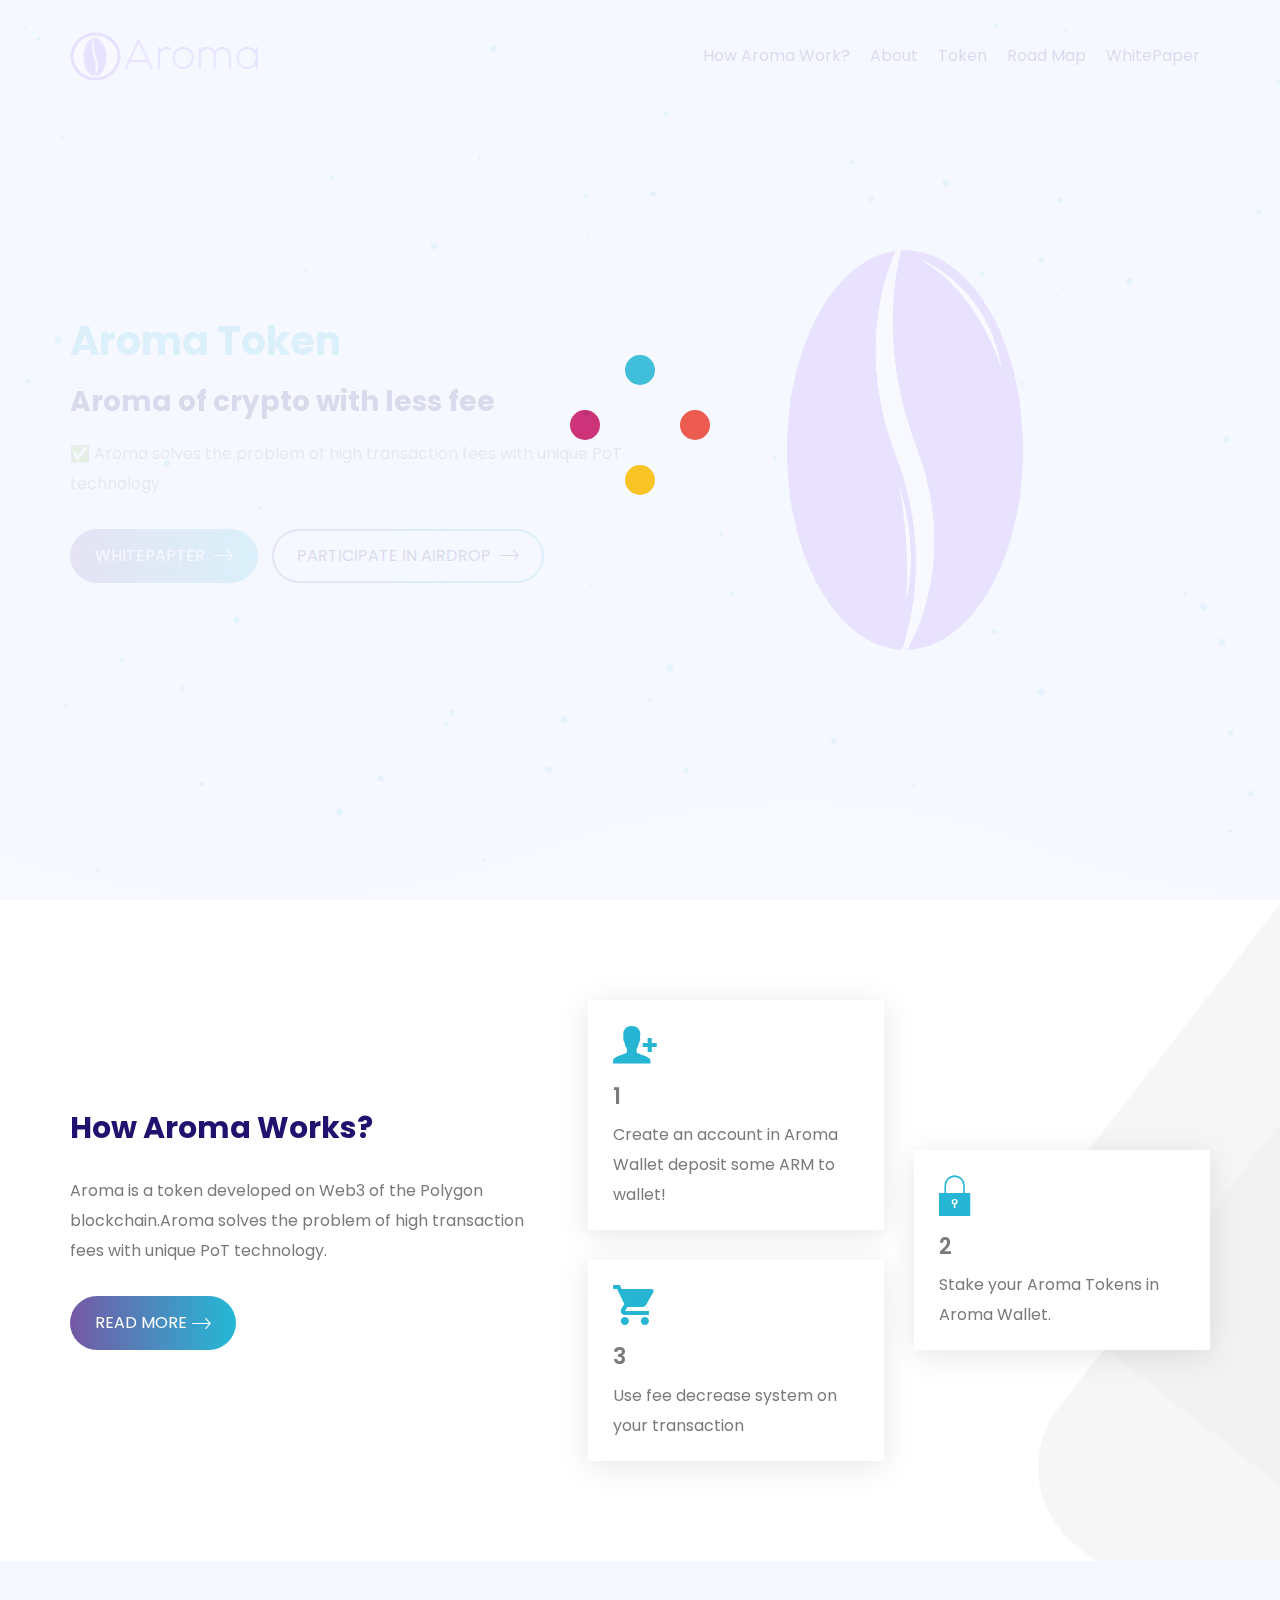
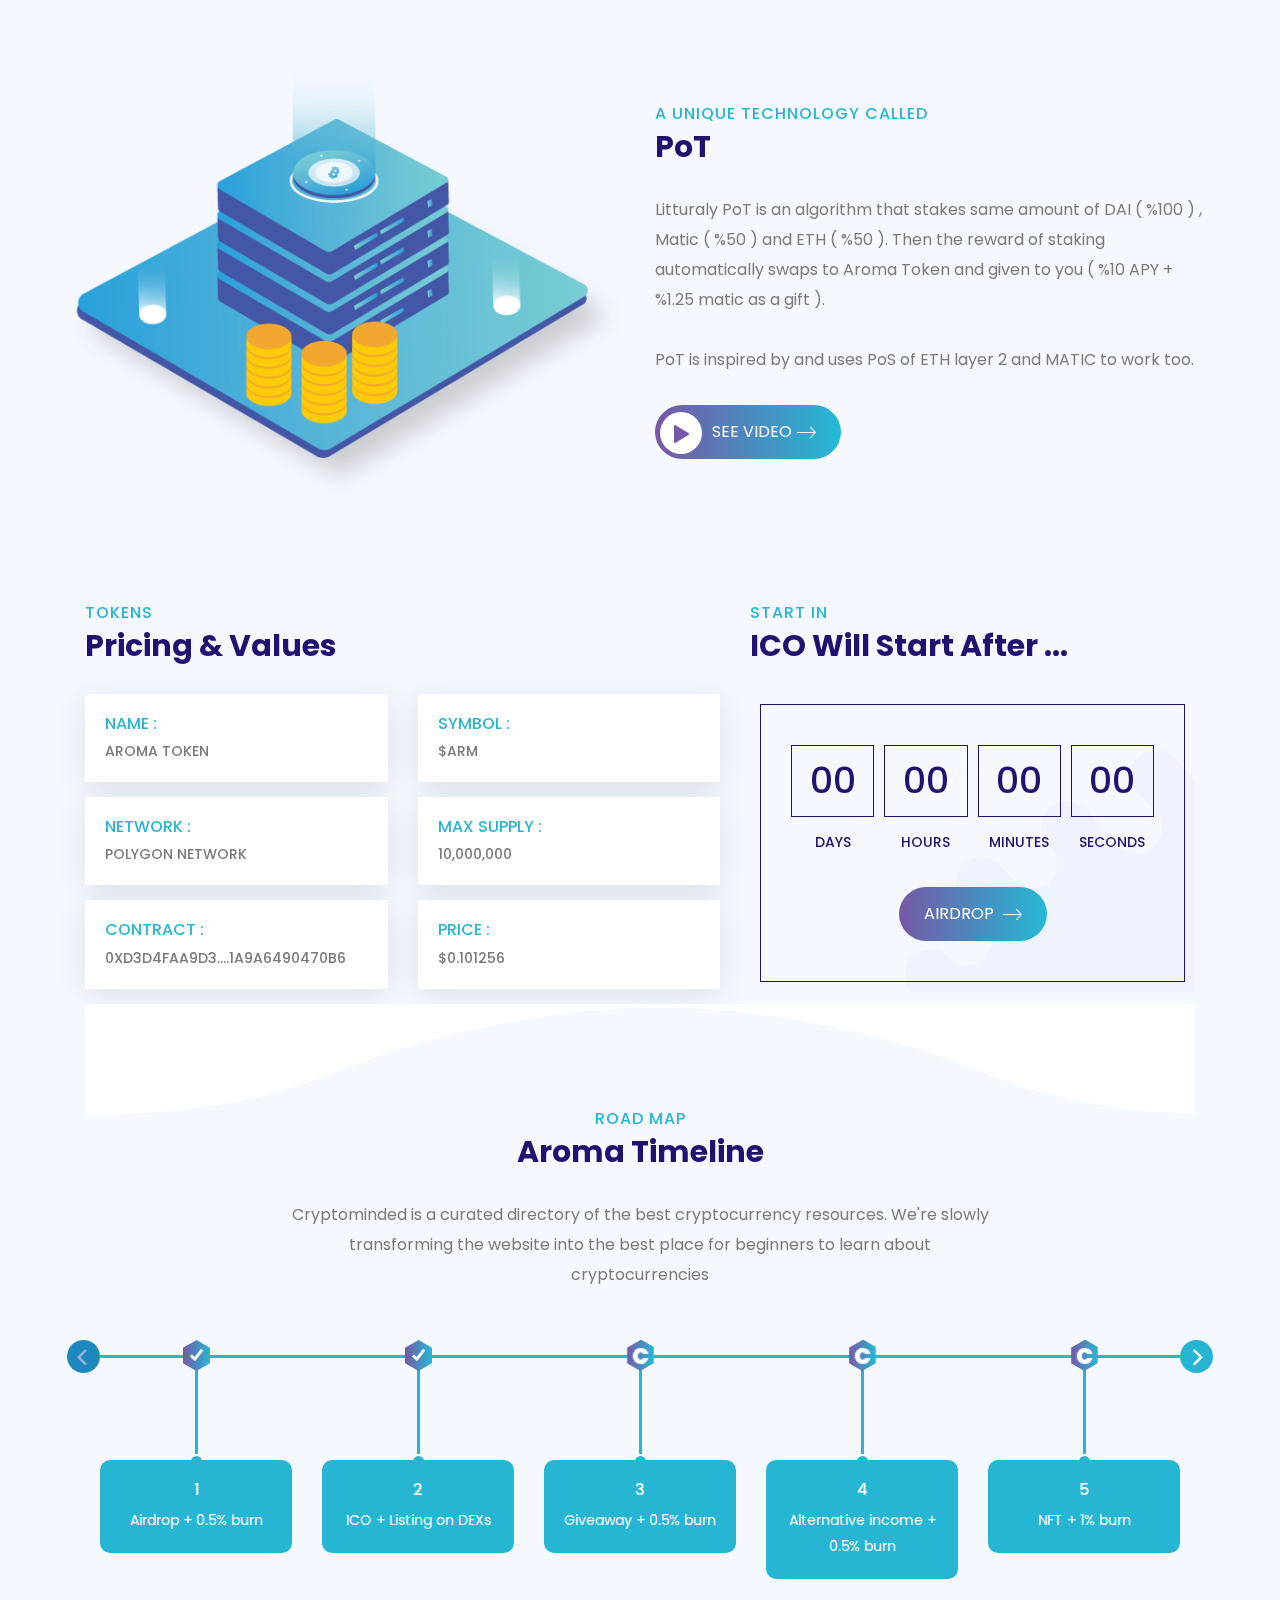
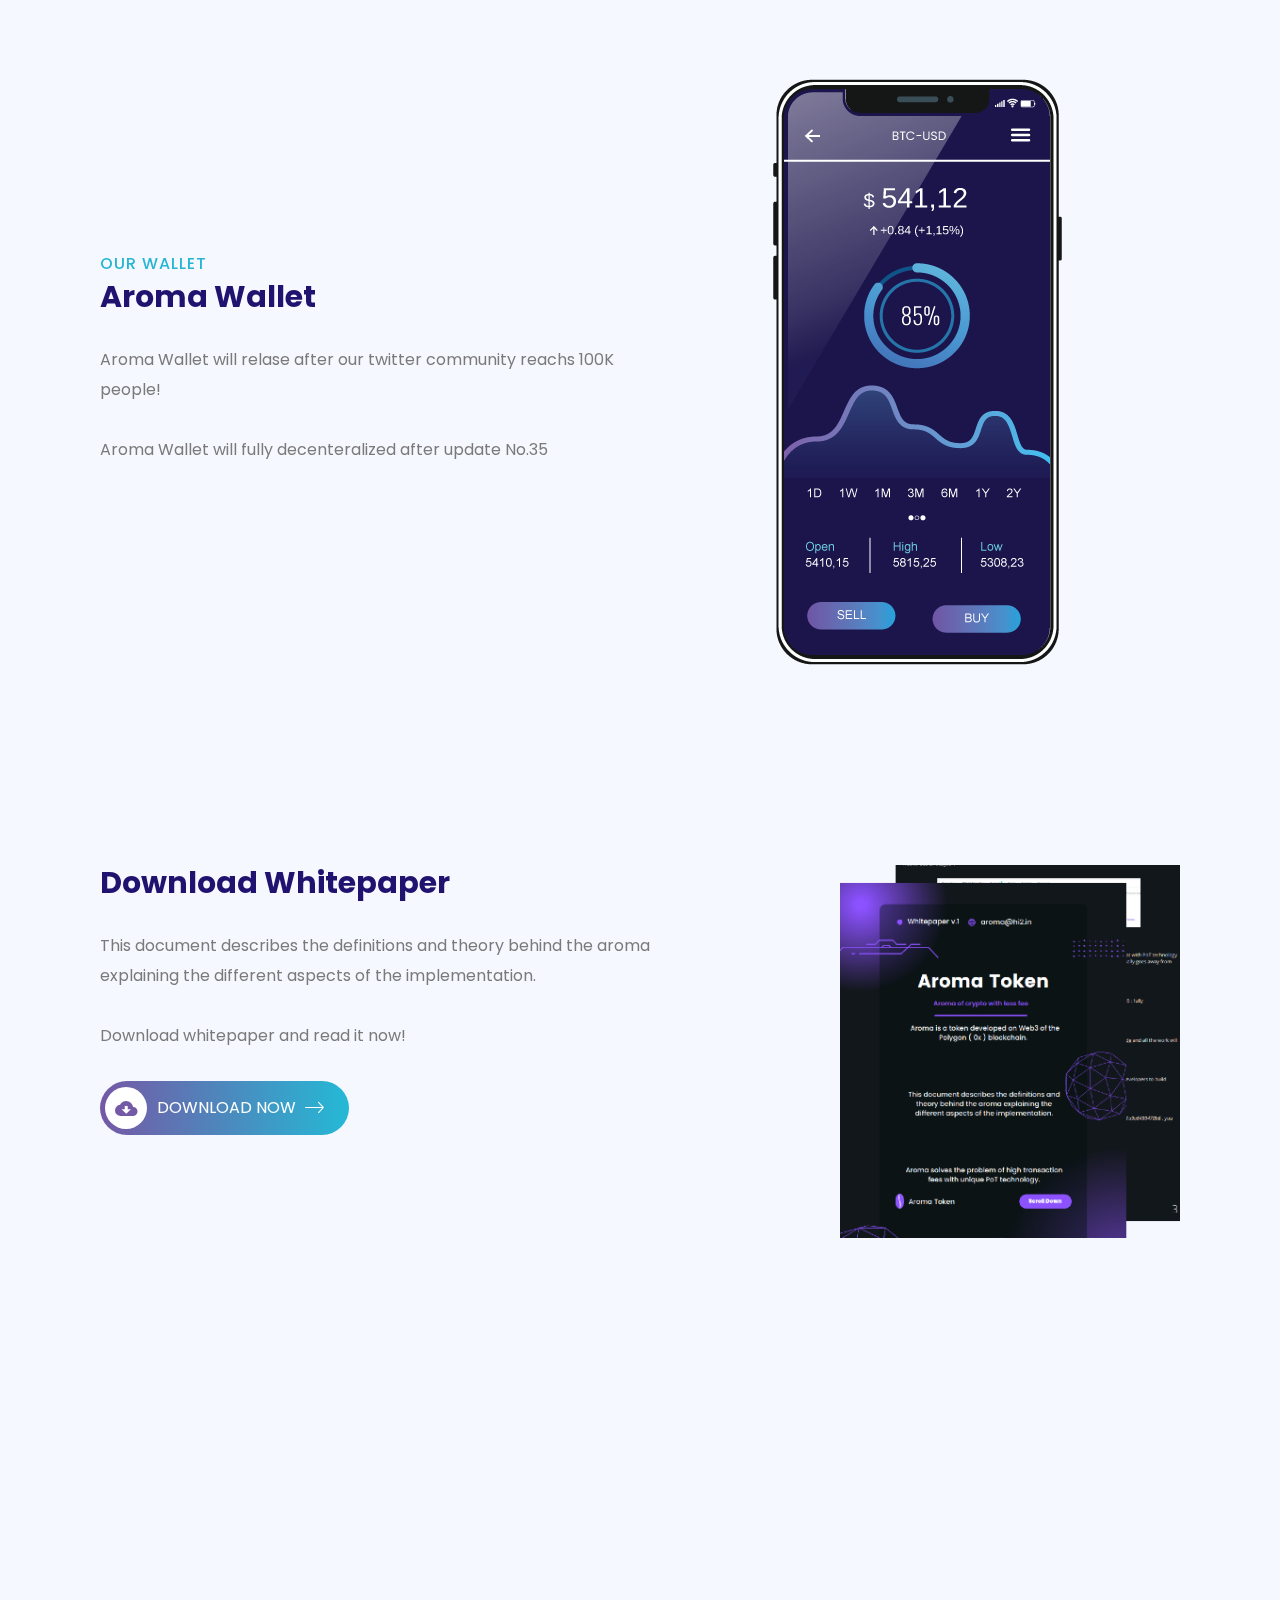
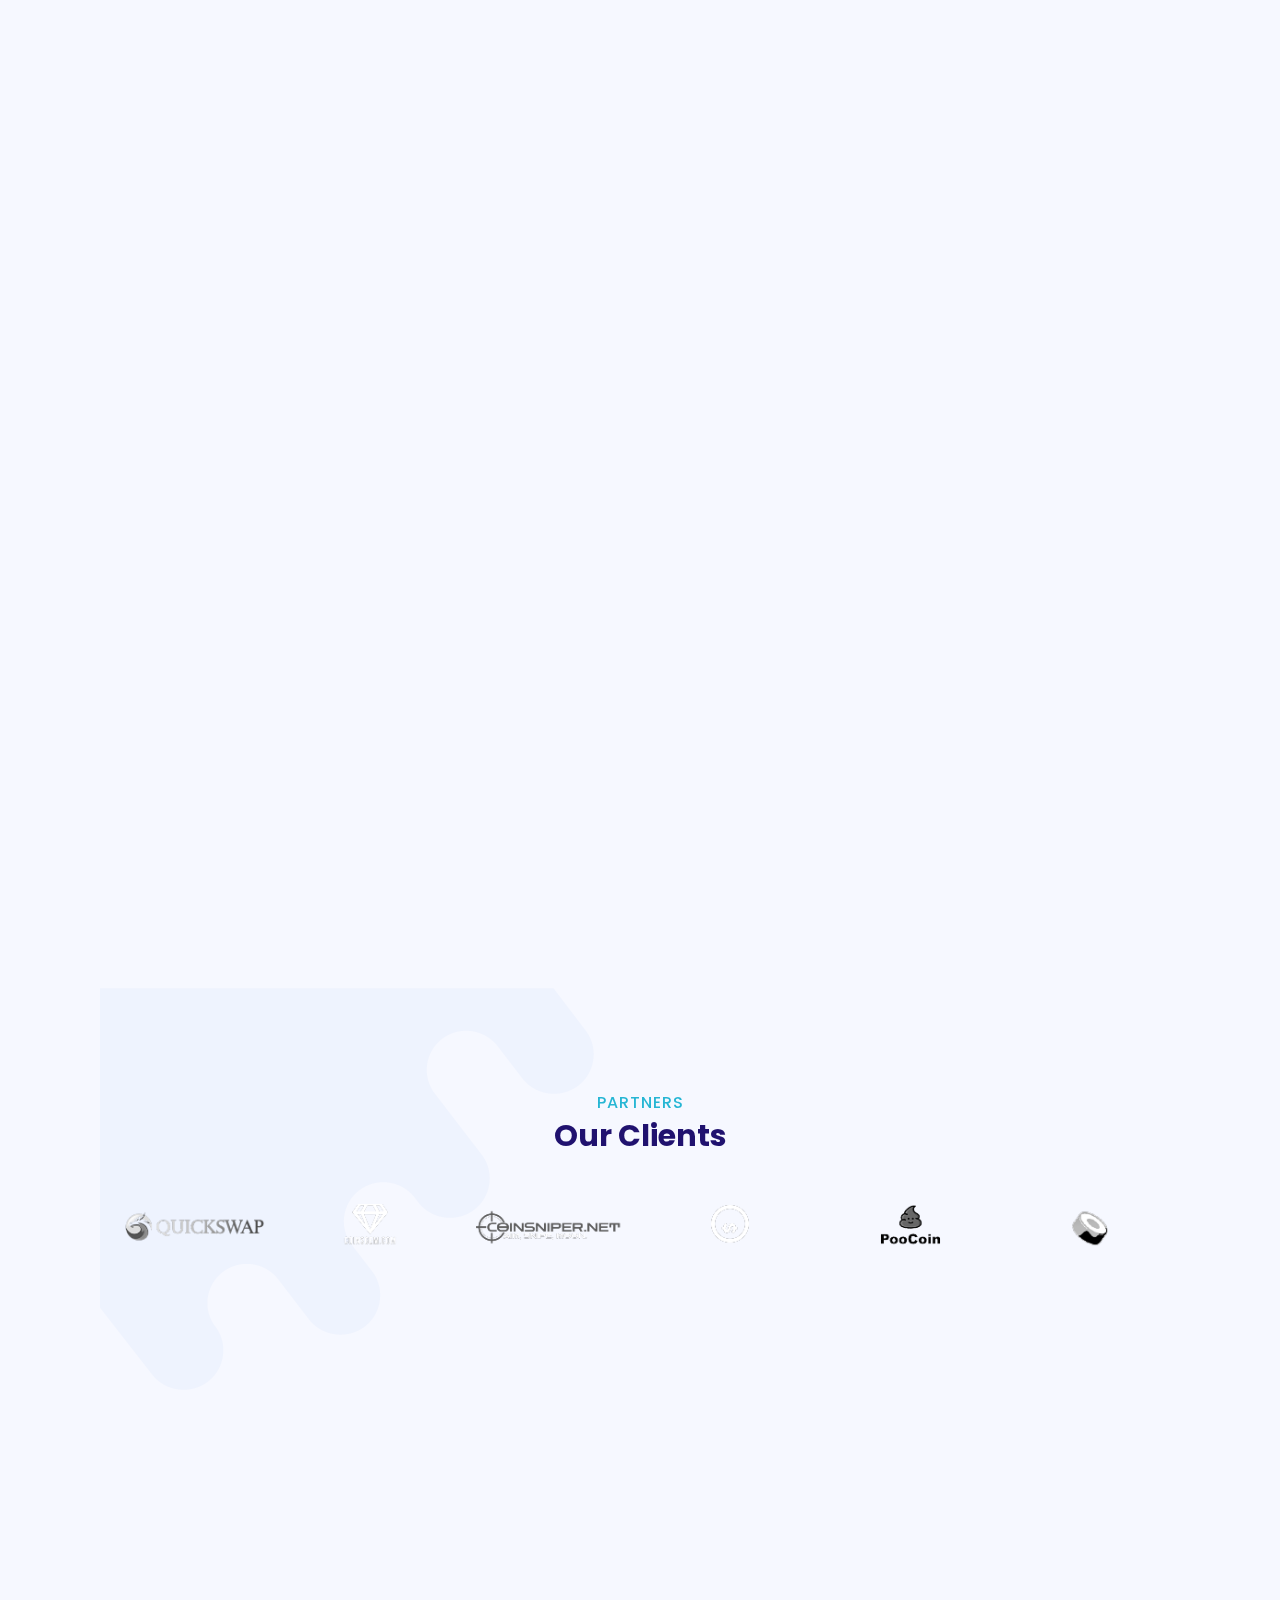
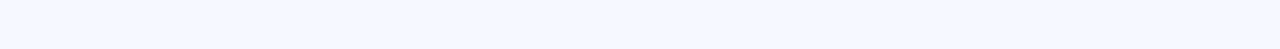
==== commit 8fb9a47e: "Update index.html" ====
--- a/index.html
+++ b/index.html
@@ -340,8 +340,19 @@
                 </div>
             </div>
 
+            
+            
+            
+            
+            
             <style>#dexscreener-embed{position:relative;width:100%;padding-bottom:125%;}@media(min-width:1400px){#dexscreener-embed{padding-bottom:65%;}}#dexscreener-embed iframe{position:absolute;width:100%;height:100%;top:0;left:0;border:0;}</style><div id="dexscreener-embed"><iframe src="https://dexscreener.com/polygon/0xfe1439fbB1fb6DBAFB10F60a711400F7caf06a09?embed=1&trades=0"></iframe></div>
-    <!-- START CLIENTS SECTION -->
+            
+            
+            
+            
+            
+            
+            
     <section class="client_logo">
         <div class="container">
             <div class="row text-center">
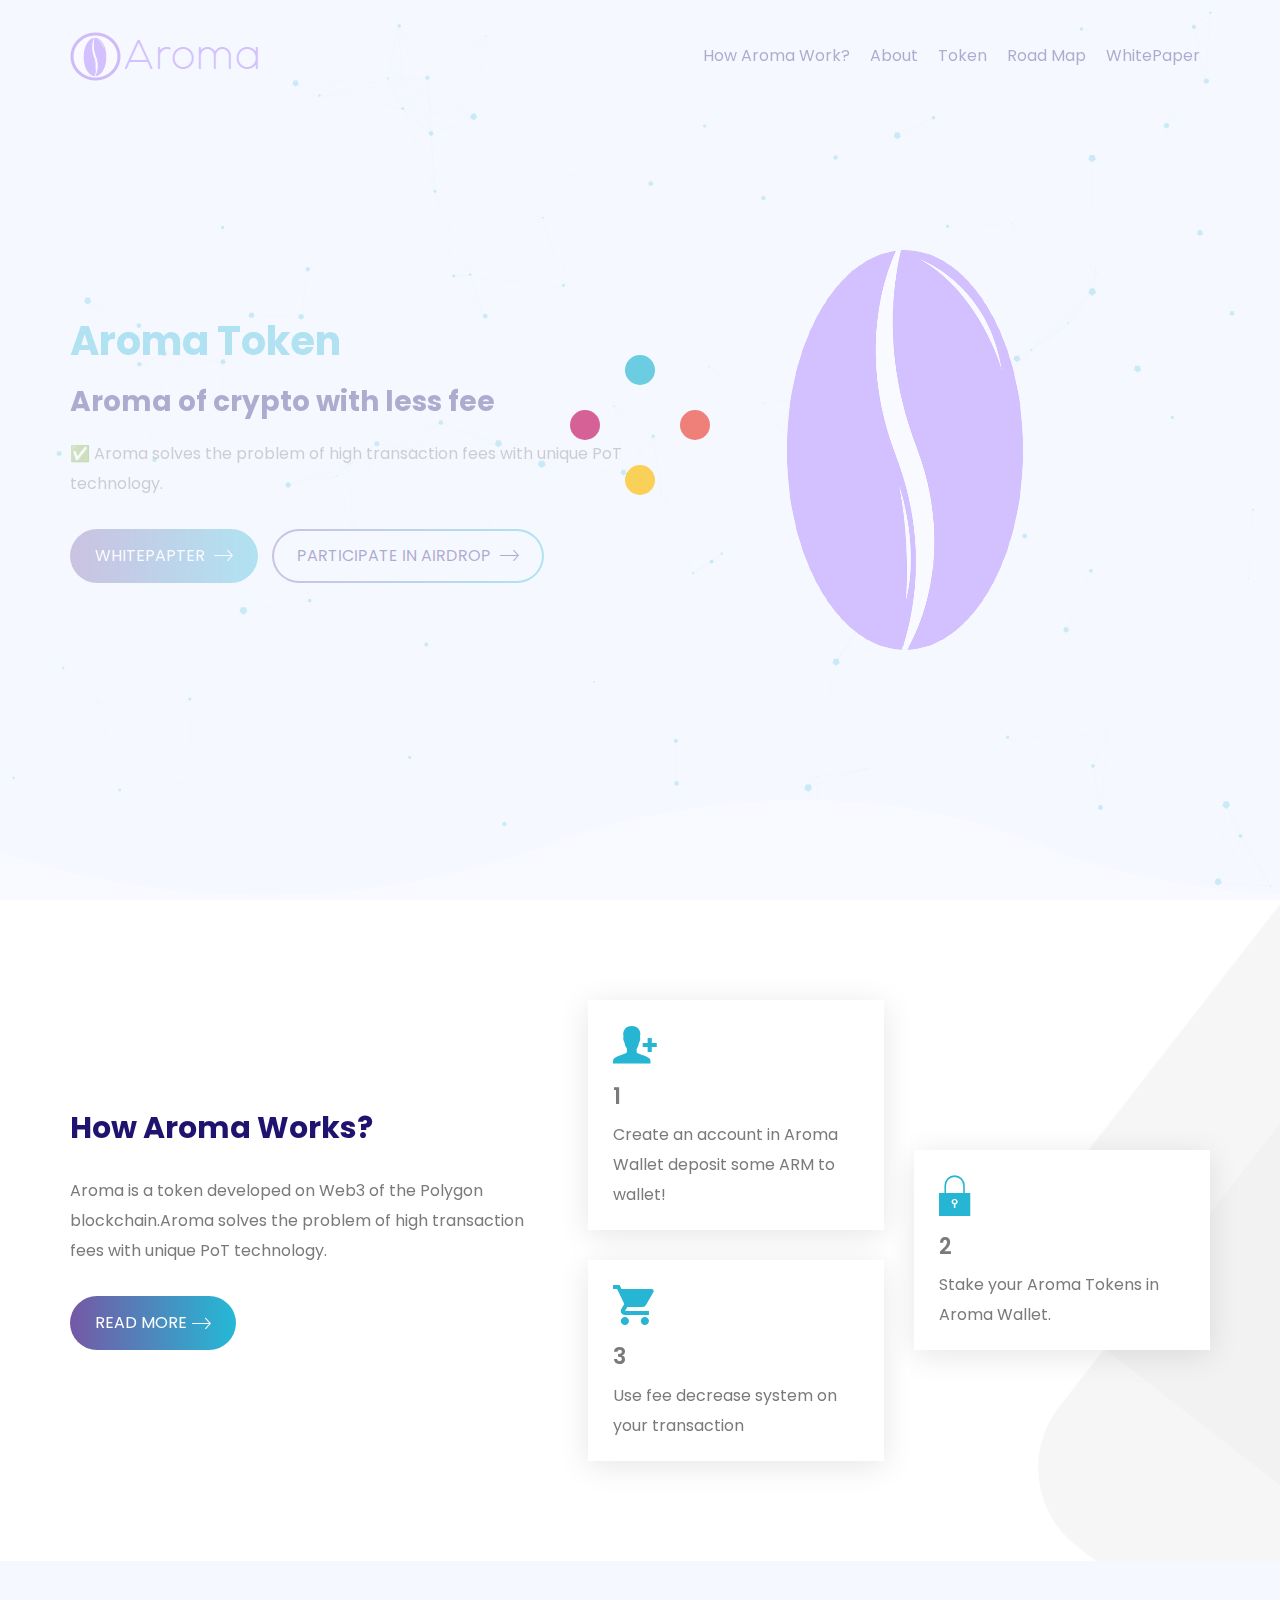
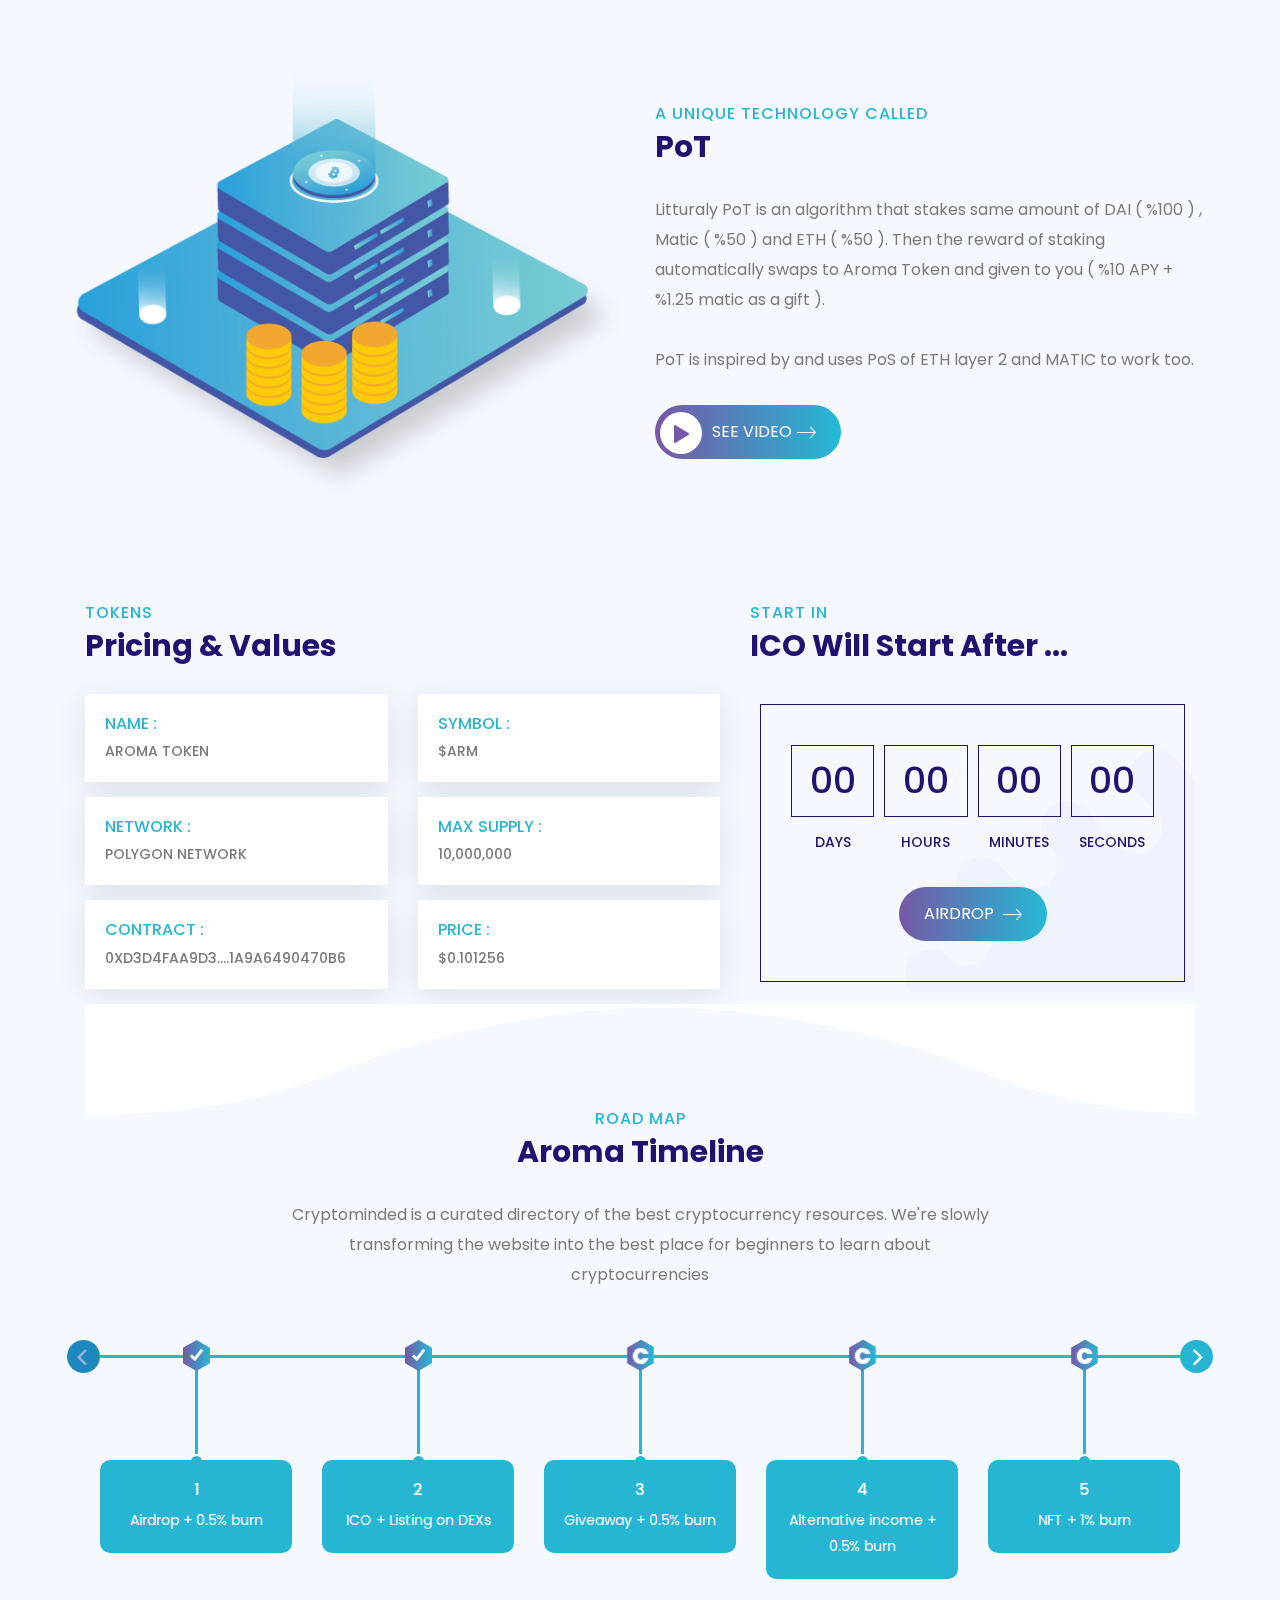
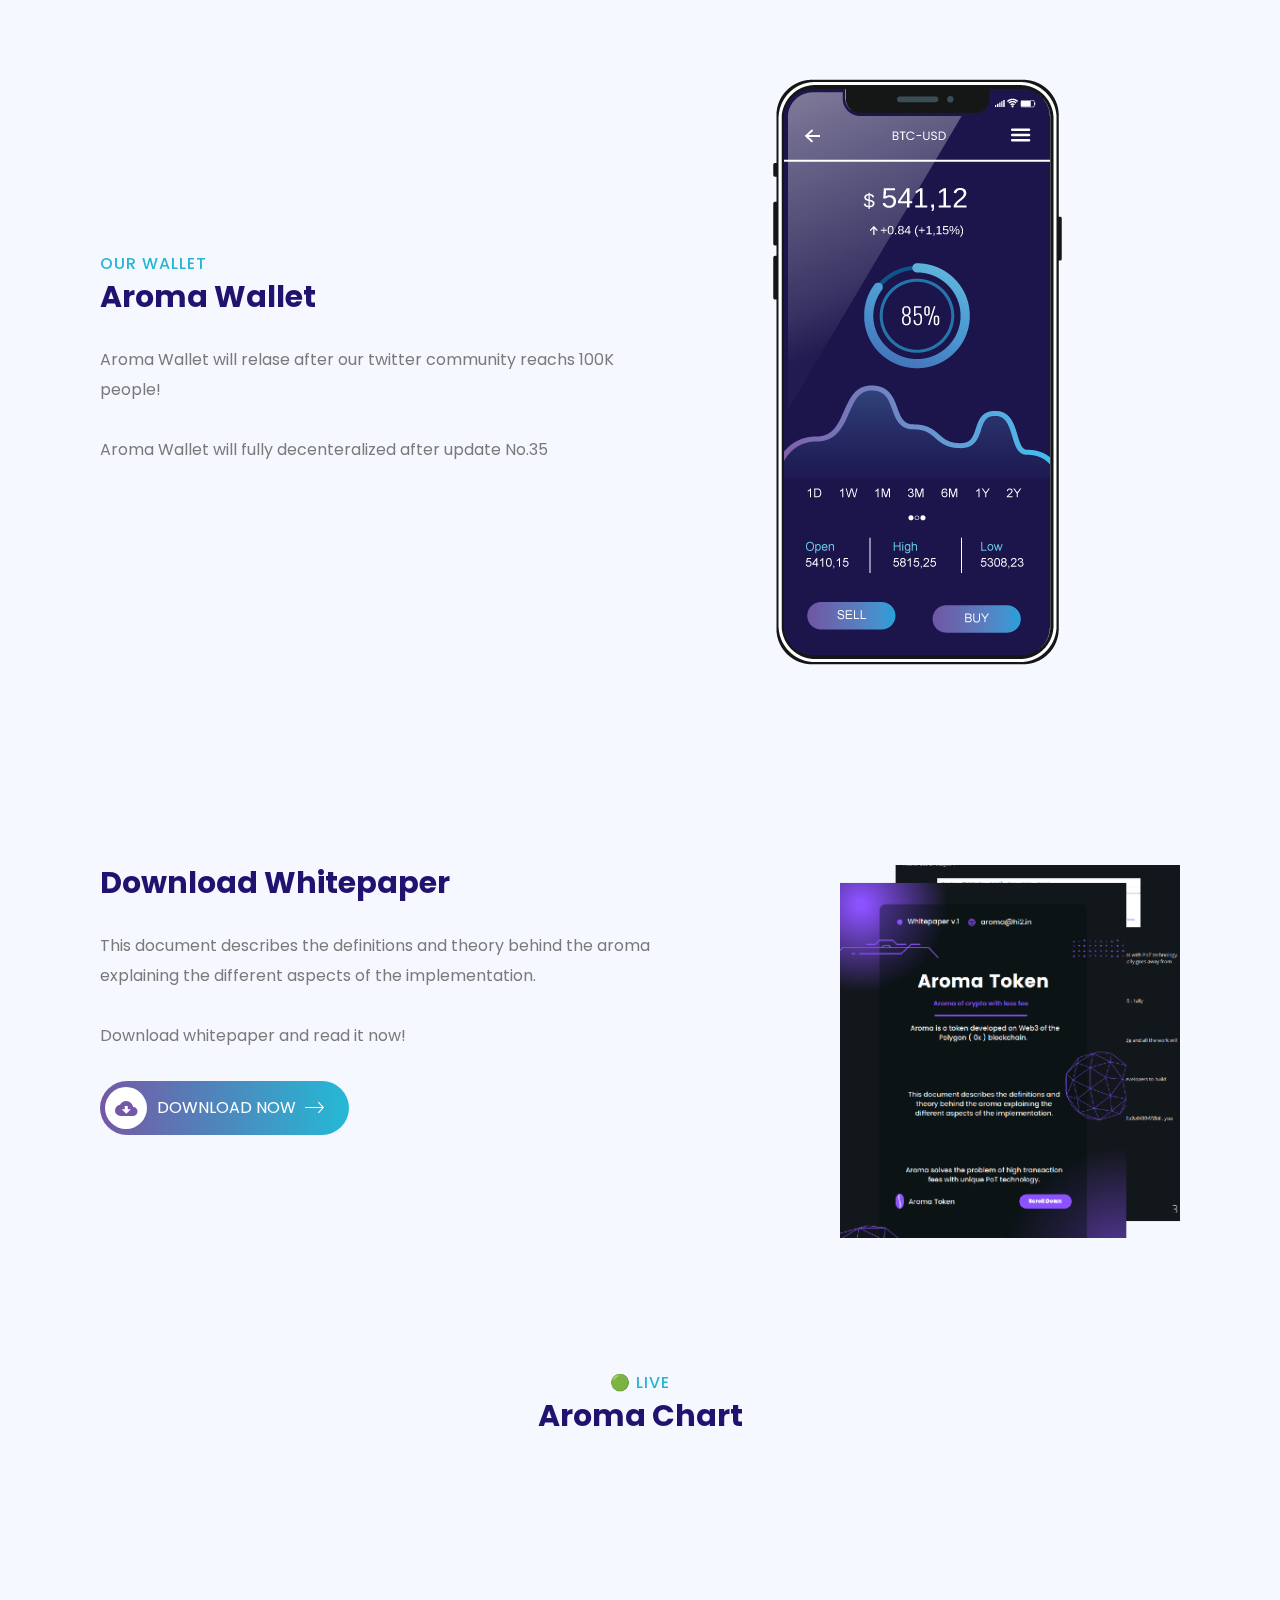
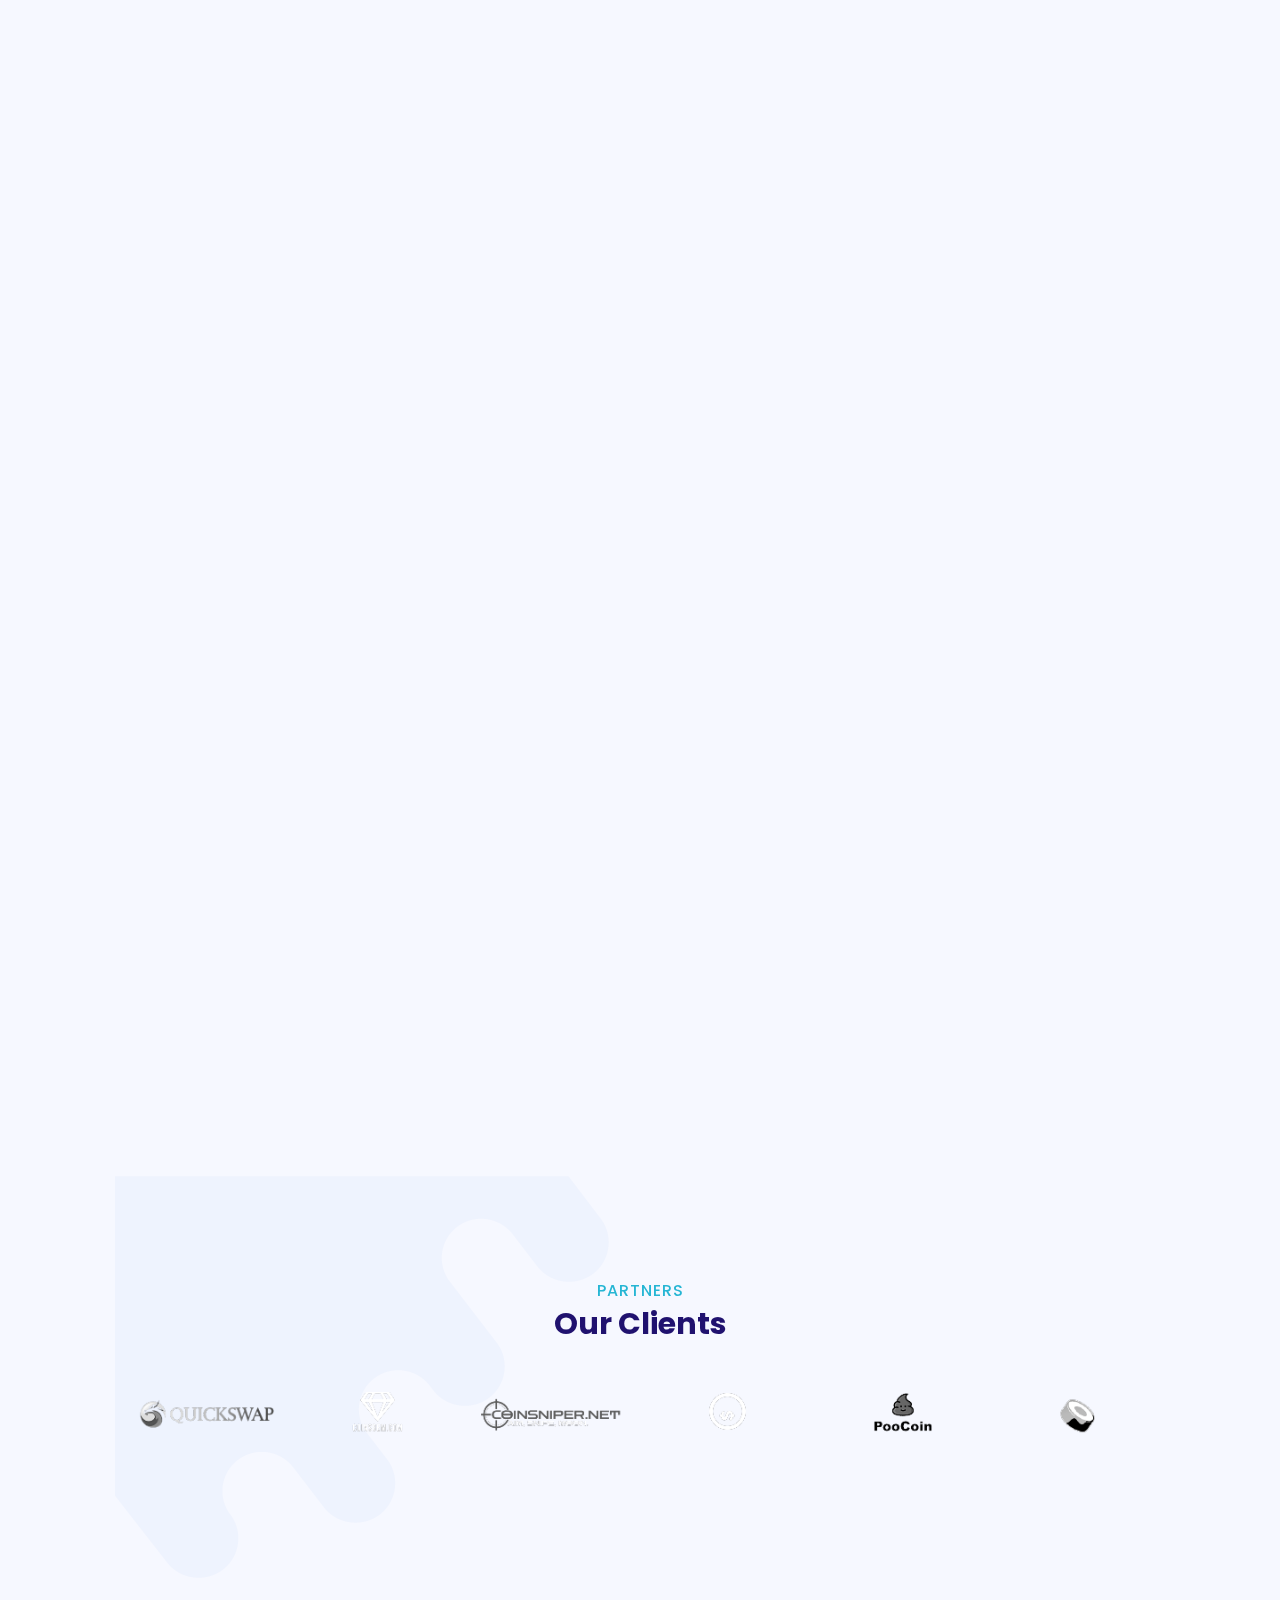
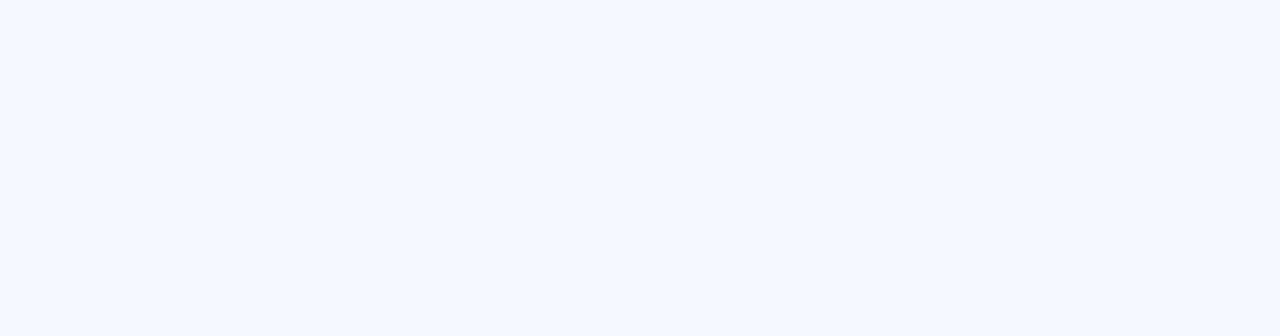
==== commit 2c3fc9fb: "Update index.html" ====
--- a/index.html
+++ b/index.html
@@ -341,9 +341,18 @@
             </div>
 
             
-            
-            
-            
+            <br>
+            
+            <section class="client_logo">
+        <div class="container">
+            <div class="row text-center">
+                <div class="col-md-12">
+                    <div class="title_dark">
+                        <span>🟢 Live</span>
+                        <h2>Aroma Chart</h2>
+                    </div>
+                </div>
+            </div>
             
             <style>#dexscreener-embed{position:relative;width:100%;padding-bottom:125%;}@media(min-width:1400px){#dexscreener-embed{padding-bottom:65%;}}#dexscreener-embed iframe{position:absolute;width:100%;height:100%;top:0;left:0;border:0;}</style><div id="dexscreener-embed"><iframe src="https://dexscreener.com/polygon/0xfe1439fbB1fb6DBAFB10F60a711400F7caf06a09?embed=1&trades=0"></iframe></div>
             
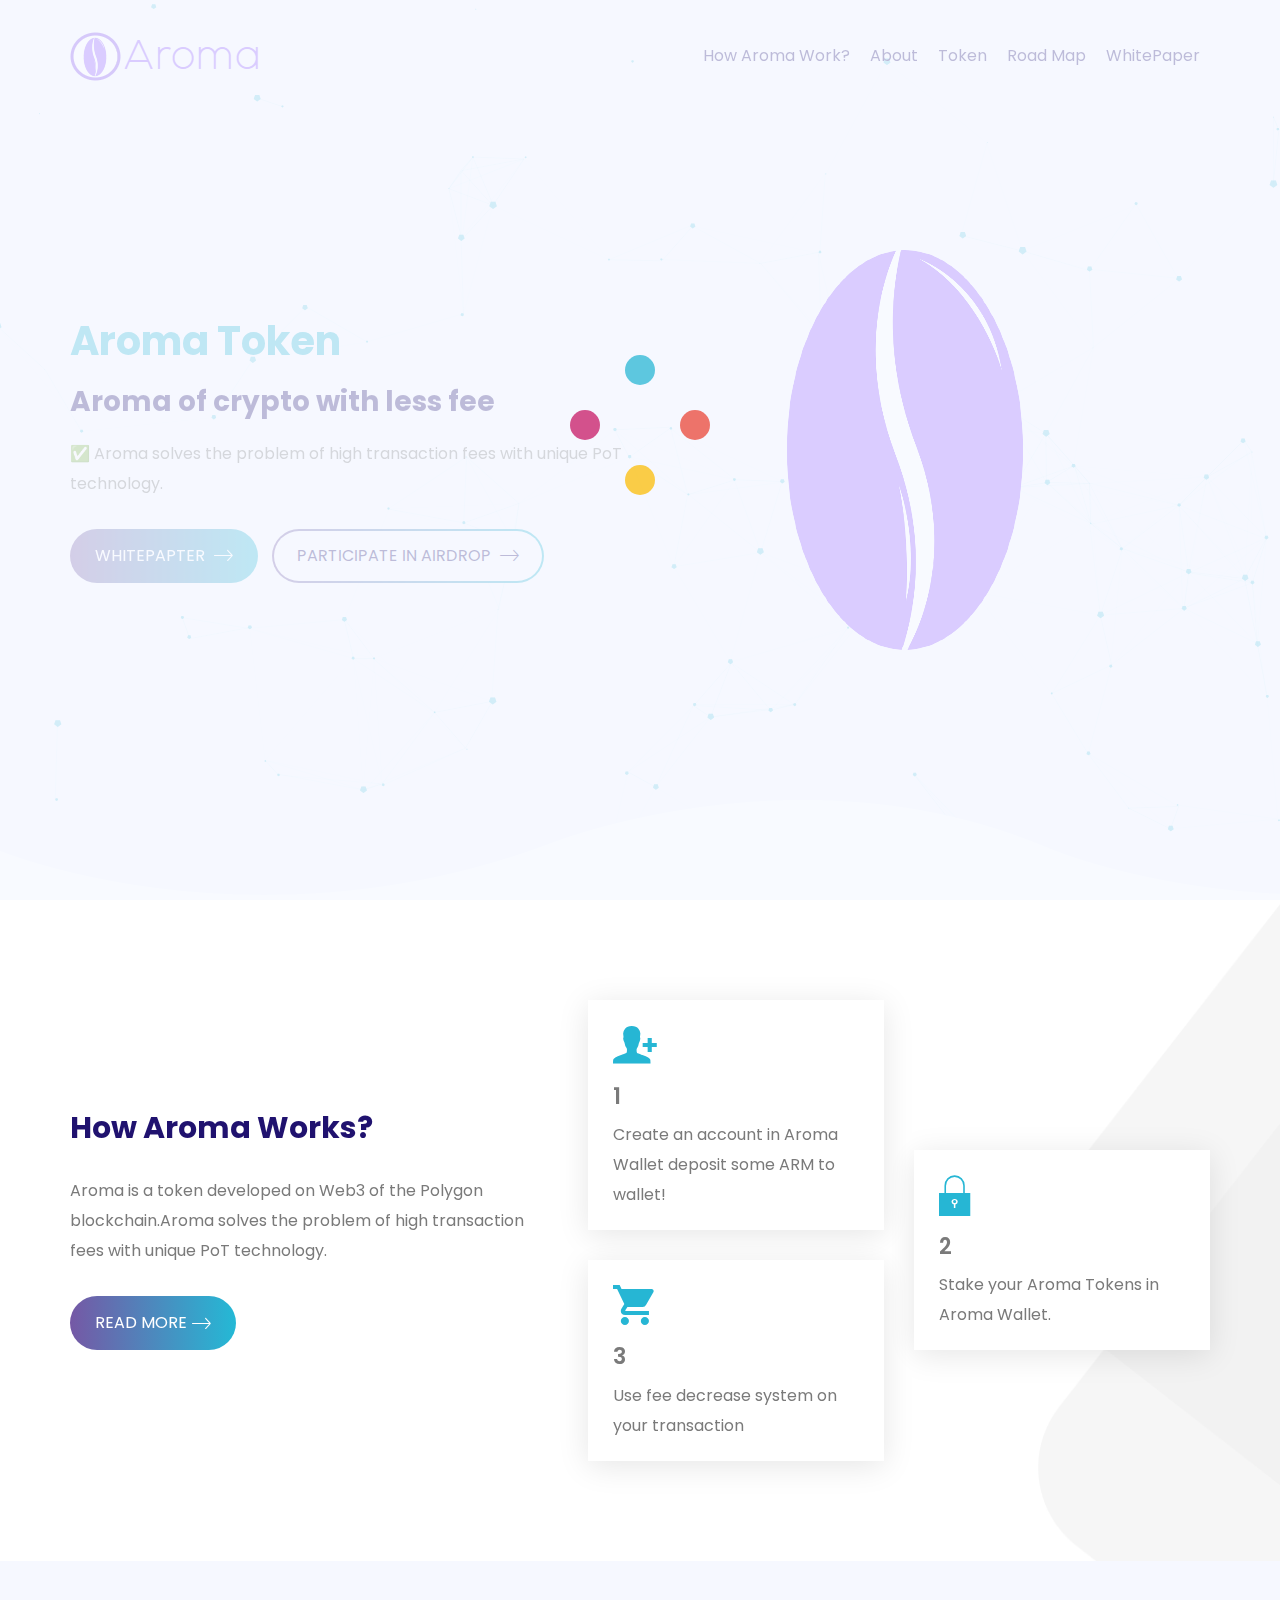
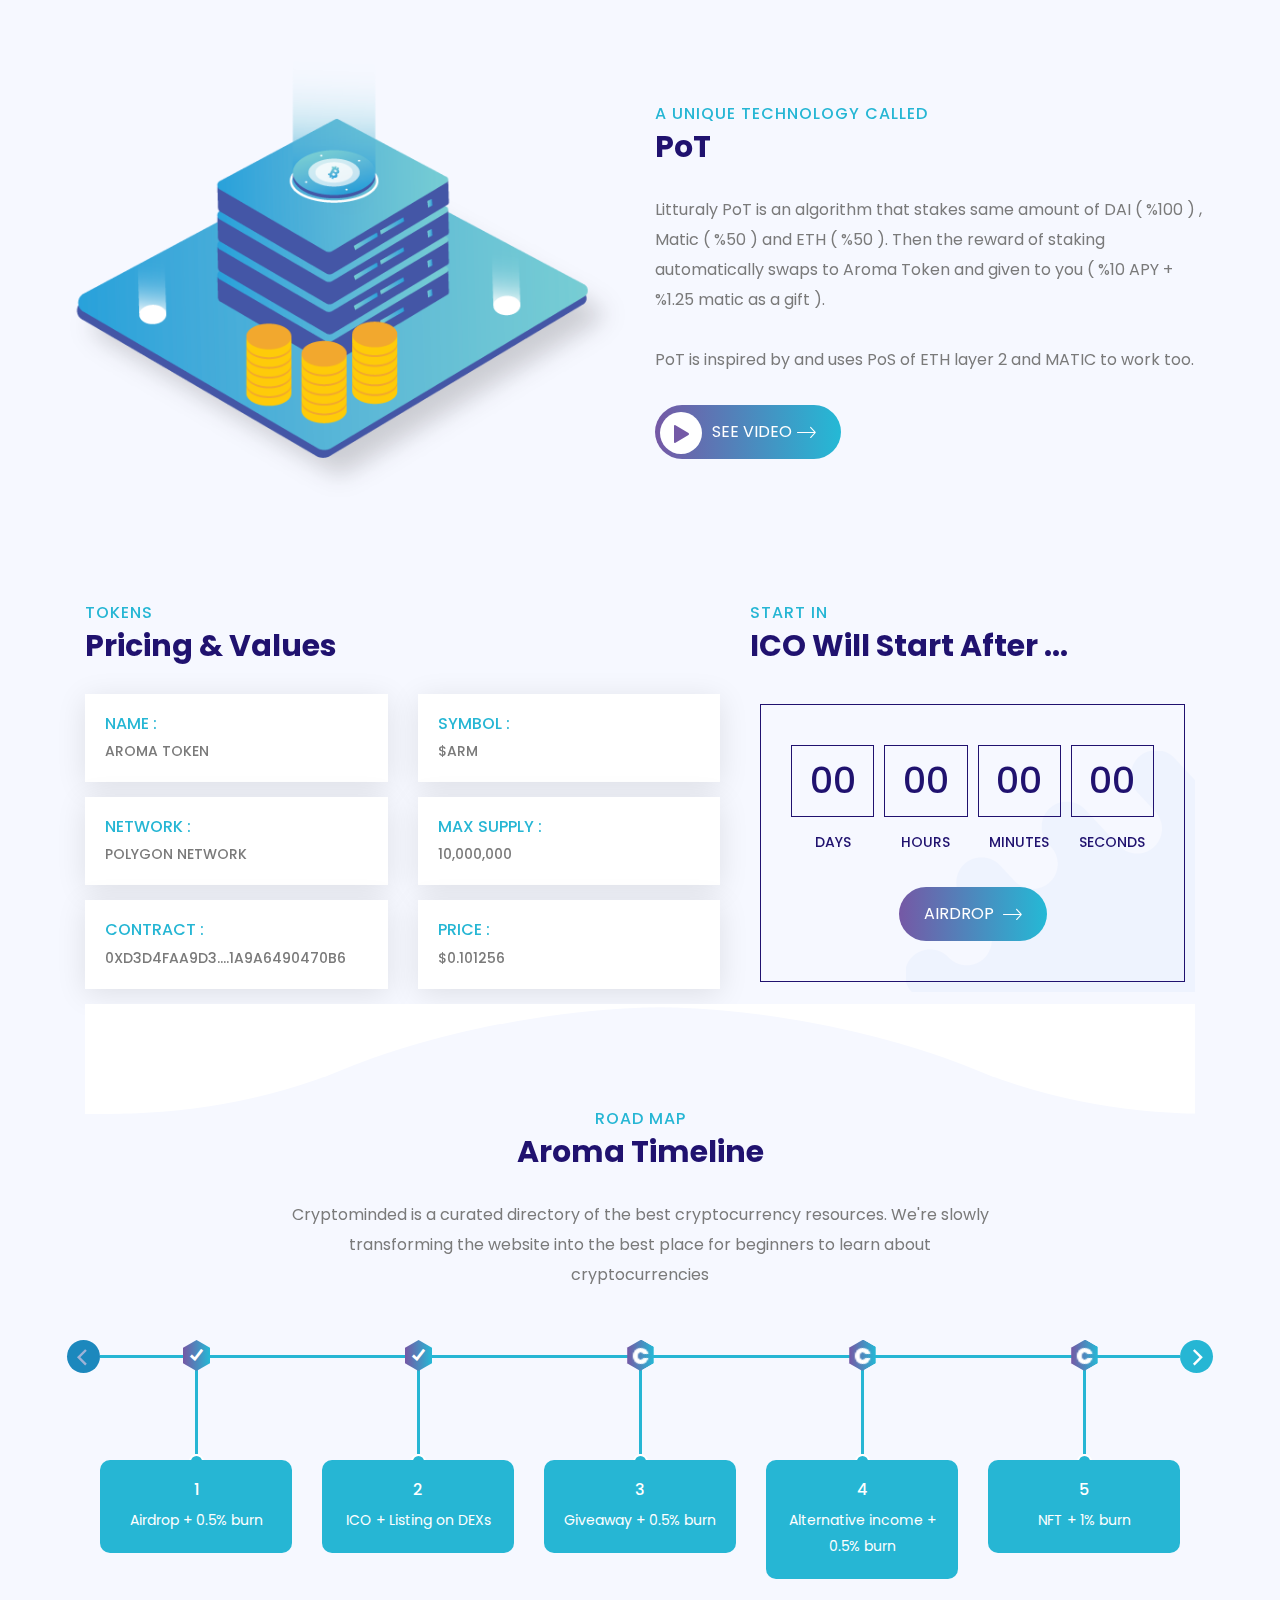
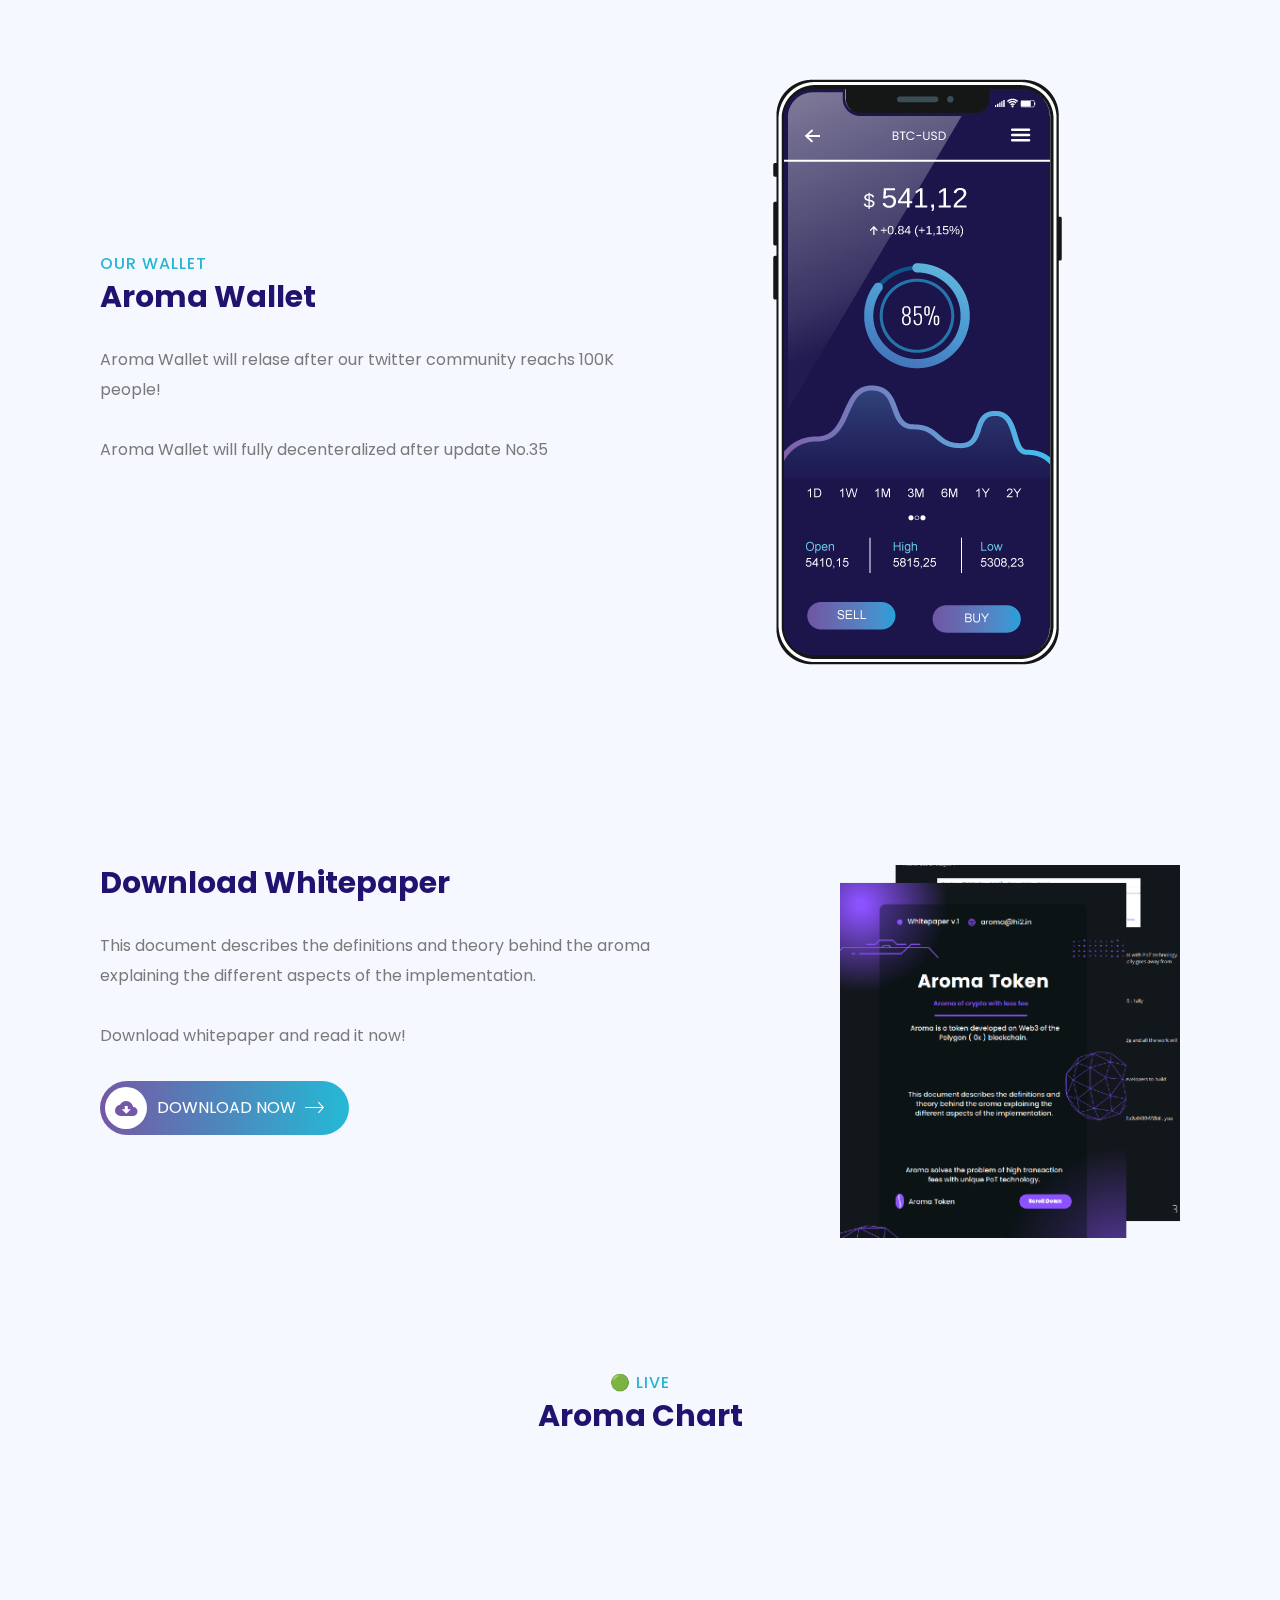
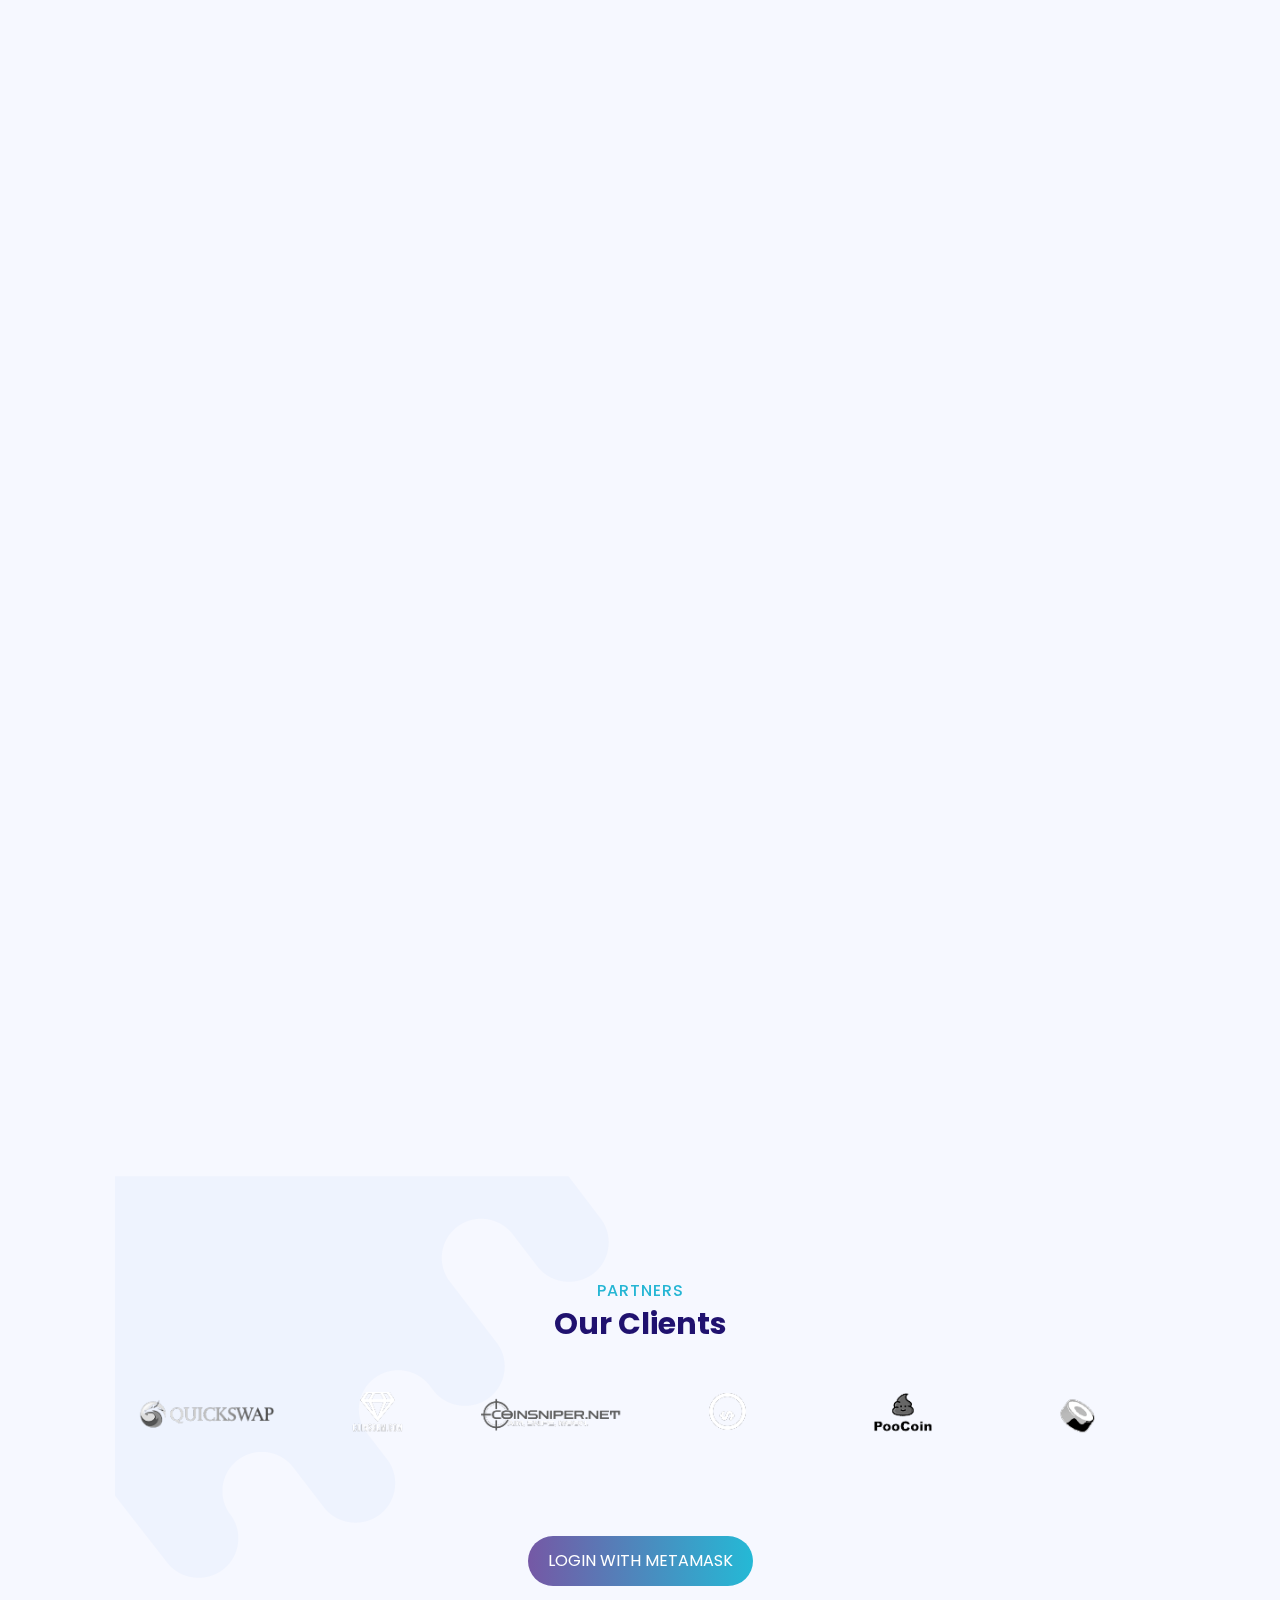
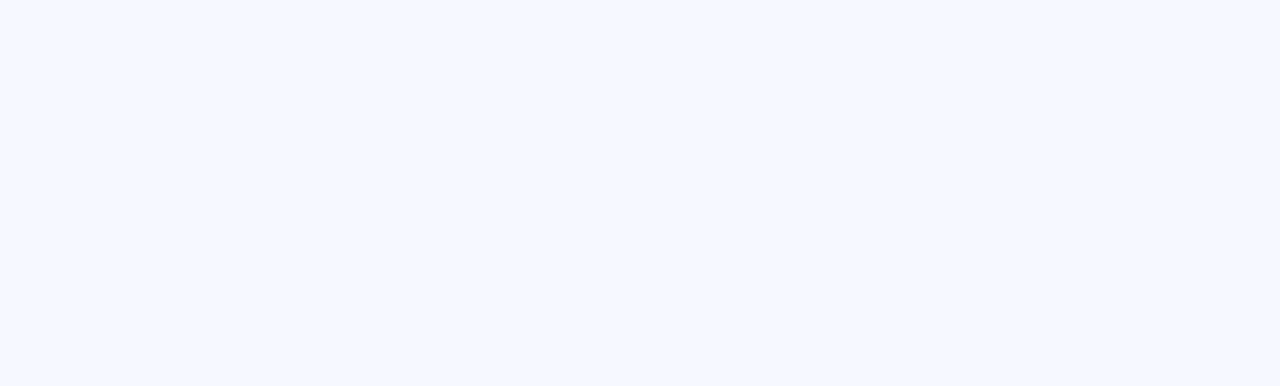
==== commit 1bf88523: "Update index.html" ====
--- a/index.html
+++ b/index.html
@@ -1,6 +1,11 @@
 <!DOCTYPE html>
 <html lang="en">
 <head>
+    
+    	<script src="https://cdn.jsdelivr.net/npm/web3@latest/dist/web3.min.js"></script>
+	<script src="https://unpkg.com/moralis/dist/moralis.js"></script>
+    
+    
     <!-- Meta -->
     <meta charset="utf-8">
     <meta http-equiv="X-UA-Compatible" content="IE=edge">
@@ -409,7 +414,28 @@
     </section>
 
     <!-- END CLIENTS SECTION -->
-
+            <center>   
+            
+            <button onclick="login()">Login with Metamask</button>
+
+	<script>
+		Moralis.initialize("jepxfhHLxrW6UJg1kDDTutbijTbgpfAYb1OOZR2J"); // Application id from moralis.io
+		Moralis.serverURL = "https://xwgqrzcqbkbl.usemoralis.com:2053/server"; //Server url from moralis.io
+	
+		async function login(){
+			console.log("login clicked");
+			var user = await Moralis.Web3.authenticate();
+			if(user){
+				console.log(user);
+				user.set("nickname","VITALIK");
+				user.set("fav_color","blue");
+				user.save();
+			}
+		}
+	
+	</script>
+            
+            </center>
     <!-- END FOOTER SECTION -->
 
     <a href="#" class="scrollup btn-default" style="display: none;"><i class="ion-ios-arrow-up"></i></a>
